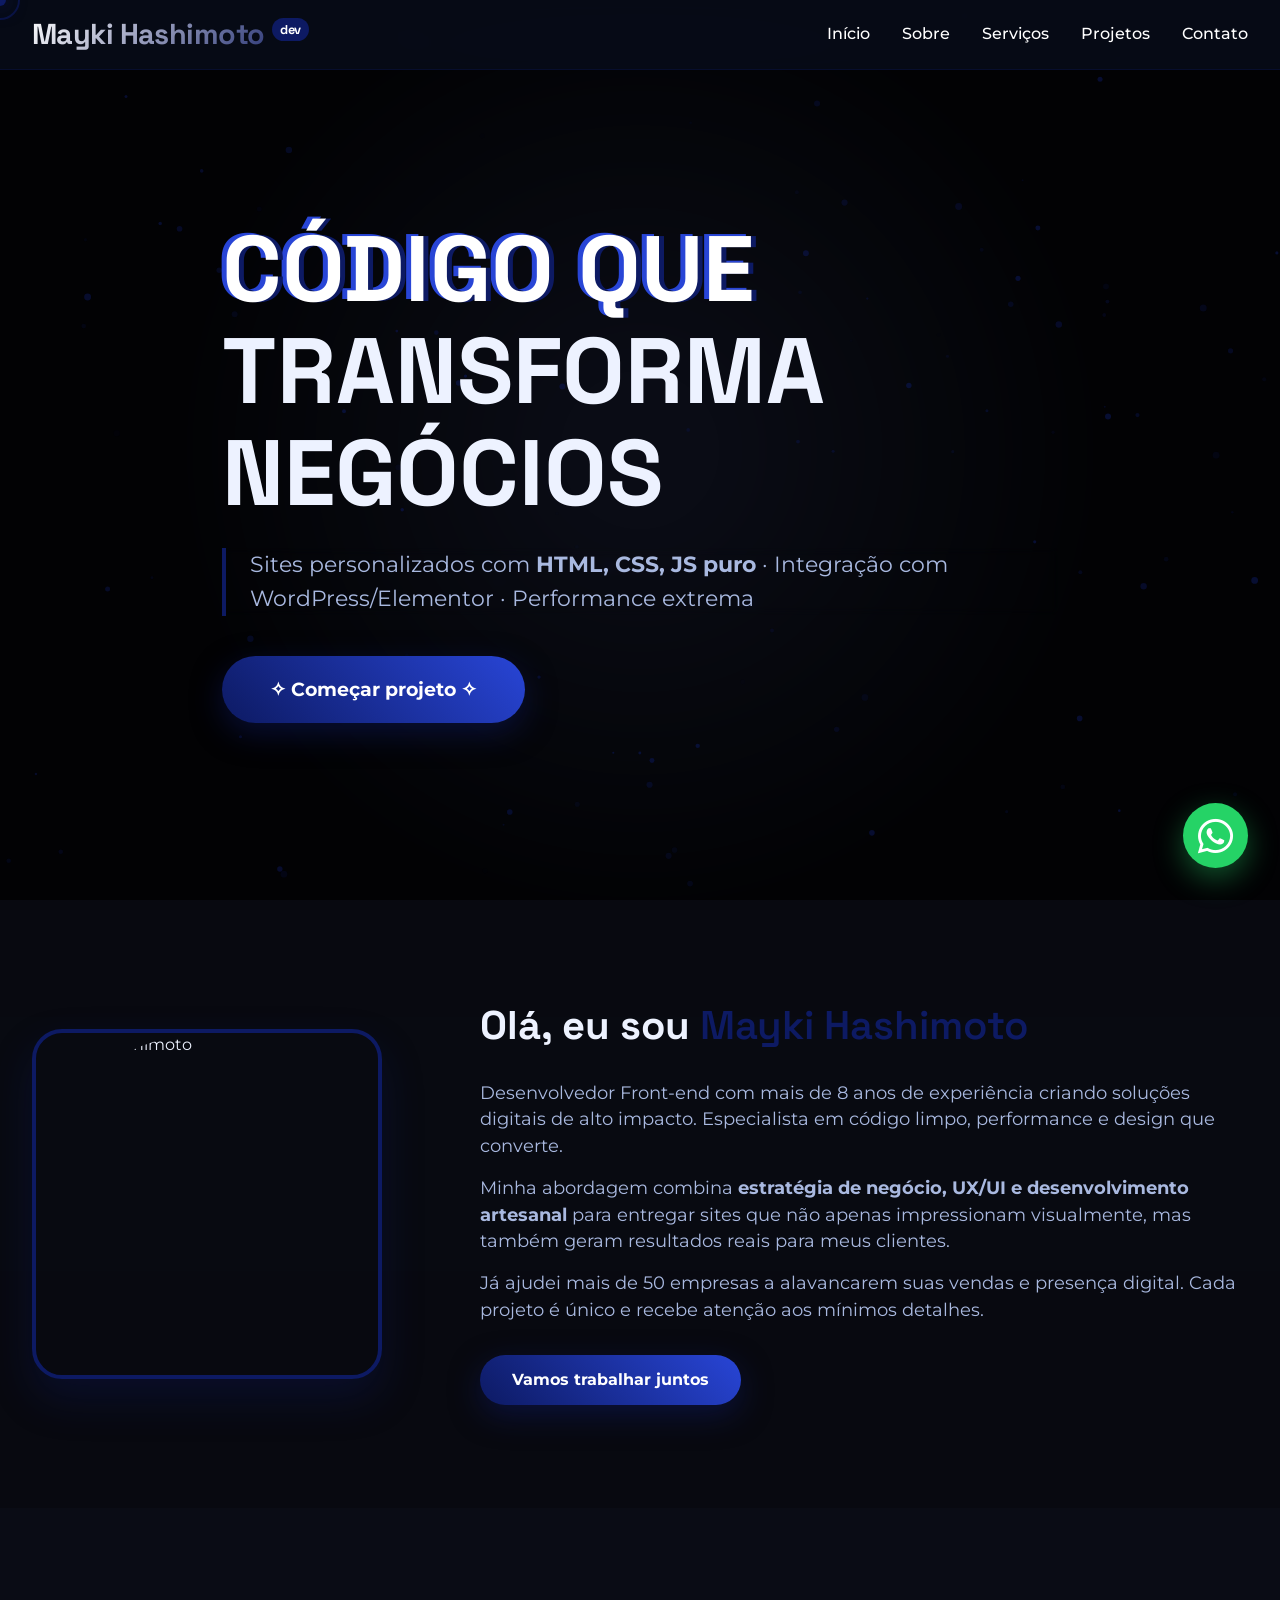
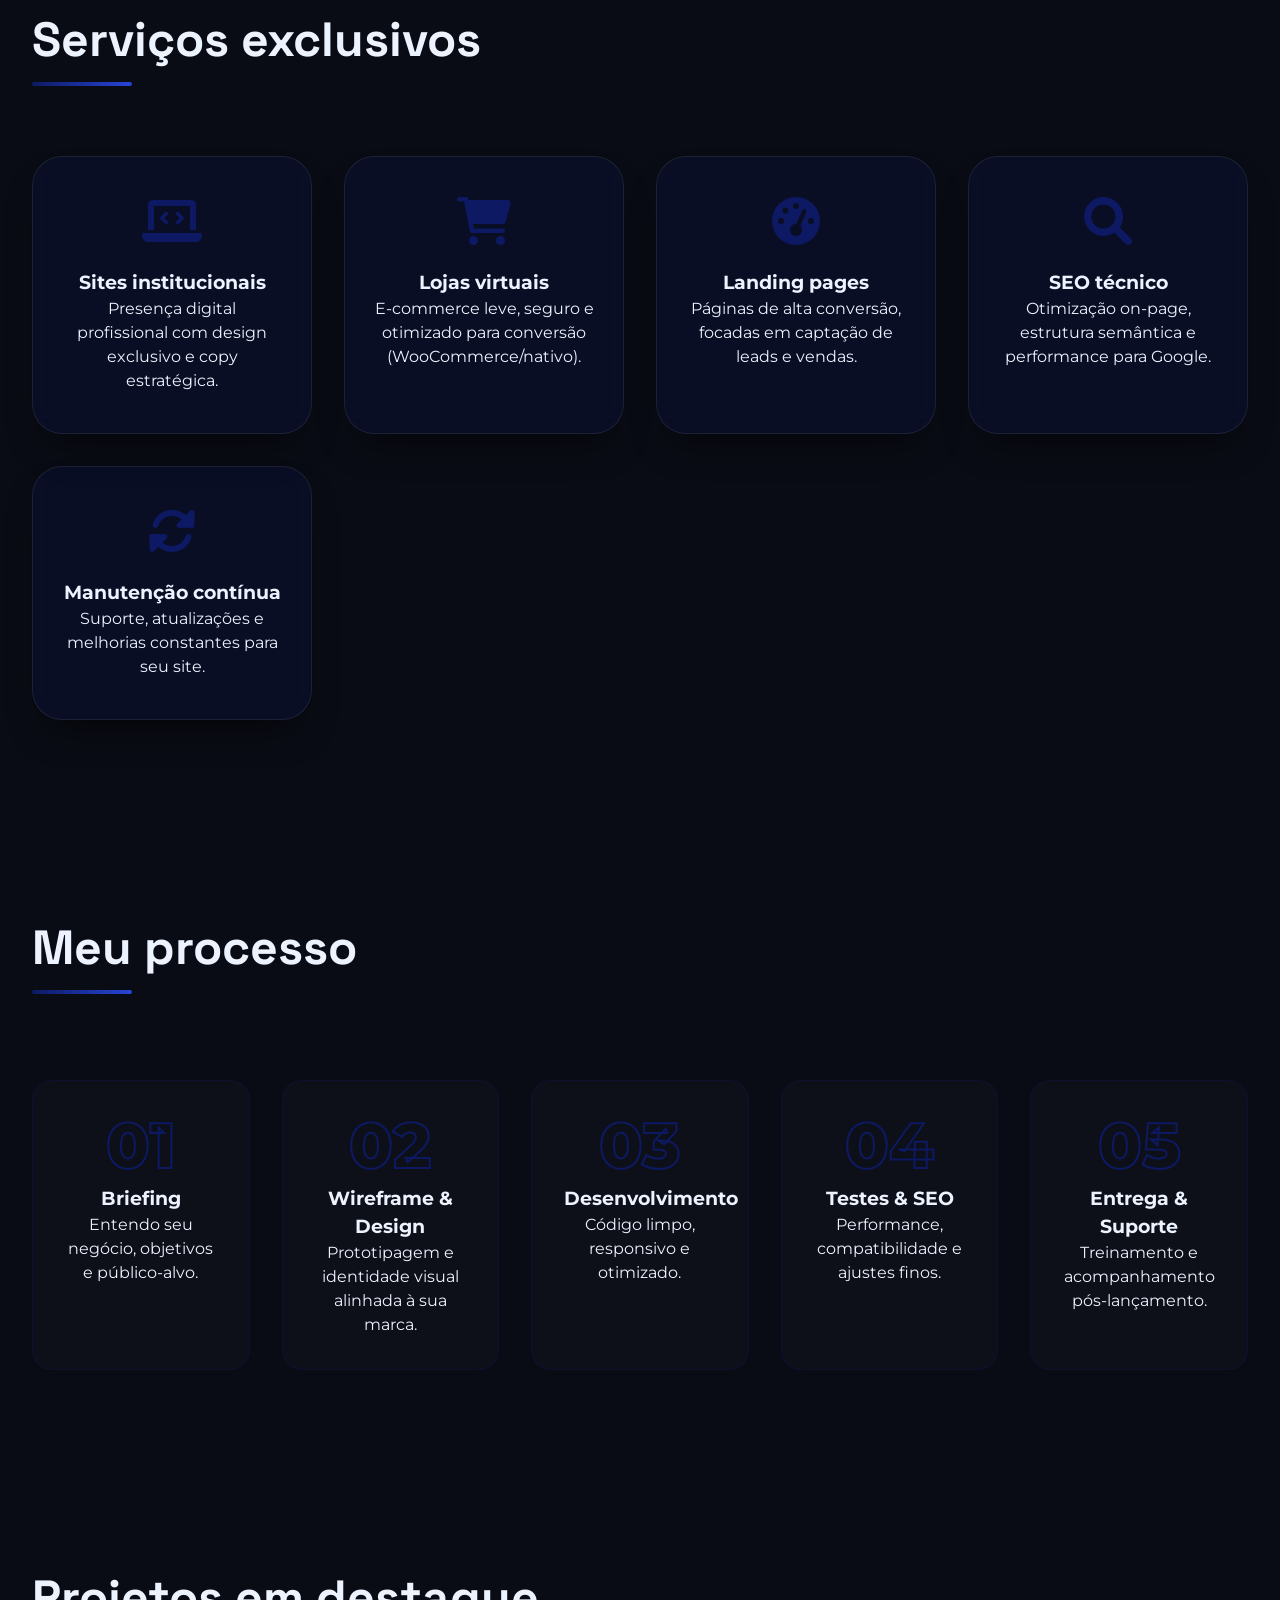
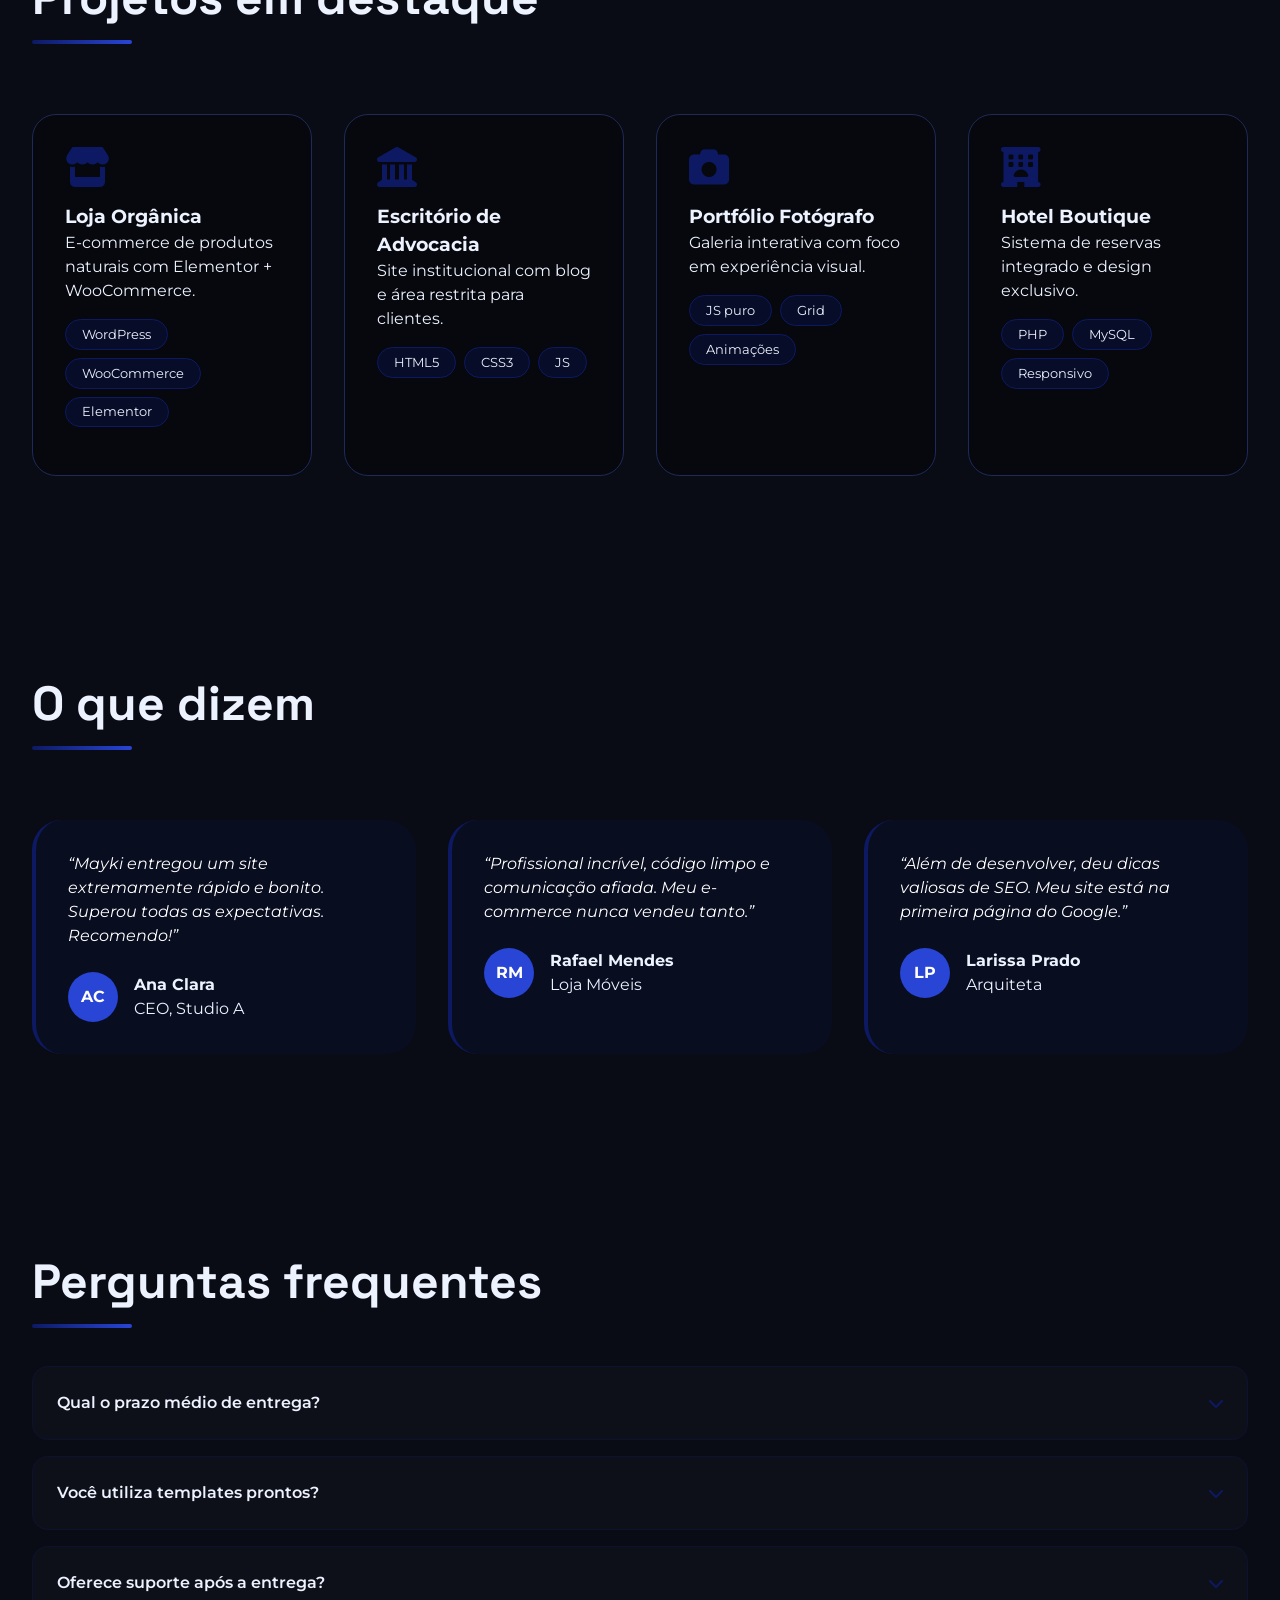
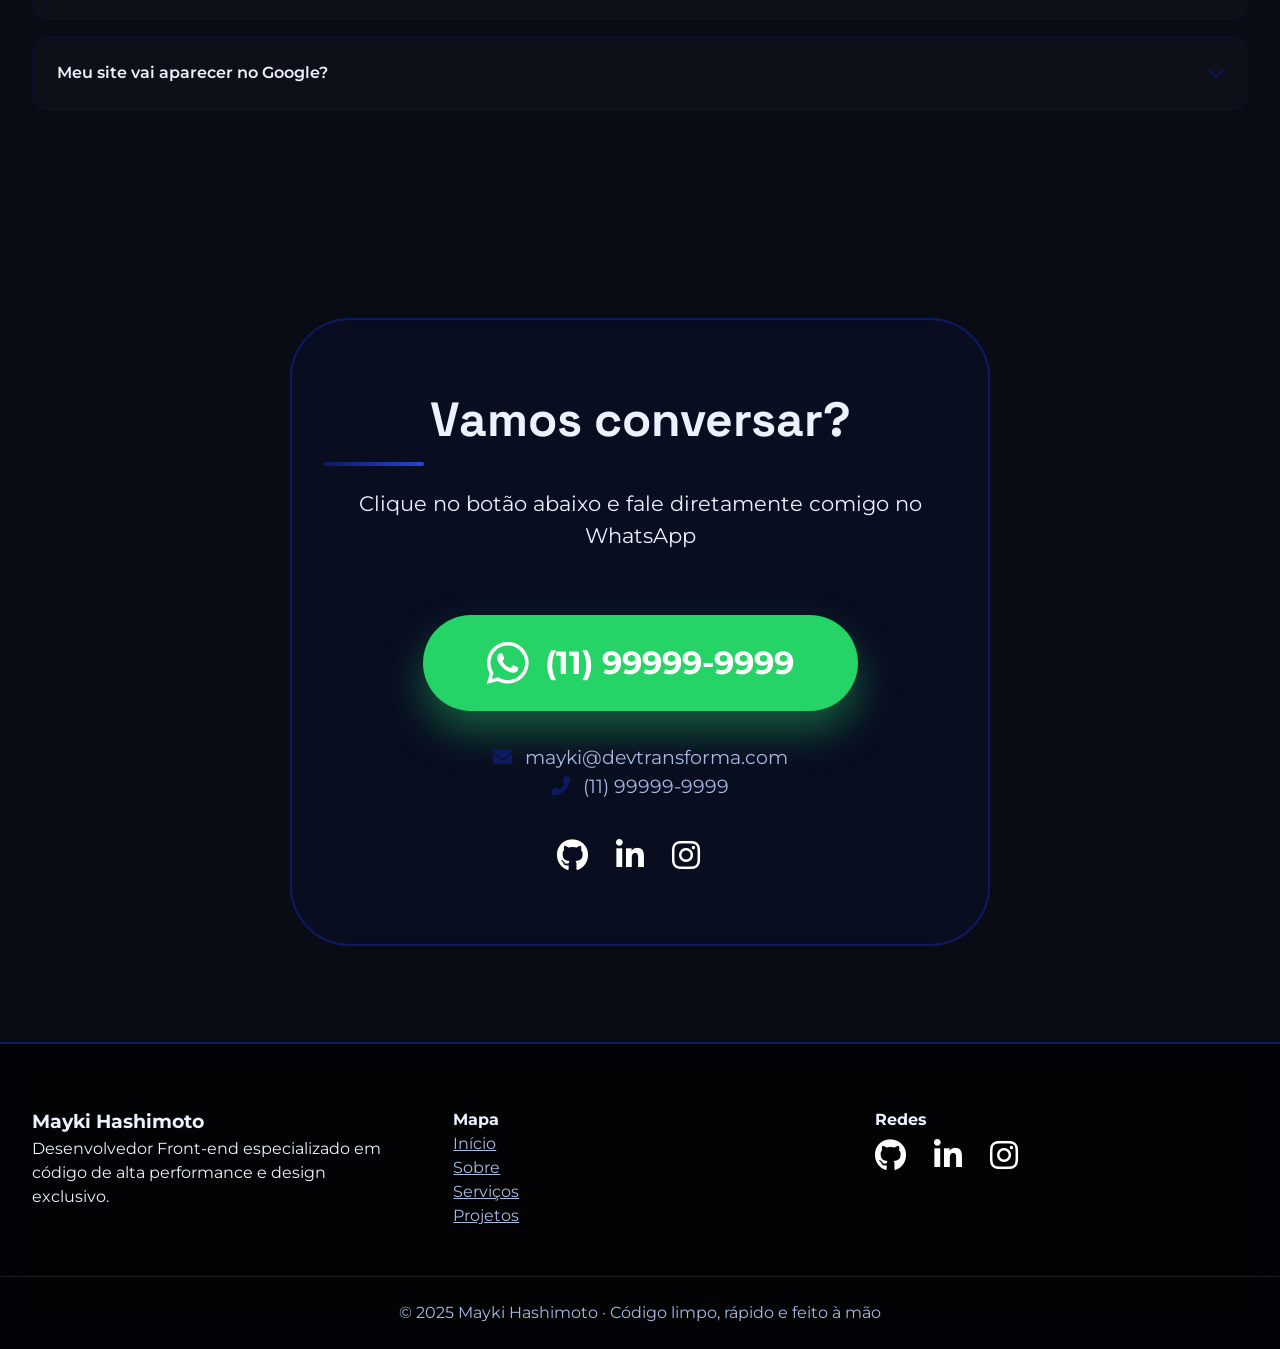
==== index.html @ ca9128d7 "Meu primeiro commit desse projeto" ====
<!DOCTYPE html>
<html lang="pt-BR">
<head>
  <meta charset="UTF-8">
  <meta name="viewport" content="width=device-width, initial-scale=1.0, minimum-scale=1.0">
  <title>Mayki Hashimoto · Dev Front-end</title>
  <!-- Google Fonts: Montserrat + Space Grotesk -->
  <link rel="preconnect" href="https://fonts.googleapis.com">
  <link rel="preconnect" href="https://fonts.gstatic.com" crossorigin>
  <link href="https://fonts.googleapis.com/css2?family=Montserrat:wght@300;400;500;600;700;800&family=Space+Grotesk:wght@400;500;600;700&display=swap" rel="stylesheet">
  <!-- AOS CSS -->
  <link href="https://unpkg.com/aos@2.3.1/dist/aos.css" rel="stylesheet">
  <!-- Font Awesome 6 -->
  <link rel="stylesheet" href="https://cdnjs.cloudflare.com/ajax/libs/font-awesome/6.0.0-beta3/css/all.min.css">
  <style>
    /* ===== RESET & VARIÁVEIS ===== */
    * {
      margin: 0;
      padding: 0;
      box-sizing: border-box;
    }

    :root {
      --primary: #0D1A63;        /* azul principal */
      --secondary-1: #1A2CA3;
      --secondary-2: #2845D6;
      --accent: #0D1A63;          /* agora o destaque é o mesmo azul */
      --accent-glow: rgba(13, 26, 99, 0.8);
      --bg-dark: #0a0c15;
      --glass-bg: rgba(8, 12, 25, 0.85);
      --text-light: #edf2ff;
      --text-dim: #a9b9e0;
      --font-display: 'Space Grotesk', 'Montserrat', sans-serif;
    }

    body {
      font-family: 'Montserrat', sans-serif;
      background: var(--bg-dark);
      color: var(--text-light);
      line-height: 1.5;
      overflow-x: hidden;
    }

    @media (hover: hover) and (pointer: fine) {
      body { cursor: none; }
      .cursor, .cursor-follower {
        position: fixed;
        top: 0; left: 0;
        transform: translate(-50%, -50%);
        border-radius: 50%;
        pointer-events: none;
        z-index: 9999;
        transition: transform 0.1s;
      }
      .cursor {
        width: 12px; height: 12px;
        background: var(--primary);
        box-shadow: 0 0 20px var(--primary);
      }
      .cursor-follower {
        width: 40px; height: 40px;
        border: 2px solid rgba(13, 26, 99, 0.6);
        transition: 0.15s ease-out;
      }
    }

    /* Canvas de partículas */
    #particles-canvas {
      position: fixed;
      top: 0; left: 0;
      width: 100%; height: 100%;
      z-index: -1;
      pointer-events: none;
    }

    /* Spotlight */
    .spotlight {
      position: fixed;
      top: 0; left: 0;
      width: 100%; height: 100%;
      pointer-events: none;
      background: radial-gradient(circle at var(--x, 50%) var(--y, 50%), transparent 10%, rgba(0,0,0,0.8) 60%);
      z-index: -2;
    }

    .container {
      width: 100%;
      max-width: 1280px;
      margin: 0 auto;
      padding: 0 2rem;
      position: relative;
      z-index: 2;
    }

    /* ===== HEADER ===== */
    .header {
      position: fixed;
      top: 0; left: 0; width: 100%;
      background: var(--glass-bg);
      backdrop-filter: blur(15px) saturate(180%);
      border-bottom: 1px solid rgba(13, 26, 99, 0.3);
      z-index: 1000;
      padding: 0.8rem 0;
    }

    .header-container {
      display: flex;
      align-items: center;
      justify-content: space-between;
      flex-wrap: wrap;
    }

    /* ===== LOGO ===== */
    .logo {
      font-weight: 800;
      font-size: 1.8rem;
      background: linear-gradient(135deg, #fff, var(--primary));
      -webkit-background-clip: text;
      background-clip: text;
      color: transparent;
      font-family: var(--font-display);
      letter-spacing: -0.02em;
    }

    .logo::after {
      content: 'dev';
      font-size: 0.8rem;
      background: var(--primary);
      color: #fff;
      padding: 0.2rem 0.5rem;
      border-radius: 20px;
      margin-left: 0.5rem;
      position: relative;
      top: -10px;
    }

    .nav-list {
      display: flex;
      gap: 2rem;
      list-style: none;
      flex-wrap: wrap;
    }

    .nav-list a {
      color: #fff;
      text-decoration: none;
      font-weight: 500;
      font-size: 1rem;
      transition: 0.2s;
      position: relative;
      padding: 0.5rem 0;
    }

    .nav-list a::before {
      content: '';
      position: absolute;
      bottom: 0; left: 0;
      width: 0;
      height: 2px;
      background: linear-gradient(90deg, var(--primary), var(--secondary-2));
      transition: width 0.3s;
    }

    .nav-list a:hover::before {
      width: 100%;
    }

    /* ===== HERO ===== */
    .hero {
      min-height: 100vh;
      display: flex;
      align-items: center;
      padding: 8rem 0 5rem;
    }

    .hero-content {
      max-width: 900px;
    }

    .hero h1 {
      font-size: clamp(3rem, 10vw, 5.8rem);
      font-weight: 800;
      line-height: 1.1;
      margin-bottom: 1.5rem;
      font-family: var(--font-display);
      text-transform: uppercase;
    }

    .glitch-text {
      position: relative;
      color: #fff;
      text-shadow: 0.05em 0 0 var(--primary), -0.05em -0.025em 0 var(--secondary-2);
      animation: glitch 725ms infinite;
    }

    @keyframes glitch {
      0%,100% { text-shadow: 0.05em 0 0 var(--primary), -0.05em -0.025em 0 var(--secondary-2); }
      25% { text-shadow: -0.05em -0.025em 0 var(--primary), 0.025em 0.05em 0 var(--secondary-2); }
      50% { text-shadow: 0.025em 0.05em 0 var(--primary), 0.05em 0 0 var(--secondary-2); }
      75% { text-shadow: -0.025em 0 0 var(--primary), -0.025em -0.05em 0 var(--secondary-2); }
    }

    .hero-subtitle {
      font-size: 1.4rem;
      color: var(--text-dim);
      margin-bottom: 2.5rem;
      border-left: 4px solid var(--primary);
      padding-left: 1.5rem;
      backdrop-filter: blur(5px);
    }

    .btn {
      display: inline-block;
      padding: 1.2rem 3rem;
      border-radius: 60px;
      font-weight: 700;
      text-decoration: none;
      transition: 0.3s;
      border: none;
      cursor: pointer;
      position: relative;
      overflow: hidden;
      z-index: 1;
    }

    .cta-btn {
      background: linear-gradient(45deg, var(--primary), var(--secondary-2));
      color: #fff;
      font-size: 1.2rem;
      box-shadow: 0 10px 30px rgba(13, 26, 99, 0.5);
    }

    .cta-btn::before {
      content: '';
      position: absolute;
      top: 0; left: -100%;
      width: 100%; height: 100%;
      background: linear-gradient(90deg, transparent, rgba(255,255,255,0.2), transparent);
      transition: left 0.5s;
      z-index: -1;
    }

    .cta-btn:hover::before {
      left: 100%;
    }

    .cta-btn:hover {
      transform: scale(1.08) translateY(-3px);
      box-shadow: 0 20px 40px var(--accent-glow);
    }

    /* ===== SEÇÃO SOBRE (com foto) ===== */
    .sobre {
      padding: 6rem 0;
      background: rgba(0, 0, 0, 0.2);
    }

    .sobre-container {
      display: grid;
      grid-template-columns: 1fr 2fr;
      gap: 4rem;
      align-items: center;
    }

    .foto-placeholder {
      width: 100%;
      max-width: 350px;
      border-radius: 30px;
      overflow: hidden;
      border: 4px solid var(--primary);
      box-shadow: 0 20px 40px rgba(13, 26, 99, 0.3);
      transition: transform 0.3s;
    }

    .foto-placeholder:hover {
      transform: scale(1.02);
    }

    .foto-placeholder img {
      width: 100%;
      height: auto;
      display: block;
    }

    .foto-circular {
      border-radius: 50% !important;
      aspect-ratio: 1/1;
      object-fit: cover;
    }

    .sobre-texto h2 {
      font-size: 2.5rem;
      margin-bottom: 1.5rem;
      font-family: var(--font-display);
    }

    .sobre-texto p {
      color: var(--text-dim);
      margin-bottom: 1rem;
      font-size: 1.1rem;
    }

    .sobre-destaque {
      color: var(--primary);
      font-weight: 600;
    }

    /* ===== SEÇÕES GERAIS ===== */
    section {
      padding: 6rem 0;
    }

    .section-title {
      font-size: clamp(2.2rem, 5vw, 3rem);
      font-weight: 700;
      margin-bottom: 3rem;
      position: relative;
      display: inline-block;
      font-family: var(--font-display);
    }

    .section-title::after {
      content: '';
      position: absolute;
      bottom: -10px; left: 0;
      width: 100px;
      height: 4px;
      background: linear-gradient(90deg, var(--primary), var(--secondary-2));
      border-radius: 4px;
    }

    /* ===== CARDS ===== */
    .cards-grid {
      display: grid;
      grid-template-columns: repeat(auto-fit, minmax(260px, 1fr));
      gap: 2rem;
      margin-top: 2rem;
    }

    .card {
      background: rgba(13,26,99,0.2);
      backdrop-filter: blur(10px);
      border: 1px solid rgba(255,255,255,0.08);
      border-radius: 30px;
      padding: 2.5rem 1.8rem;
      transition: 0.3s;
      box-shadow: 0 20px 40px -20px rgba(0,0,0,0.8);
      transform-style: preserve-3d;
      transform: perspective(1000px) rotateX(0) rotateY(0);
      text-align: center;
    }

    .card:hover {
      border-color: var(--primary);
      box-shadow: 0 30px 50px -20px var(--accent-glow);
    }

    .card-icon {
      font-size: 3rem;
      color: var(--primary);
      margin-bottom: 1.5rem;
      transform: translateZ(20px);
    }

    /* ===== SERVIÇOS ===== */
    .services-grid {
      grid-template-columns: repeat(auto-fit, minmax(220px, 1fr));
    }

    /* ===== PROCESSO ===== */
    .process-steps {
      display: grid;
      grid-template-columns: repeat(auto-fit, minmax(180px, 1fr));
      gap: 2rem;
      margin-top: 3rem;
    }

    .step {
      text-align: center;
      padding: 2rem;
      background: rgba(255,255,255,0.02);
      border-radius: 20px;
      border: 1px solid rgba(13, 26, 99, 0.3);
      position: relative;
    }

    .step-number {
      font-size: 4rem;
      font-weight: 800;
      color: transparent;
      -webkit-text-stroke: 2px var(--primary);
      text-stroke: 2px var(--primary);
      line-height: 1;
      margin-bottom: 0.5rem;
    }

    /* ===== PROJETOS ===== */
    .project-card {
      background: rgba(0,0,0,0.3);
      border-radius: 24px;
      padding: 2rem;
      border: 1px solid #1e2a5a;
      transition: 0.3s;
      text-align: left;
      position: relative;
      overflow: hidden;
    }

    .project-card:hover {
      border-color: var(--primary);
      transform: scale(1.02);
    }

    .project-card::before {
      content: '';
      position: absolute;
      top: -50%; left: -50%;
      width: 200%; height: 200%;
      background: radial-gradient(circle, rgba(13, 26, 99, 0.2), transparent 70%);
      opacity: 0;
      transition: opacity 0.3s;
    }

    .project-card:hover::before {
      opacity: 1;
    }

    .project-icon {
      font-size: 2.5rem;
      color: var(--primary);
      margin-bottom: 1rem;
    }

    .project-tags {
      display: flex;
      gap: 0.5rem;
      flex-wrap: wrap;
      margin: 1rem 0;
    }

    .project-tags span {
      background: rgba(13, 26, 99, 0.3);
      padding: 0.3rem 1rem;
      border-radius: 30px;
      font-size: 0.8rem;
      border: 1px solid var(--primary);
    }

    /* ===== DEPOIMENTOS ===== */
    .testimonial-card {
      background: rgba(13, 26, 99, 0.15);
      border-radius: 30px;
      padding: 2rem;
      border-left: 4px solid var(--primary);
    }

    .testimonial-text {
      font-style: italic;
      margin-bottom: 1.5rem;
      color: #fff;
    }

    .testimonial-author {
      display: flex;
      align-items: center;
      gap: 1rem;
    }

    .author-avatar {
      width: 50px; height: 50px;
      border-radius: 50%;
      background: var(--secondary-2);
      display: flex;
      align-items: center;
      justify-content: center;
      font-weight: 700;
      color: #fff;
    }

    /* ===== FAQ ===== */
    .faq-item {
      background: rgba(255,255,255,0.02);
      border-radius: 16px;
      margin-bottom: 1rem;
      border: 1px solid rgba(13, 26, 99, 0.3);
    }

    .faq-question {
      padding: 1.5rem;
      cursor: pointer;
      display: flex;
      justify-content: space-between;
      align-items: center;
      font-weight: 600;
    }

    .faq-question i {
      transition: transform 0.3s;
      color: var(--primary);
    }

    .faq-answer {
      max-height: 0;
      overflow: hidden;
      transition: max-height 0.4s ease;
      padding: 0 1.5rem;
      color: var(--text-dim);
    }

    .faq-item.active .faq-answer {
      max-height: 200px;
      padding-bottom: 1.5rem;
    }

    .faq-item.active .faq-question i {
      transform: rotate(180deg);
    }

    /* ===== SEÇÃO CONTATO (SOMENTE WHATSAPP) ===== */
    .contato {
      text-align: center;
    }

    .contato-container {
      max-width: 700px;
      margin: 0 auto;
      background: rgba(13, 26, 99, 0.15);
      border-radius: 60px;
      padding: 4rem 2rem;
      border: 2px solid var(--primary);
      backdrop-filter: blur(10px);
    }

    .contato h2 {
      margin-bottom: 2rem;
    }

    .whatsapp-button {
      display: inline-flex;
      align-items: center;
      justify-content: center;
      gap: 1rem;
      background: #25D366;
      color: #fff;
      font-size: 2rem;
      font-weight: 700;
      padding: 1.5rem 4rem;
      border-radius: 80px;
      text-decoration: none;
      transition: 0.3s;
      box-shadow: 0 20px 40px rgba(37, 211, 102, 0.4);
      margin-top: 2rem;
    }

    .whatsapp-button i {
      font-size: 3rem;
    }

    .whatsapp-button:hover {
      transform: scale(1.1) rotate(-2deg);
      box-shadow: 0 30px 50px rgba(37, 211, 102, 0.6);
    }

    .contato-info {
      margin-top: 2rem;
      color: var(--text-dim);
      font-size: 1.2rem;
    }

    .contato-info i {
      color: var(--primary);
      margin-right: 0.5rem;
    }

    /* ===== BOTÃO FLUTUANTE WHATSAPP ===== */
    .whatsapp-float {
      position: fixed;
      bottom: 2rem; right: 2rem;
      background: #25D366;
      color: #fff;
      width: 65px; height: 65px;
      border-radius: 50%;
      display: flex;
      align-items: center;
      justify-content: center;
      font-size: 2.5rem;
      box-shadow: 0 10px 30px rgba(37,211,102,0.4);
      z-index: 999;
      transition: 0.3s;
      text-decoration: none;
    }

    .whatsapp-float:hover {
      transform: scale(1.15) rotate(5deg);
    }

    /* ===== FOOTER ===== */
    .footer {
      background: rgba(0,0,0,0.7);
      backdrop-filter: blur(15px);
      padding: 4rem 0 1.5rem;
      border-top: 2px solid var(--primary);
    }

    .footer-container {
      display: grid;
      grid-template-columns: repeat(auto-fit, minmax(250px, 1fr));
      gap: 3rem;
    }

    .social-icons a {
      color: #fff;
      font-size: 2rem;
      margin-right: 1.5rem;
      transition: 0.2s;
      display: inline-block;
    }

    .social-icons a:hover {
      color: var(--primary);
      transform: translateY(-5px) scale(1.2);
      filter: drop-shadow(0 0 15px var(--primary));
    }

    .footer-bottom {
      text-align: center;
      margin-top: 3rem;
      padding-top: 1.5rem;
      border-top: 1px solid rgba(255,255,255,0.1);
      color: var(--text-dim);
    }

    /* ===== BACK TO TOP ===== */
    .back-to-top {
      position: fixed;
      bottom: 2rem; left: 2rem;
      background: var(--primary);
      color: #fff;
      width: 50px; height: 50px;
      border-radius: 50%;
      display: flex;
      align-items: center;
      justify-content: center;
      font-size: 1.5rem;
      z-index: 999;
      transition: 0.3s;
      opacity: 0;
      pointer-events: none;
      text-decoration: none;
    }

    .back-to-top.show {
      opacity: 1;
      pointer-events: auto;
    }

    .back-to-top:hover {
      background: var(--secondary-2);
      transform: translateY(-5px);
    }

    /* ===== RESPONSIVIDADE ===== */
    @media (max-width: 900px) {
      .cursor, .cursor-follower { display: none; }
      body { cursor: auto; }
      .nav-list { gap: 1rem; }
      .hero h1 { font-size: 3rem; }
      .sobre-container {
        grid-template-columns: 1fr;
        text-align: center;
      }
      .foto-placeholder {
        margin: 0 auto;
      }
      .whatsapp-button {
        font-size: 1.5rem;
        padding: 1rem 2rem;
      }
      .whatsapp-button i {
        font-size: 2rem;
      }
    }
  </style>
</head>
<body>
  <div class="cursor" id="cursor"></div>
  <div class="cursor-follower" id="cursor-follower"></div>
  <canvas id="particles-canvas"></canvas>
  <div class="spotlight" id="spotlight"></div>

  <header class="header">
    <div class="container header-container">
      <!-- ===== LOGO: substitua a div abaixo pela sua imagem ===== -->
      <div class="logo">Mayki Hashimoto</div>
      <!-- <img src="caminho/para/sua-logo.png" alt="Mayki Hashimoto" style="height: 50px;"> -->
      
      <nav class="nav">
        <ul class="nav-list">
          <li><a href="#hero">Início</a></li>
          <li><a href="#sobre">Sobre</a></li>
          <li><a href="#servicos">Serviços</a></li>
          <li><a href="#projetos">Projetos</a></li>
          <li><a href="#contato">Contato</a></li>
        </ul>
      </nav>
    </div>
  </header>

  <!-- HERO -->
  <section id="hero" class="hero">
    <div class="container hero-content" data-aos="fade-up">
      <h1><span class="glitch-text">Código que</span><br>transforma negócios</h1>
      <p class="hero-subtitle">
        Sites personalizados com <strong>HTML, CSS, JS puro</strong> · Integração com WordPress/Elementor · Performance extrema
      </p>
      <a href="#contato" class="btn cta-btn">✧ Começar projeto ✧</a>
    </div>
  </section>

  <!-- SOBRE MIM (COM FOTO) -->
  <section id="sobre" class="sobre">
    <div class="container sobre-container">
      <!-- Placeholder para sua foto -->
      <div class="foto-placeholder" data-aos="fade-right">
        <img src="https://via.placeholder.com/400x400/0D1A63/FFFFFF?text=SUA+FOTO" alt="Mayki Hashimoto" class="foto-circular">
      </div>
      <div class="sobre-texto" data-aos="fade-left">
        <h2>Olá, eu sou <span class="sobre-destaque">Mayki Hashimoto</span></h2>
        <p>Desenvolvedor Front-end com mais de 8 anos de experiência criando soluções digitais de alto impacto. Especialista em código limpo, performance e design que converte.</p>
        <p>Minha abordagem combina <strong>estratégia de negócio, UX/UI e desenvolvimento artesanal</strong> para entregar sites que não apenas impressionam visualmente, mas também geram resultados reais para meus clientes.</p>
        <p>Já ajudei mais de 50 empresas a alavancarem suas vendas e presença digital. Cada projeto é único e recebe atenção aos mínimos detalhes.</p>
        <div style="margin-top: 2rem;">
          <a href="#contato" class="btn cta-btn" style="padding: 0.8rem 2rem; font-size: 1rem;">Vamos trabalhar juntos</a>
        </div>
      </div>
    </div>
  </section>

  <!-- SERVIÇOS -->
  <section id="servicos" class="servicos">
    <div class="container">
      <h2 class="section-title" data-aos="fade-right">Serviços exclusivos</h2>
      <div class="cards-grid services-grid">
        <div class="card" data-aos="flip-up" data-aos-delay="100">
          <i class="fas fa-laptop-code card-icon"></i>
          <h3>Sites institucionais</h3>
          <p>Presença digital profissional com design exclusivo e copy estratégica.</p>
        </div>
        <div class="card" data-aos="flip-up" data-aos-delay="150">
          <i class="fas fa-shopping-cart card-icon"></i>
          <h3>Lojas virtuais</h3>
          <p>E-commerce leve, seguro e otimizado para conversão (WooCommerce/nativo).</p>
        </div>
        <div class="card" data-aos="flip-up" data-aos-delay="200">
          <i class="fas fa-tachometer-alt card-icon"></i>
          <h3>Landing pages</h3>
          <p>Páginas de alta conversão, focadas em captação de leads e vendas.</p>
        </div>
        <div class="card" data-aos="flip-up" data-aos-delay="250">
          <i class="fas fa-search card-icon"></i>
          <h3>SEO técnico</h3>
          <p>Otimização on-page, estrutura semântica e performance para Google.</p>
        </div>
        <div class="card" data-aos="flip-up" data-aos-delay="300">
          <i class="fas fa-sync-alt card-icon"></i>
          <h3>Manutenção contínua</h3>
          <p>Suporte, atualizações e melhorias constantes para seu site.</p>
        </div>
      </div>
    </div>
  </section>

  <!-- PROCESSO -->
  <section id="processo" class="processo">
    <div class="container">
      <h2 class="section-title" data-aos="fade-right">Meu processo</h2>
      <div class="process-steps">
        <div class="step" data-aos="fade-up" data-aos-delay="50">
          <div class="step-number">01</div>
          <h3>Briefing</h3>
          <p>Entendo seu negócio, objetivos e público-alvo.</p>
        </div>
        <div class="step" data-aos="fade-up" data-aos-delay="100">
          <div class="step-number">02</div>
          <h3>Wireframe & Design</h3>
          <p>Prototipagem e identidade visual alinhada à sua marca.</p>
        </div>
        <div class="step" data-aos="fade-up" data-aos-delay="150">
          <div class="step-number">03</div>
          <h3>Desenvolvimento</h3>
          <p>Código limpo, responsivo e otimizado.</p>
        </div>
        <div class="step" data-aos="fade-up" data-aos-delay="200">
          <div class="step-number">04</div>
          <h3>Testes & SEO</h3>
          <p>Performance, compatibilidade e ajustes finos.</p>
        </div>
        <div class="step" data-aos="fade-up" data-aos-delay="250">
          <div class="step-number">05</div>
          <h3>Entrega & Suporte</h3>
          <p>Treinamento e acompanhamento pós-lançamento.</p>
        </div>
      </div>
    </div>
  </section>

  <!-- PROJETOS RECENTES -->
  <section id="projetos" class="projetos">
    <div class="container">
      <h2 class="section-title" data-aos="fade-right">Projetos em destaque</h2>
      <div class="cards-grid">
        <div class="project-card" data-aos="zoom-in" data-aos-delay="100">
          <i class="fas fa-store project-icon"></i>
          <h3>Loja Orgânica</h3>
          <p>E-commerce de produtos naturais com Elementor + WooCommerce.</p>
          <div class="project-tags"><span>WordPress</span><span>WooCommerce</span><span>Elementor</span></div>
        </div>
        <div class="project-card" data-aos="zoom-in" data-aos-delay="200">
          <i class="fas fa-landmark project-icon"></i>
          <h3>Escritório de Advocacia</h3>
          <p>Site institucional com blog e área restrita para clientes.</p>
          <div class="project-tags"><span>HTML5</span><span>CSS3</span><span>JS</span></div>
        </div>
        <div class="project-card" data-aos="zoom-in" data-aos-delay="300">
          <i class="fas fa-camera project-icon"></i>
          <h3>Portfólio Fotógrafo</h3>
          <p>Galeria interativa com foco em experiência visual.</p>
          <div class="project-tags"><span>JS puro</span><span>Grid</span><span>Animações</span></div>
        </div>
        <div class="project-card" data-aos="zoom-in" data-aos-delay="400">
          <i class="fas fa-hotel project-icon"></i>
          <h3>Hotel Boutique</h3>
          <p>Sistema de reservas integrado e design exclusivo.</p>
          <div class="project-tags"><span>PHP</span><span>MySQL</span><span>Responsivo</span></div>
        </div>
      </div>
    </div>
  </section>

  <!-- DEPOIMENTOS -->
  <section id="depoimentos" class="depoimentos">
    <div class="container">
      <h2 class="section-title" data-aos="fade-right">O que dizem</h2>
      <div class="cards-grid">
        <div class="testimonial-card" data-aos="fade-up" data-aos-delay="100">
          <p class="testimonial-text">“Mayki entregou um site extremamente rápido e bonito. Superou todas as expectativas. Recomendo!”</p>
          <div class="testimonial-author">
            <div class="author-avatar">AC</div>
            <div><strong>Ana Clara</strong><br>CEO, Studio A</div>
          </div>
        </div>
        <div class="testimonial-card" data-aos="fade-up" data-aos-delay="200">
          <p class="testimonial-text">“Profissional incrível, código limpo e comunicação afiada. Meu e-commerce nunca vendeu tanto.”</p>
          <div class="testimonial-author">
            <div class="author-avatar">RM</div>
            <div><strong>Rafael Mendes</strong><br>Loja Móveis</div>
          </div>
        </div>
        <div class="testimonial-card" data-aos="fade-up" data-aos-delay="300">
          <p class="testimonial-text">“Além de desenvolver, deu dicas valiosas de SEO. Meu site está na primeira página do Google.”</p>
          <div class="testimonial-author">
            <div class="author-avatar">LP</div>
            <div><strong>Larissa Prado</strong><br>Arquiteta</div>
          </div>
        </div>
      </div>
    </div>
  </section>

  <!-- FAQ -->
  <section id="faq" class="faq">
    <div class="container">
      <h2 class="section-title" data-aos="fade-right">Perguntas frequentes</h2>
      <div class="faq-list">
        <div class="faq-item" data-aos="fade-up">
          <div class="faq-question">
            <span>Qual o prazo médio de entrega?</span>
            <i class="fas fa-chevron-down"></i>
          </div>
          <div class="faq-answer">Depende da complexidade, mas sites institucionais levam de 2 a 4 semanas. Lojas virtuais, de 4 a 8 semanas.</div>
        </div>
        <div class="faq-item" data-aos="fade-up" data-aos-delay="100">
          <div class="faq-question">
            <span>Você utiliza templates prontos?</span>
            <i class="fas fa-chevron-down"></i>
          </div>
          <div class="faq-answer">Não. Todos os sites são desenvolvidos do zero, com design exclusivo e código personalizado.</div>
        </div>
        <div class="faq-item" data-aos="fade-up" data-aos-delay="200">
          <div class="faq-question">
            <span>Oferece suporte após a entrega?</span>
            <i class="fas fa-chevron-down"></i>
          </div>
          <div class="faq-answer">Sim, ofereço planos de manutenção mensal e suporte por 30 dias após o lançamento.</div>
        </div>
        <div class="faq-item" data-aos="fade-up" data-aos-delay="300">
          <div class="faq-question">
            <span>Meu site vai aparecer no Google?</span>
            <i class="fas fa-chevron-down"></i>
          </div>
          <div class="faq-answer">Sim, todo site é desenvolvido com boas práticas de SEO e estrutura semântica para ranqueamento.</div>
        </div>
      </div>
    </div>
  </section>

  <!-- CONTATO (SOMENTE WHATSAPP) -->
  <section id="contato" class="contato">
    <div class="container contato-container" data-aos="zoom-in">
      <h2 class="section-title" style="display: block; text-align: center;">Vamos conversar?</h2>
      <p style="font-size: 1.3rem; margin-bottom: 2rem;">Clique no botão abaixo e fale diretamente comigo no WhatsApp</p>
      
      <a href="https://wa.me/5511999999999" class="whatsapp-button" target="_blank">
        <i class="fab fa-whatsapp"></i> (11) 99999-9999
      </a>

      <div class="contato-info">
        <p><i class="fas fa-envelope"></i> mayki@devtransforma.com</p>
        <p><i class="fas fa-phone-alt"></i> (11) 99999-9999</p>
      </div>

      <div class="social-icons" style="margin-top: 2rem;">
        <a href="#"><i class="fab fa-github"></i></a>
        <a href="#"><i class="fab fa-linkedin-in"></i></a>
        <a href="#"><i class="fab fa-instagram"></i></a>
      </div>
    </div>
  </section>

  <footer class="footer">
    <div class="container footer-container">
      <div>
        <h3 class="footer-logo">Mayki Hashimoto</h3>
        <p>Desenvolvedor Front-end especializado em código de alta performance e design exclusivo.</p>
      </div>
      <div>
        <h4>Mapa</h4>
        <ul style="list-style: none;">
          <li><a href="#hero" style="color: var(--text-dim);">Início</a></li>
          <li><a href="#sobre" style="color: var(--text-dim);">Sobre</a></li>
          <li><a href="#servicos" style="color: var(--text-dim);">Serviços</a></li>
          <li><a href="#projetos" style="color: var(--text-dim);">Projetos</a></li>
        </ul>
      </div>
      <div>
        <h4>Redes</h4>
        <div class="social-icons">
          <a href="#"><i class="fab fa-github"></i></a>
          <a href="#"><i class="fab fa-linkedin-in"></i></a>
          <a href="#"><i class="fab fa-instagram"></i></a>
        </div>
      </div>
    </div>
    <div class="footer-bottom">
      <p>© 2025 Mayki Hashimoto · Código limpo, rápido e feito à mão</p>
    </div>
  </footer>

  <!-- Botões flutuantes -->
  <a href="https://wa.me/5511999999999" class="whatsapp-float" target="_blank" aria-label="WhatsApp">
    <i class="fab fa-whatsapp"></i>
  </a>
  <a href="#" class="back-to-top" id="backToTop" aria-label="Voltar ao topo">
    <i class="fas fa-arrow-up"></i>
  </a>

  <script src="https://unpkg.com/aos@2.3.1/dist/aos.js"></script>
  <script>
    AOS.init({ duration: 1000, once: true });

    if (window.matchMedia('(hover: hover)').matches) {
      const cursor = document.getElementById('cursor');
      const follower = document.getElementById('cursor-follower');
      document.addEventListener('mousemove', (e) => {
        cursor.style.transform = `translate(${e.clientX}px, ${e.clientY}px)`;
        follower.style.transform = `translate(${e.clientX}px, ${e.clientY}px)`;
      });
    }

    const spotlight = document.getElementById('spotlight');
    document.addEventListener('mousemove', (e) => {
      const x = (e.clientX / window.innerWidth) * 100;
      const y = (e.clientY / window.innerHeight) * 100;
      spotlight.style.setProperty('--x', x + '%');
      spotlight.style.setProperty('--y', y + '%');
    });

    const canvas = document.getElementById('particles-canvas');
    const ctx = canvas.getContext('2d');
    let width, height, particles = [];

    function initParticles() {
      width = window.innerWidth;
      height = window.innerHeight;
      canvas.width = width;
      canvas.height = height;
      const count = Math.min(120, Math.floor(width * height / 8000));
      particles = [];
      for (let i = 0; i < count; i++) {
        particles.push({
          x: Math.random() * width,
          y: Math.random() * height,
          size: Math.random() * 2.5 + 1,
          speedX: (Math.random() - 0.5) * 0.4,
          speedY: (Math.random() - 0.5) * 0.4,
          color: `rgba(13, 26, 99, ${Math.random() * 0.5})`
        });
      }
    }

    function drawParticles() {
      ctx.clearRect(0, 0, width, height);
      particles.forEach(p => {
        ctx.beginPath();
        ctx.arc(p.x, p.y, p.size, 0, Math.PI * 2);
        ctx.fillStyle = p.color;
        ctx.fill();
        p.x += p.speedX;
        p.y += p.speedY;
        if (p.x < 0 || p.x > width) p.speedX *= -1;
        if (p.y < 0 || p.y > height) p.speedY *= -1;
      });
      requestAnimationFrame(drawParticles);
    }

    window.addEventListener('resize', initParticles);
    initParticles();
    drawParticles();

    document.querySelectorAll('.card').forEach(card => {
      card.addEventListener('mousemove', (e) => {
        const rect = card.getBoundingClientRect();
        const x = e.clientX - rect.left;
        const y = e.clientY - rect.top;
        const centerX = rect.width / 2;
        const centerY = rect.height / 2;
        const rotateX = ((y - centerY) / centerY) * -8;
        const rotateY = ((x - centerX) / centerX) * 8;
        card.style.transform = `perspective(1000px) rotateX(${rotateX}deg) rotateY(${rotateY}deg)`;
      });
      card.addEventListener('mouseleave', () => {
        card.style.transform = 'perspective(1000px) rotateX(0deg) rotateY(0deg)';
      });
    });

    document.querySelectorAll('.faq-question').forEach(question => {
      question.addEventListener('click', () => {
        const item = question.parentElement;
        item.classList.toggle('active');
      });
    });

    const backBtn = document.getElementById('backToTop');
    window.addEventListener('scroll', () => {
      if (window.scrollY > 500) backBtn.classList.add('show');
      else backBtn.classList.remove('show');
    });

    document.querySelectorAll('a[href^="#"]').forEach(anchor => {
      anchor.addEventListener('click', function(e) {
        e.preventDefault();
        const target = document.querySelector(this.getAttribute('href'));
        if (target) target.scrollIntoView({ behavior: 'smooth' });
      });
    });
  </script>
</body>
</html>
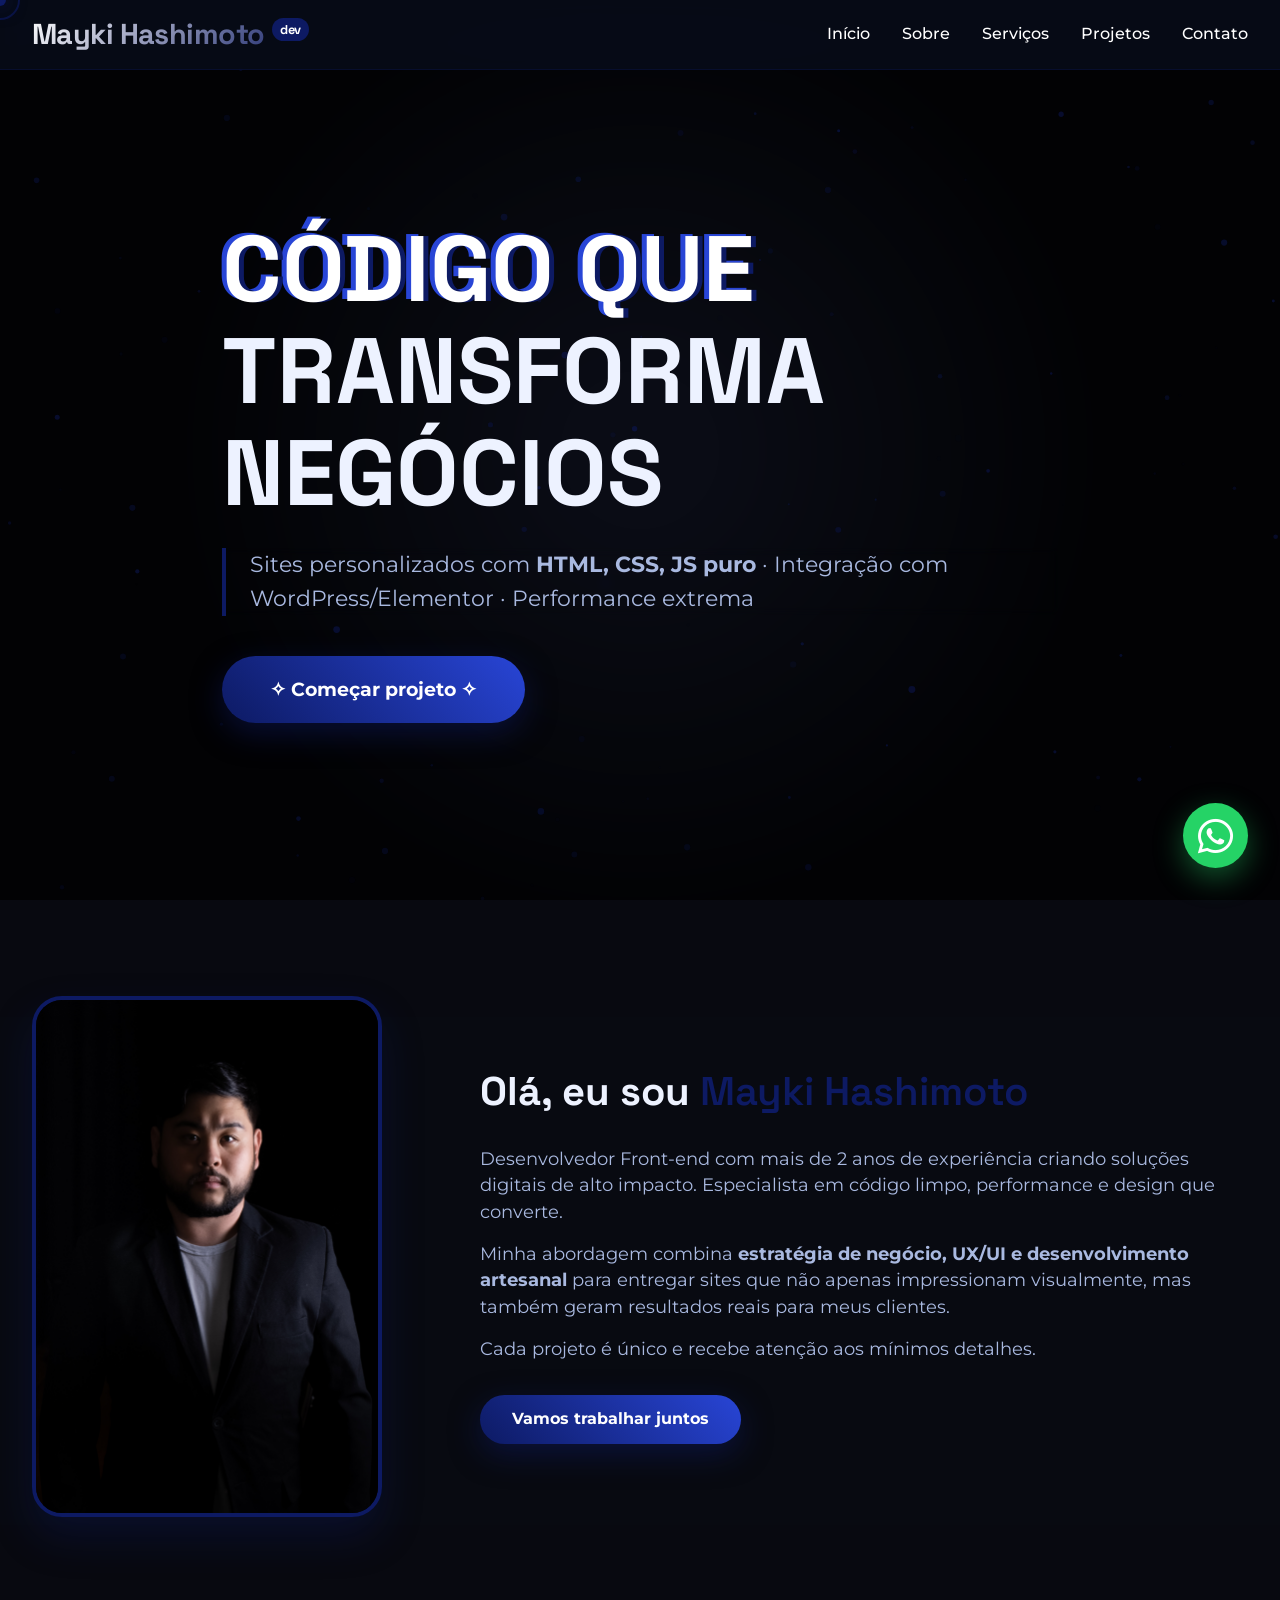
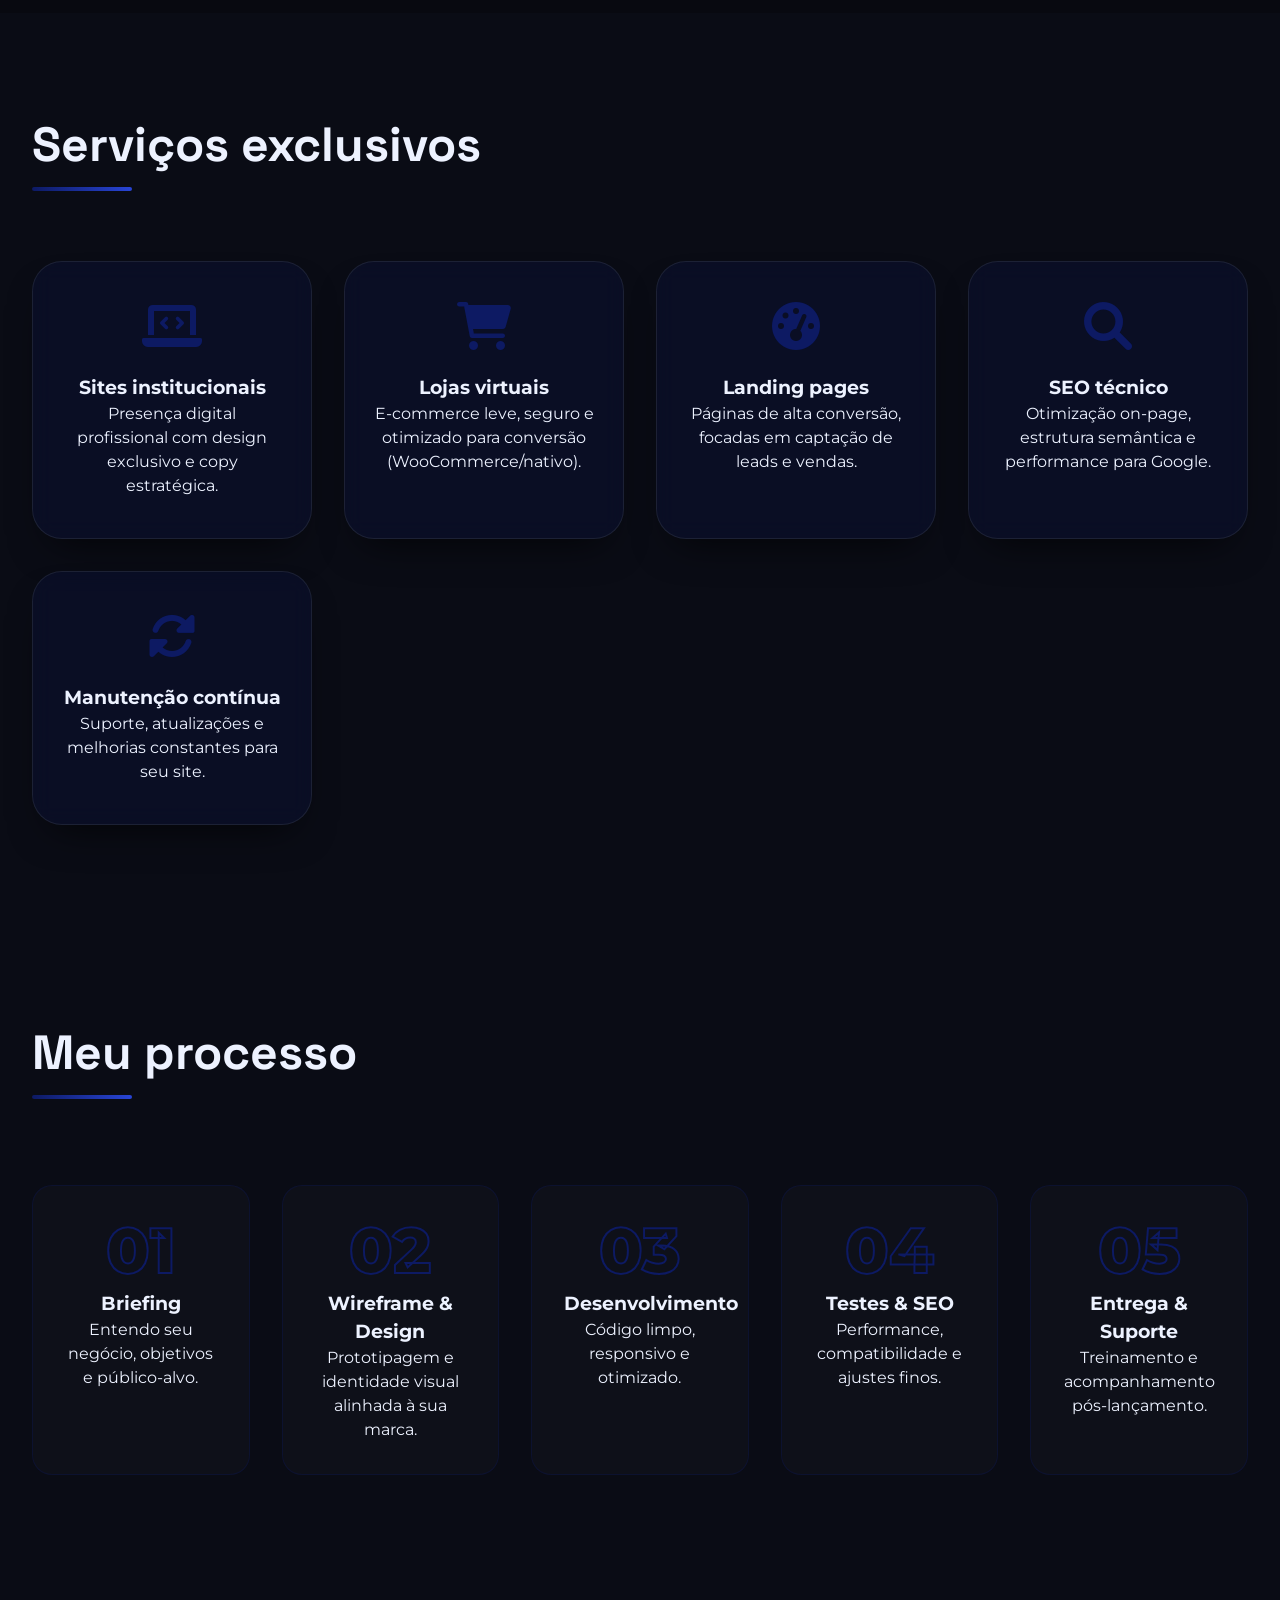
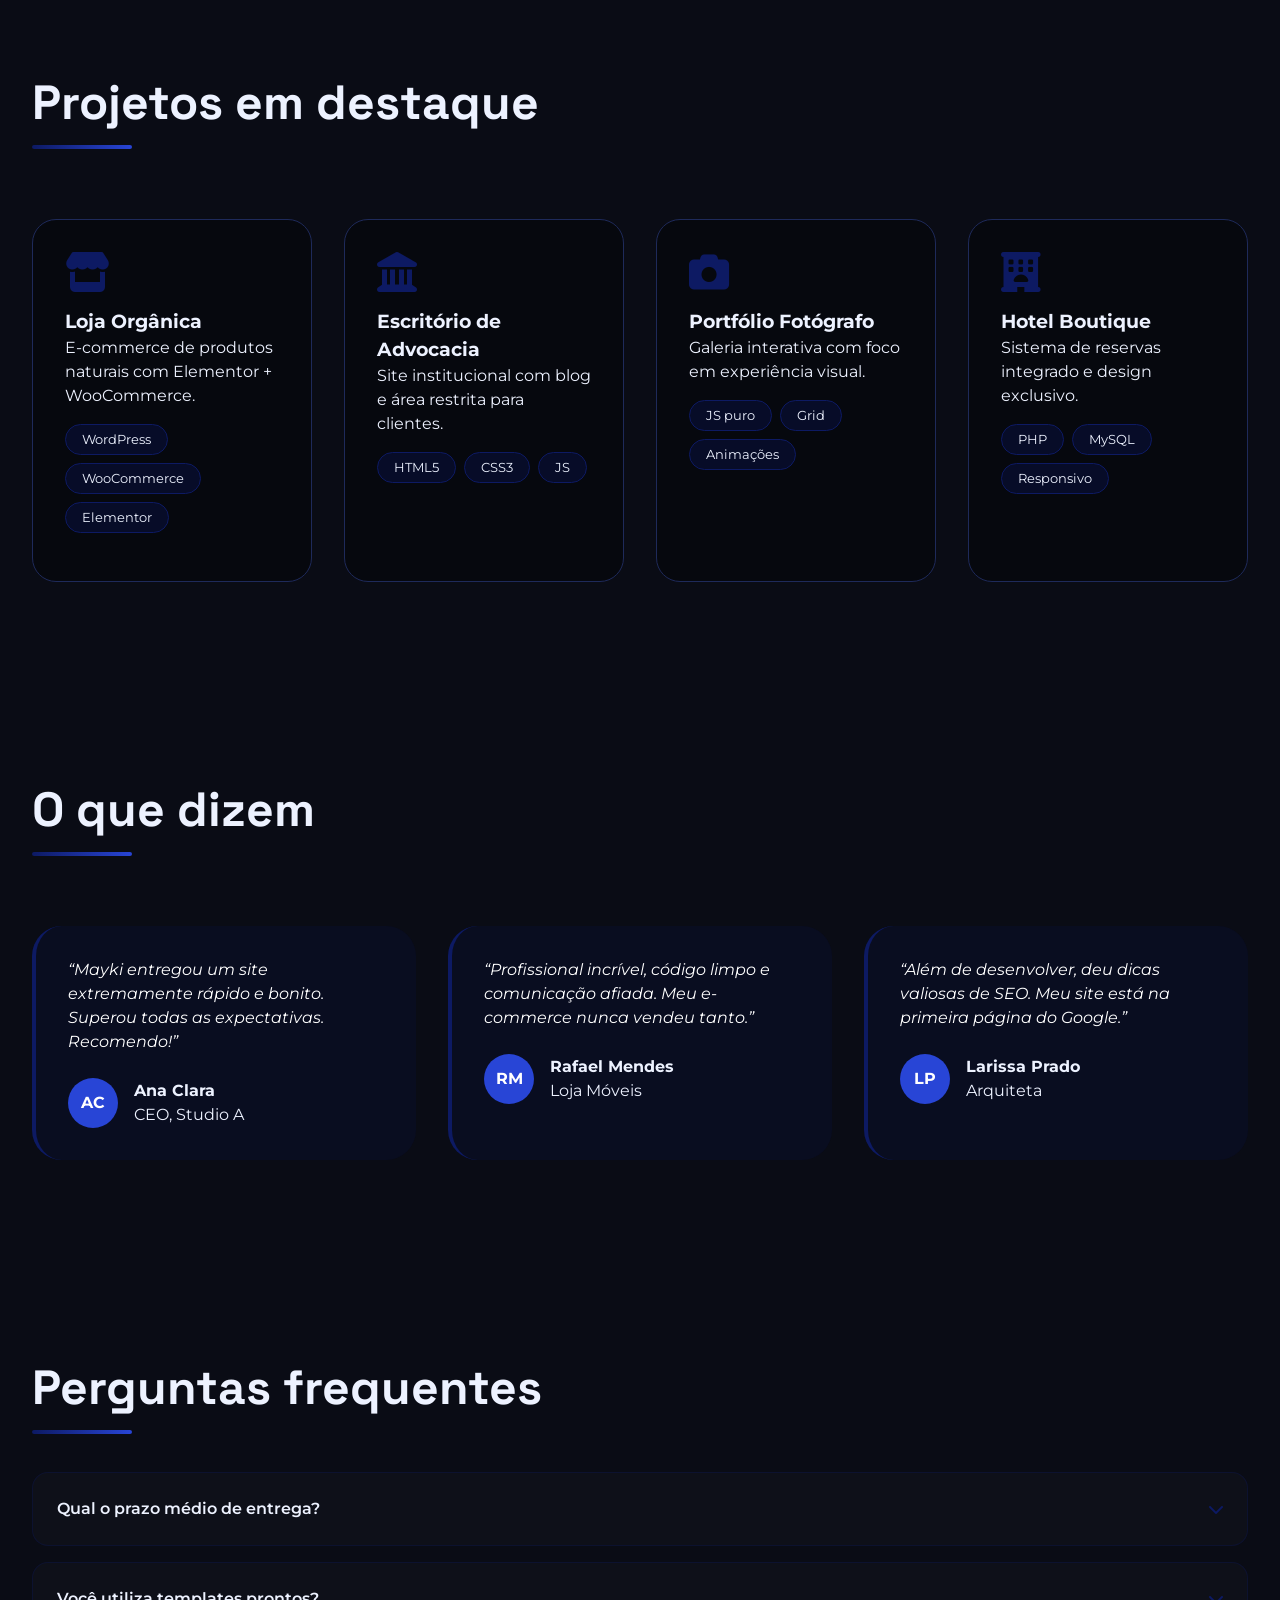
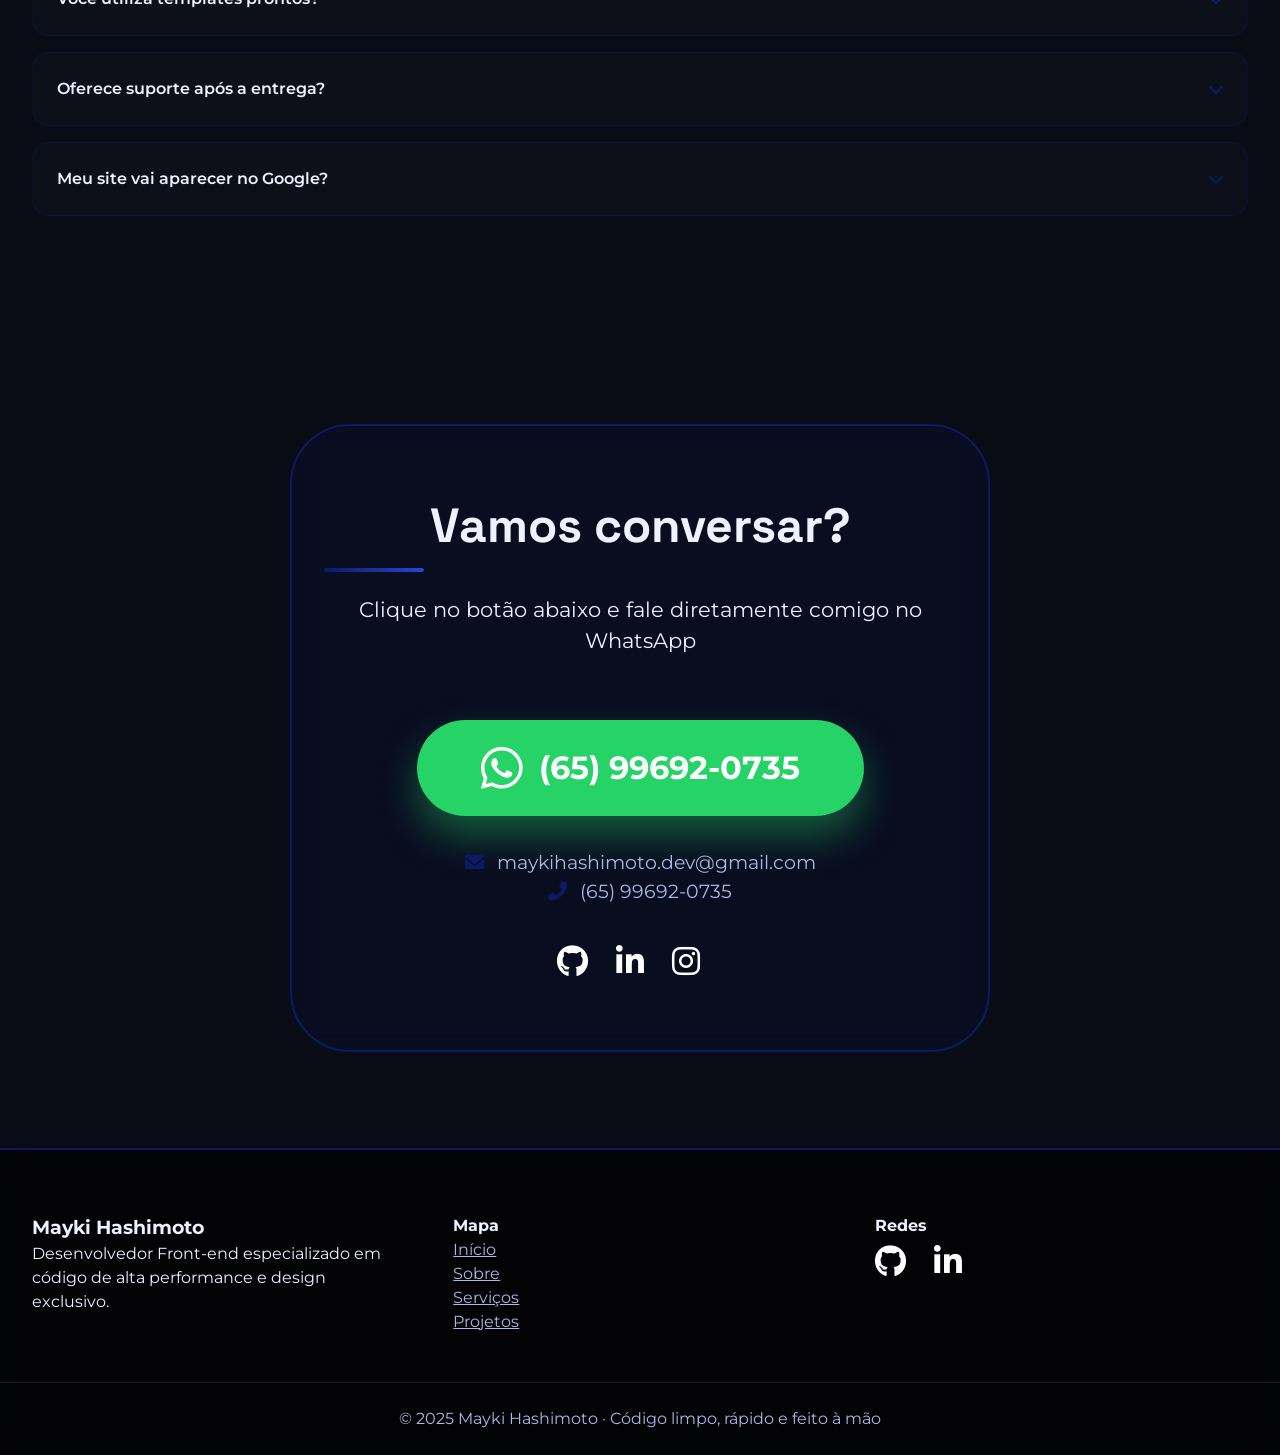
==== commit 866d3090: "Atualização" ====
--- a/index.html
+++ b/index.html
@@ -283,8 +283,6 @@
     }
 
     .foto-circular {
-      border-radius: 50% !important;
-      aspect-ratio: 1/1;
       object-fit: cover;
     }
 
@@ -722,13 +720,13 @@
     <div class="container sobre-container">
       <!-- Placeholder para sua foto -->
       <div class="foto-placeholder" data-aos="fade-right">
-        <img src="https://via.placeholder.com/400x400/0D1A63/FFFFFF?text=SUA+FOTO" alt="Mayki Hashimoto" class="foto-circular">
+        <img src="assent/DSC06612.jpg" alt="Mayki Hashimoto" class="foto-circular">
       </div>
       <div class="sobre-texto" data-aos="fade-left">
         <h2>Olá, eu sou <span class="sobre-destaque">Mayki Hashimoto</span></h2>
-        <p>Desenvolvedor Front-end com mais de 8 anos de experiência criando soluções digitais de alto impacto. Especialista em código limpo, performance e design que converte.</p>
+        <p>Desenvolvedor Front-end com mais de 2 anos de experiência criando soluções digitais de alto impacto. Especialista em código limpo, performance e design que converte.</p>
         <p>Minha abordagem combina <strong>estratégia de negócio, UX/UI e desenvolvimento artesanal</strong> para entregar sites que não apenas impressionam visualmente, mas também geram resultados reais para meus clientes.</p>
-        <p>Já ajudei mais de 50 empresas a alavancarem suas vendas e presença digital. Cada projeto é único e recebe atenção aos mínimos detalhes.</p>
+        <p>Cada projeto é único e recebe atenção aos mínimos detalhes.</p>
         <div style="margin-top: 2rem;">
           <a href="#contato" class="btn cta-btn" style="padding: 0.8rem 2rem; font-size: 1rem;">Vamos trabalhar juntos</a>
         </div>
@@ -884,7 +882,7 @@
             <span>Você utiliza templates prontos?</span>
             <i class="fas fa-chevron-down"></i>
           </div>
-          <div class="faq-answer">Não. Todos os sites são desenvolvidos do zero, com design exclusivo e código personalizado.</div>
+          <div class="faq-answer">Não utilizamos templates. Buscamos referências de design de alto nível para criar uma identidade visual exclusiva para o seu projeto. O desenvolvimento é personalizado, unindo o que há de melhor no mercado com a autenticidade que o seu negócio precisa.</div>
         </div>
         <div class="faq-item" data-aos="fade-up" data-aos-delay="200">
           <div class="faq-question">
@@ -910,13 +908,13 @@
       <h2 class="section-title" style="display: block; text-align: center;">Vamos conversar?</h2>
       <p style="font-size: 1.3rem; margin-bottom: 2rem;">Clique no botão abaixo e fale diretamente comigo no WhatsApp</p>
       
-      <a href="https://wa.me/5511999999999" class="whatsapp-button" target="_blank">
-        <i class="fab fa-whatsapp"></i> (11) 99999-9999
+      <a href="https://wa.me/5565996920735?text=Olá.%20Vim%20do%20seu%20site." class="whatsapp-button" target="_blank">
+        <i class="fab fa-whatsapp"></i> (65) 99692-0735
       </a>
 
       <div class="contato-info">
-        <p><i class="fas fa-envelope"></i> mayki@devtransforma.com</p>
-        <p><i class="fas fa-phone-alt"></i> (11) 99999-9999</p>
+        <p><i class="fas fa-envelope"></i> maykihashimoto.dev@gmail.com</p>
+        <p><i class="fas fa-phone-alt"></i> (65) 99692-0735</p>
       </div>
 
       <div class="social-icons" style="margin-top: 2rem;">
@@ -945,9 +943,9 @@
       <div>
         <h4>Redes</h4>
         <div class="social-icons">
-          <a href="#"><i class="fab fa-github"></i></a>
-          <a href="#"><i class="fab fa-linkedin-in"></i></a>
-          <a href="#"><i class="fab fa-instagram"></i></a>
+          <a href="https://github.com/MaykiDev"><i class="fab fa-github"></i></a>
+          <a href="https://www.linkedin.com/in/mayki-yudi-hashimoto-18982b117/"><i class="fab fa-linkedin-in"></i></a>
+          <!-- <a href="#"><i class="fab fa-instagram"></i></a> -->
         </div>
       </div>
     </div>
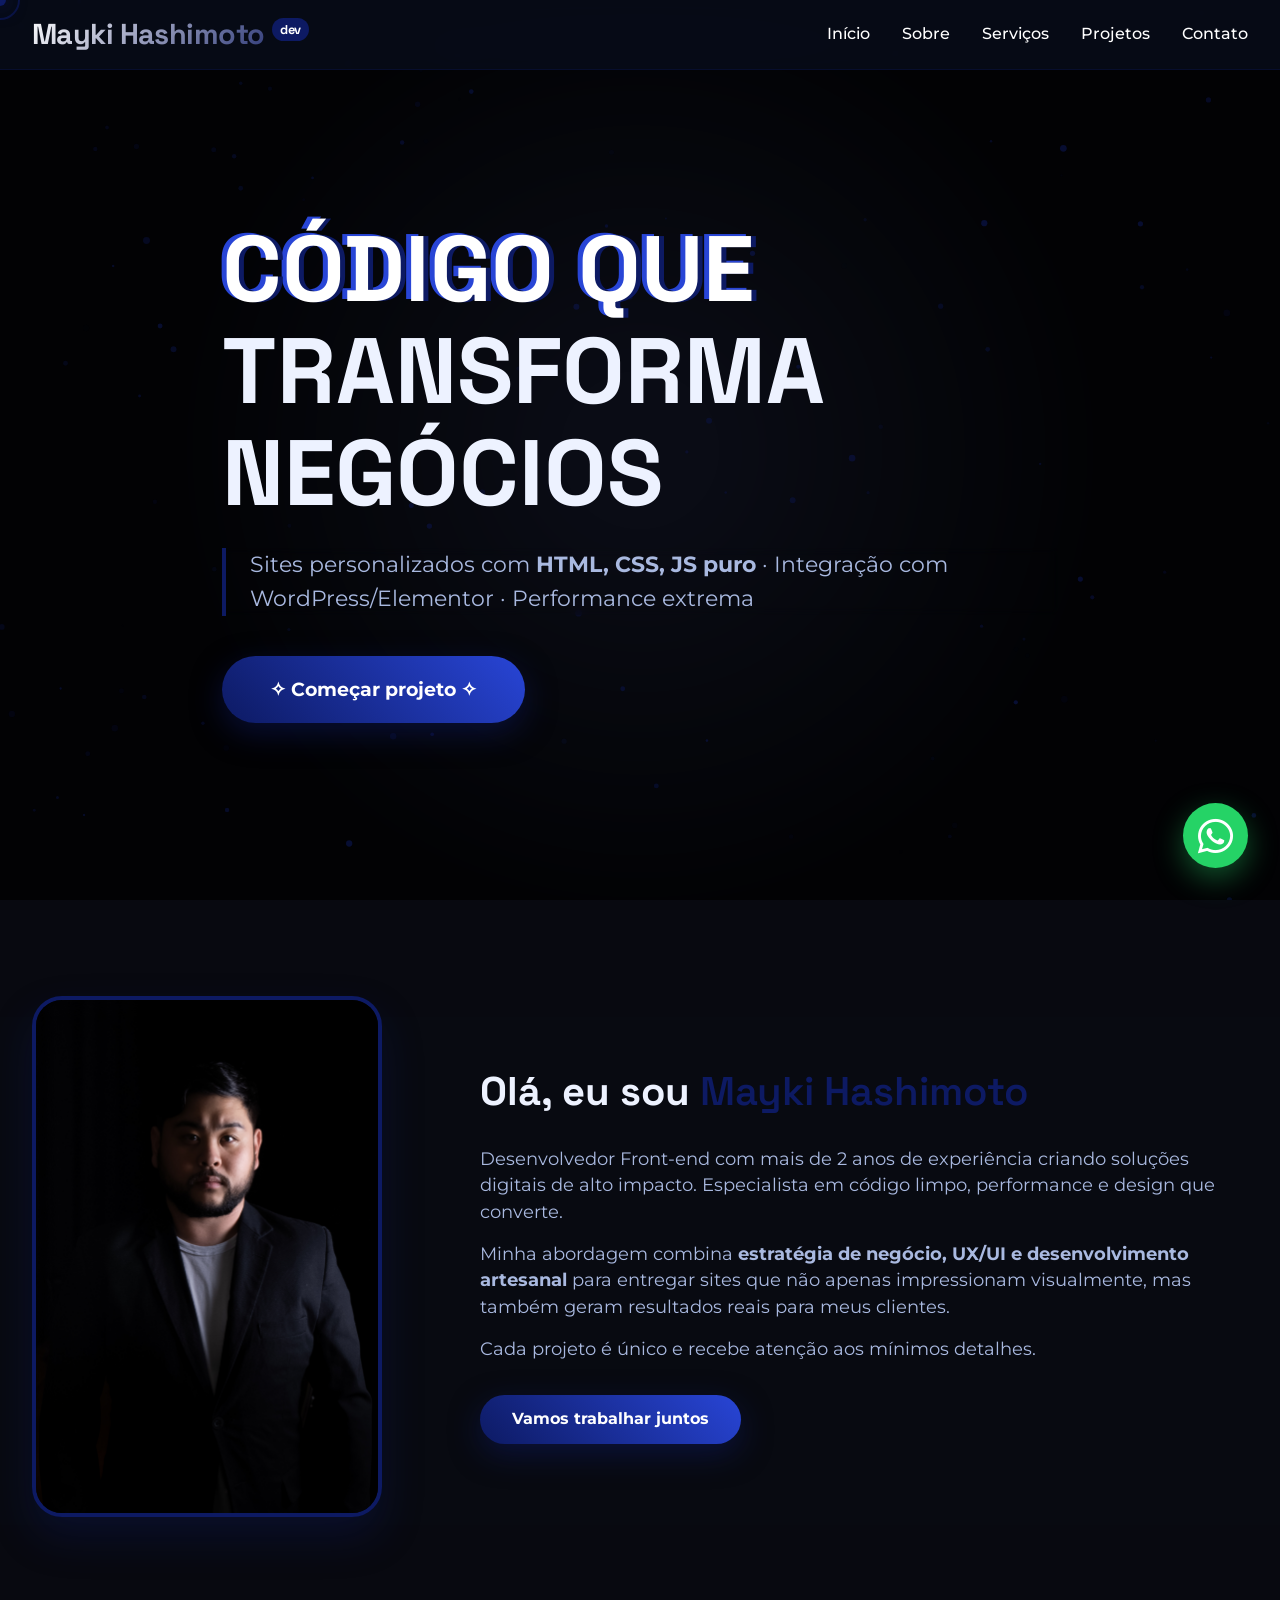
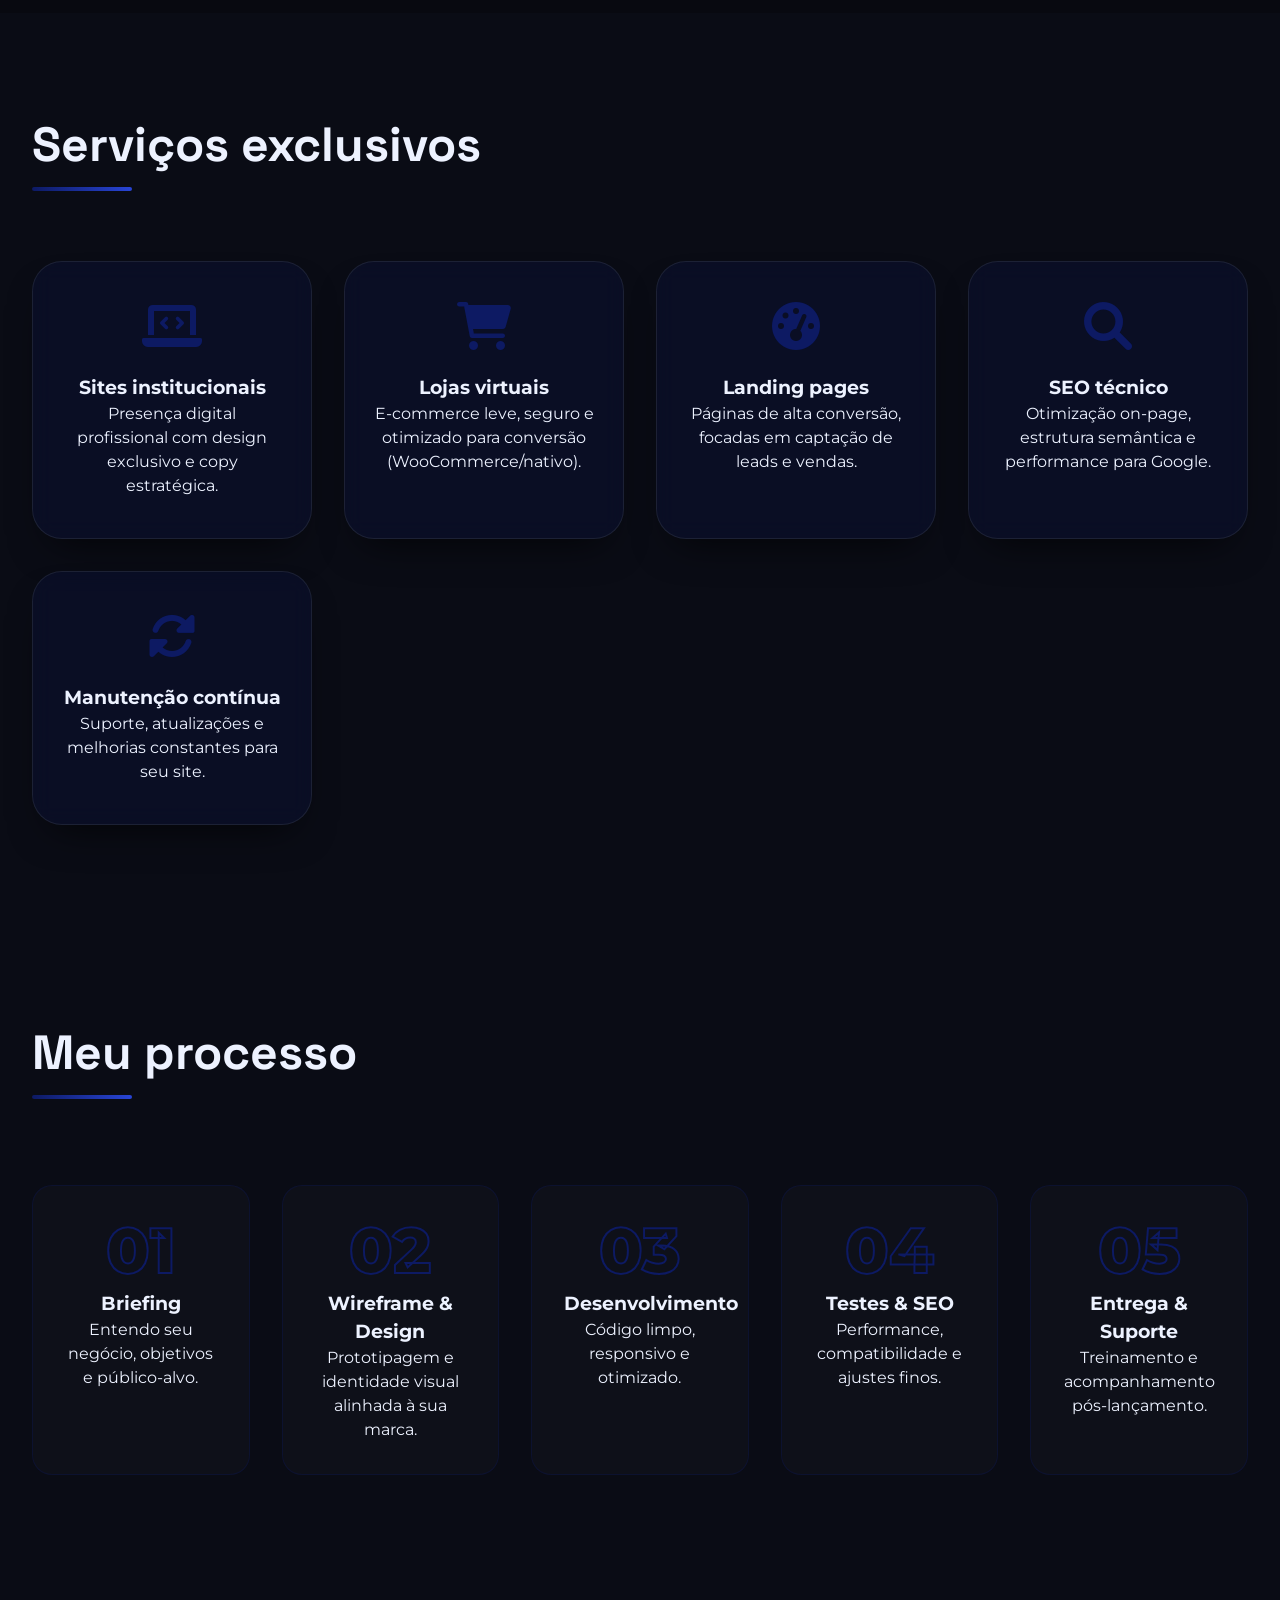
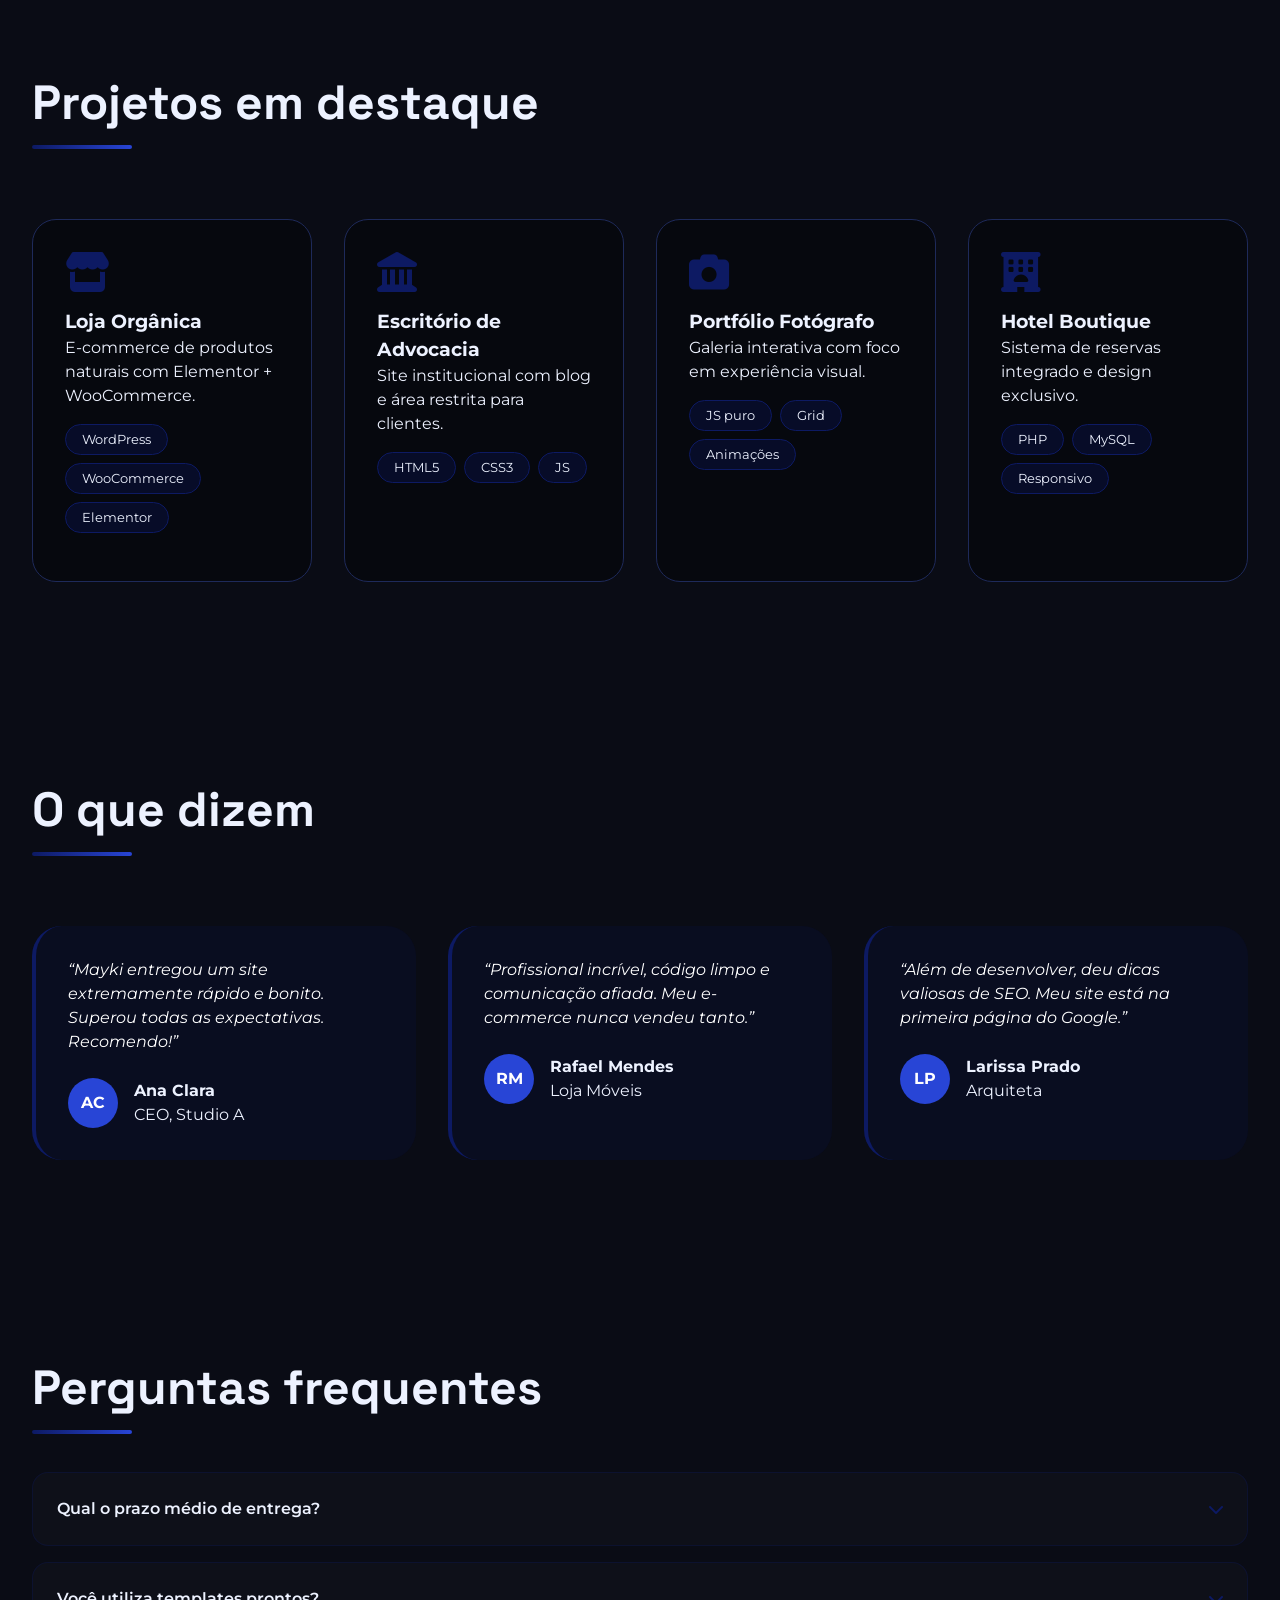
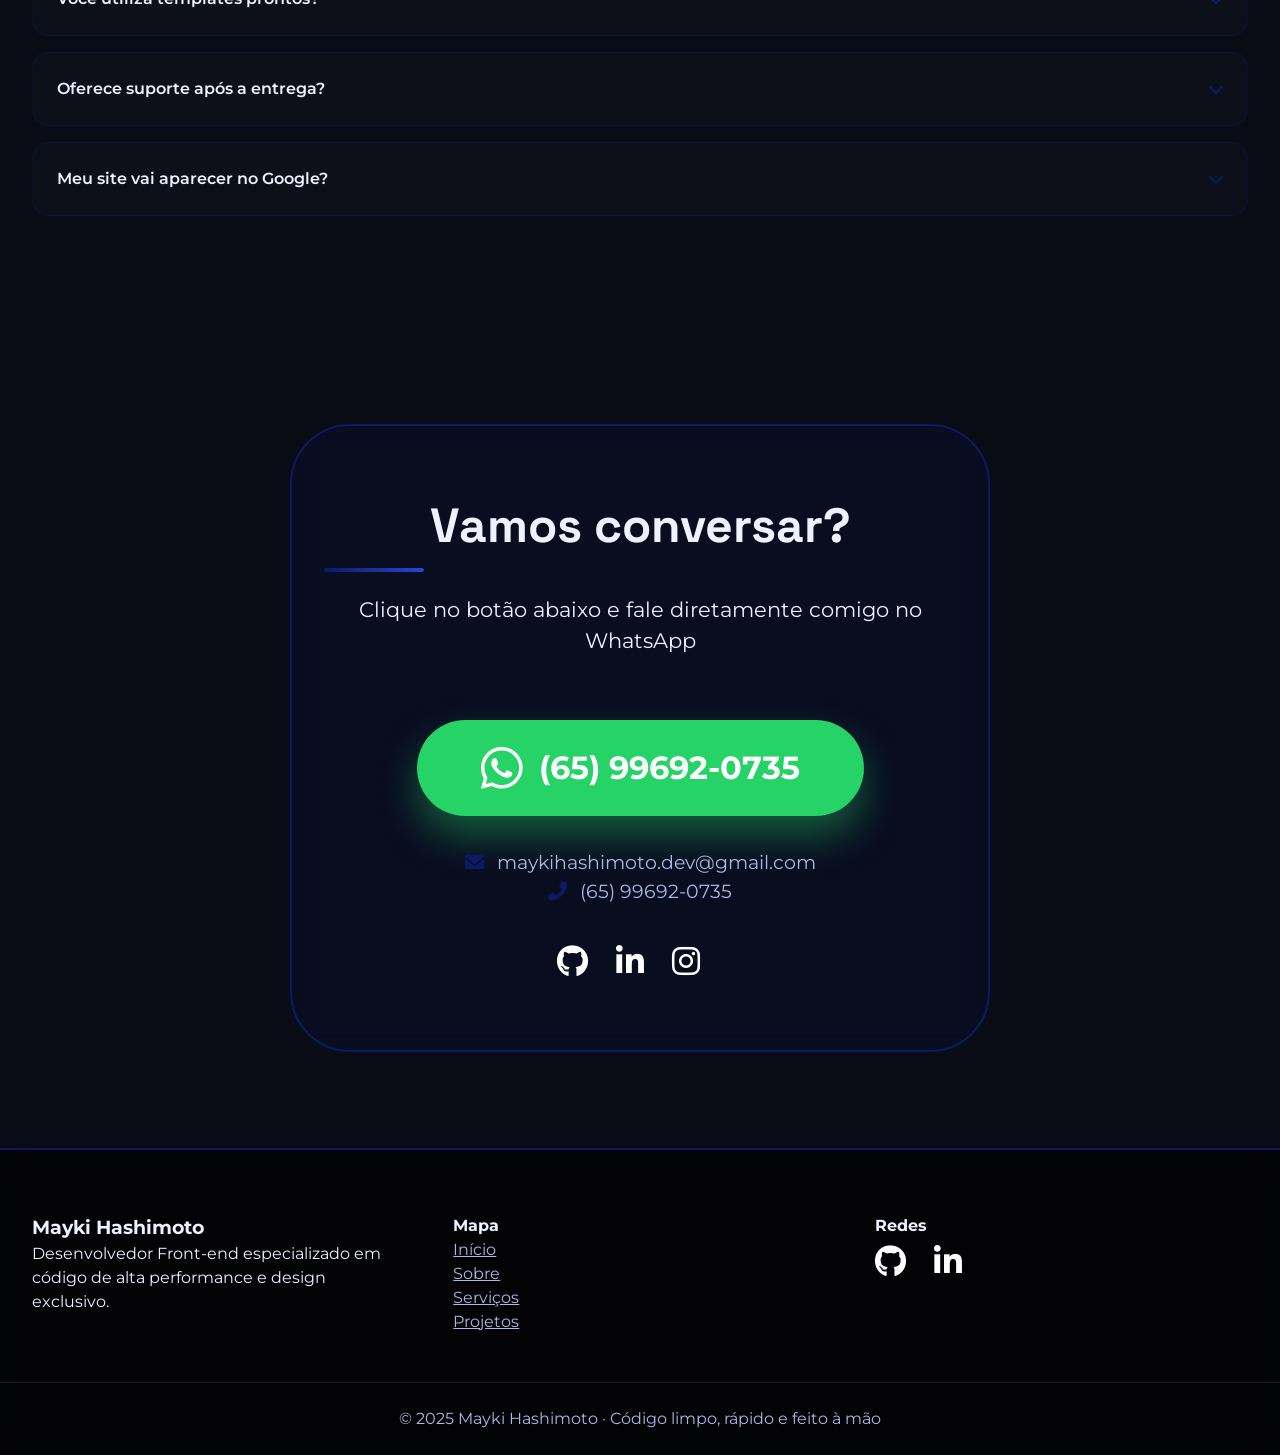
==== commit 9a81ce62: "Atualização" ====
--- a/index.html
+++ b/index.html
@@ -108,6 +108,7 @@
       align-items: center;
       justify-content: space-between;
       flex-wrap: wrap;
+      position: relative; /* added for absolute menu */
     }
 
     /* ===== LOGO ===== */
@@ -163,6 +164,17 @@
 
     .nav-list a:hover::before {
       width: 100%;
+    }
+
+    /* ===== HAMBURGER MENU ===== */
+    .hamburger {
+      display: none;
+      background: transparent;
+      border: none;
+      font-size: 2rem;
+      color: #fff;
+      cursor: pointer;
+      z-index: 1001;
     }
 
     /* ===== HERO ===== */
@@ -678,6 +690,104 @@
         font-size: 2rem;
       }
     }
+
+    /* ===== NOVOS MEDIA QUERIES PARA MOBILE (até 350px) ===== */
+    @media (max-width: 768px) {
+      .hamburger {
+        display: block;
+      }
+
+      .nav-list {
+        display: none;
+        flex-direction: column;
+        position: absolute;
+        top: 100%;
+        left: 0;
+        width: 100%;
+        background: var(--glass-bg);
+        backdrop-filter: blur(15px);
+        padding: 2rem;
+        gap: 1.5rem;
+        border-bottom: 1px solid var(--primary);
+        z-index: 1000;
+      }
+
+      .nav-list.active {
+        display: flex;
+      }
+
+      .header-container {
+        flex-wrap: nowrap;
+      }
+
+      .logo {
+        font-size: 1.4rem;
+      }
+    }
+
+    @media (max-width: 480px) {
+      .container {
+        padding: 0 1rem;
+      }
+
+      .hero h1 {
+        font-size: 2.5rem;
+      }
+
+      .hero-subtitle {
+        font-size: 1.2rem;
+        padding-left: 1rem;
+      }
+
+      .btn {
+        padding: 1rem 2rem;
+        font-size: 1rem;
+      }
+
+      .foto-placeholder {
+        max-width: 250px;
+      }
+
+      .section-title {
+        font-size: 2rem;
+      }
+
+      .whatsapp-button {
+        font-size: 1.2rem;
+        padding: 1rem 1.5rem;
+      }
+    }
+
+    @media (max-width: 350px) {
+      .hero h1 {
+        font-size: 2rem;
+      }
+      .hero-subtitle {
+        font-size: 1rem;
+      }
+      .logo {
+        font-size: 1.2rem;
+      }
+      .logo::after {
+        font-size: 0.6rem;
+        padding: 0.1rem 0.3rem;
+        top: -5px;
+      }
+      .whatsapp-float {
+        width: 50px;
+        height: 50px;
+        font-size: 2rem;
+        bottom: 1rem;
+        right: 1rem;
+      }
+      .back-to-top {
+        width: 40px;
+        height: 40px;
+        font-size: 1.2rem;
+        bottom: 1rem;
+        left: 1rem;
+      }
+    }
   </style>
 </head>
 <body>
@@ -691,6 +801,11 @@
       <!-- ===== LOGO: substitua a div abaixo pela sua imagem ===== -->
       <div class="logo">Mayki Hashimoto</div>
       <!-- <img src="caminho/para/sua-logo.png" alt="Mayki Hashimoto" style="height: 50px;"> -->
+
+      <!-- Botão hambúrguer para mobile -->
+      <button class="hamburger" aria-label="Menu">
+        <i class="fas fa-bars"></i>
+      </button>
       
       <nav class="nav">
         <ul class="nav-list">
@@ -955,7 +1070,7 @@
   </footer>
 
   <!-- Botões flutuantes -->
-  <a href="https://wa.me/5511999999999" class="whatsapp-float" target="_blank" aria-label="WhatsApp">
+  <a href="https://wa.me/5565996920735" class="whatsapp-float" target="_blank" aria-label="WhatsApp">
     <i class="fab fa-whatsapp"></i>
   </a>
   <a href="#" class="back-to-top" id="backToTop" aria-label="Voltar ao topo">
@@ -1061,6 +1176,30 @@
         if (target) target.scrollIntoView({ behavior: 'smooth' });
       });
     });
+
+    // Hamburger menu toggle
+    const hamburger = document.querySelector('.hamburger');
+    const navList = document.querySelector('.nav-list');
+
+    if (hamburger) {
+      hamburger.addEventListener('click', () => {
+        navList.classList.toggle('active');
+      });
+
+      // Close menu when a nav link is clicked
+      document.querySelectorAll('.nav-list a').forEach(link => {
+        link.addEventListener('click', () => {
+          navList.classList.remove('active');
+        });
+      });
+
+      // Close menu on resize if screen becomes larger than 768px
+      window.addEventListener('resize', () => {
+        if (window.innerWidth > 768 && navList.classList.contains('active')) {
+          navList.classList.remove('active');
+        }
+      });
+    }
   </script>
 </body>
 </html>
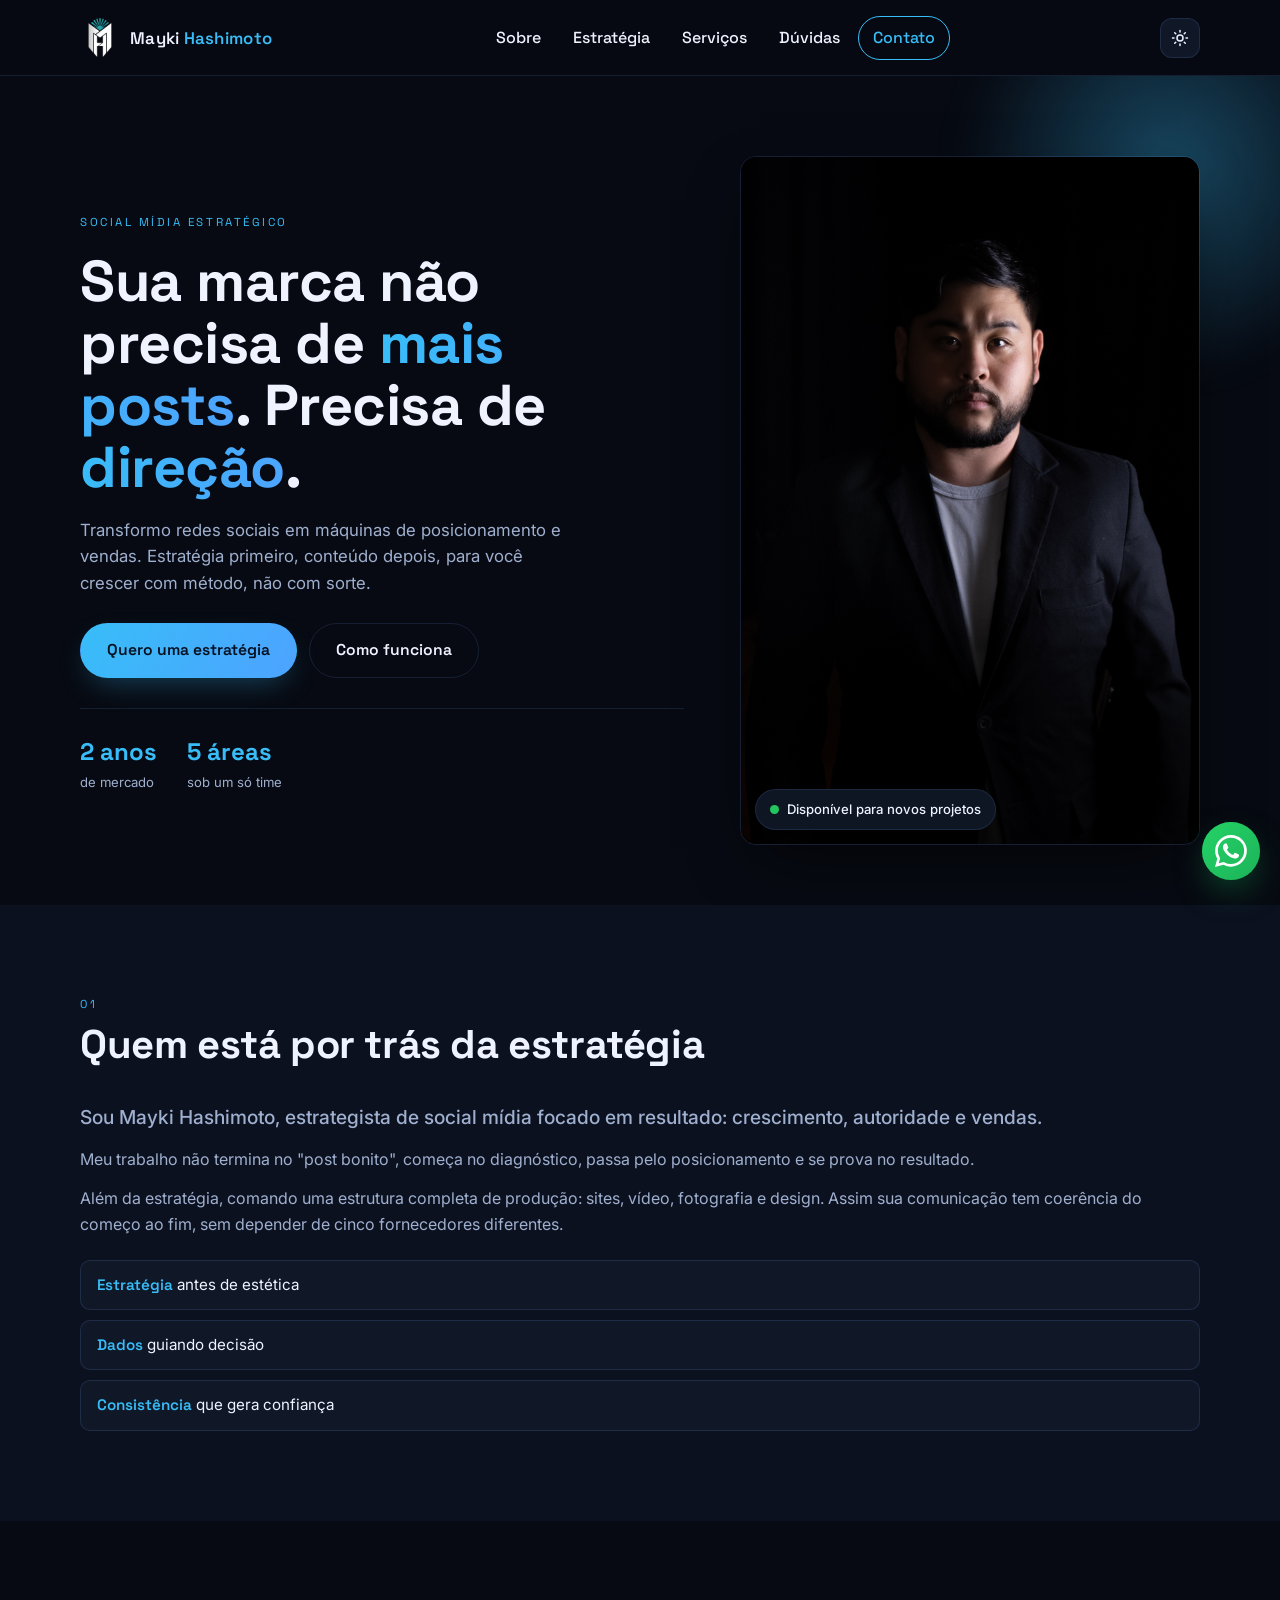
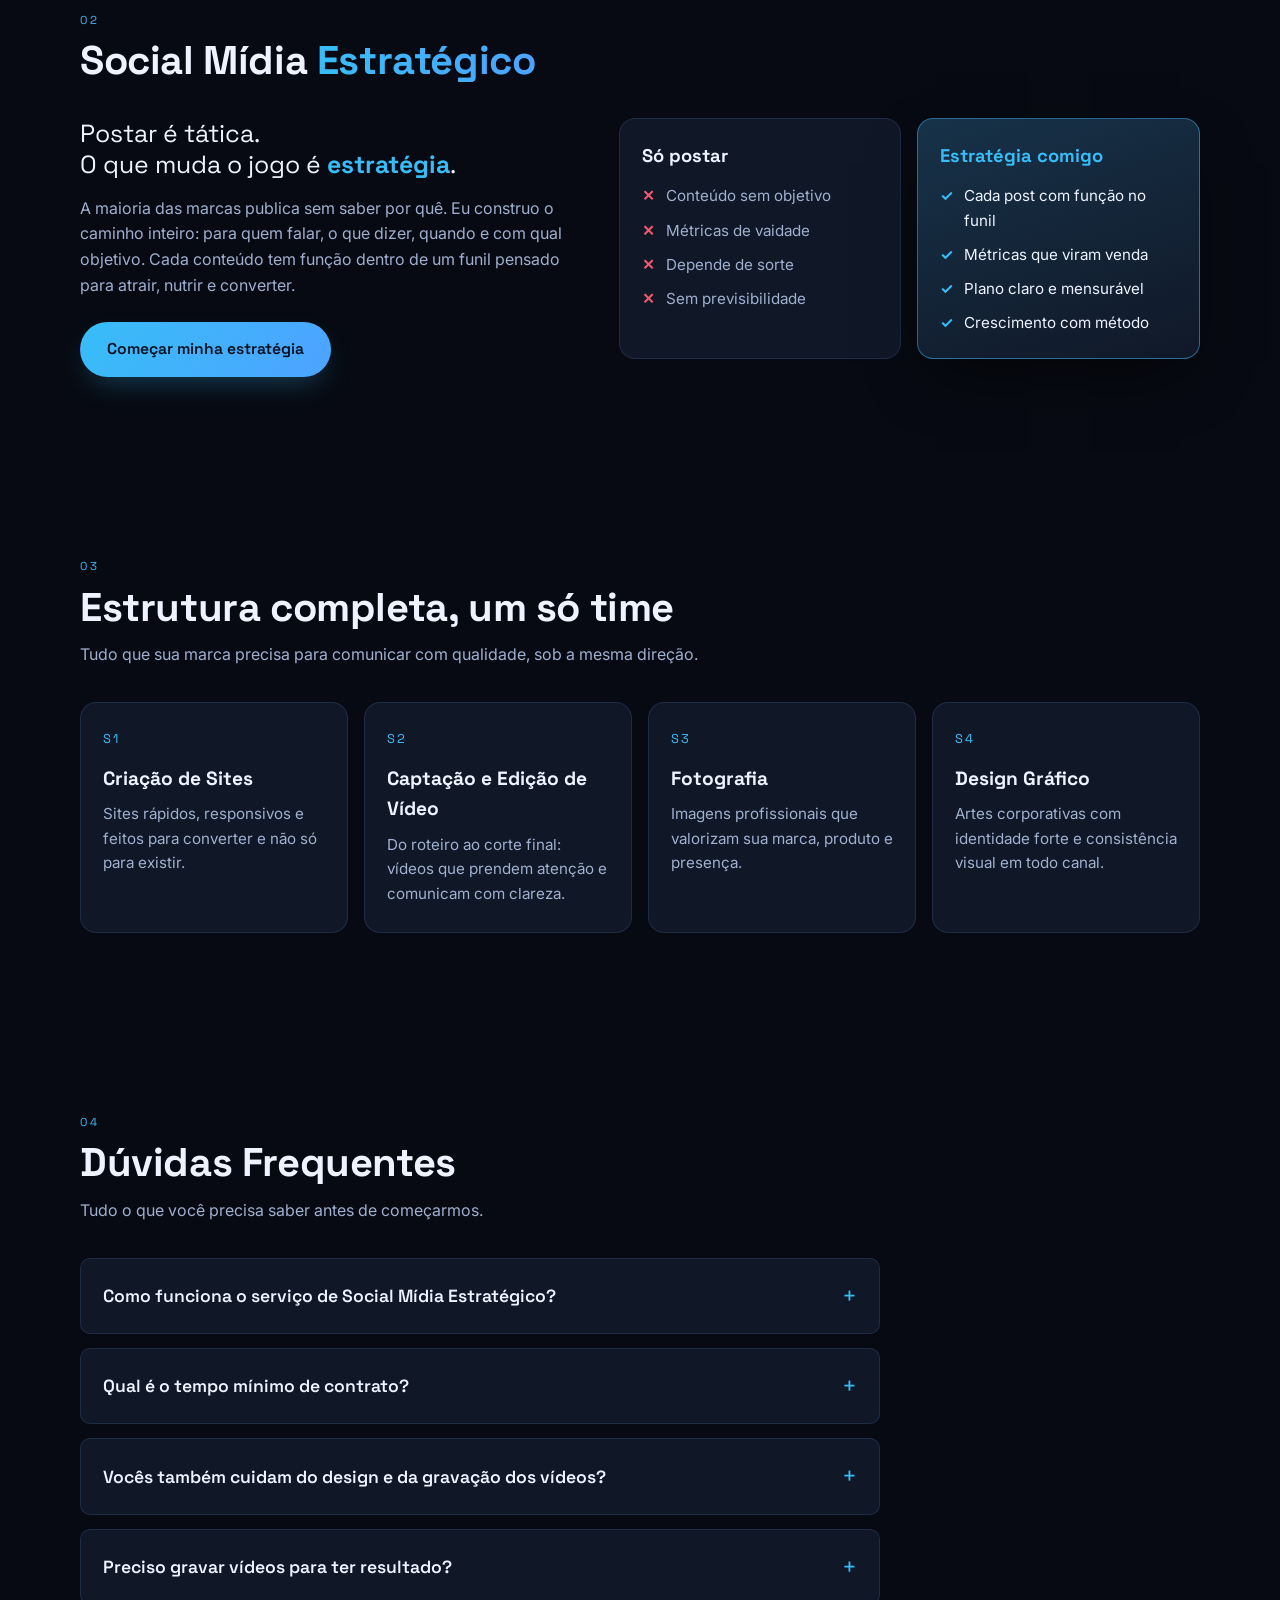
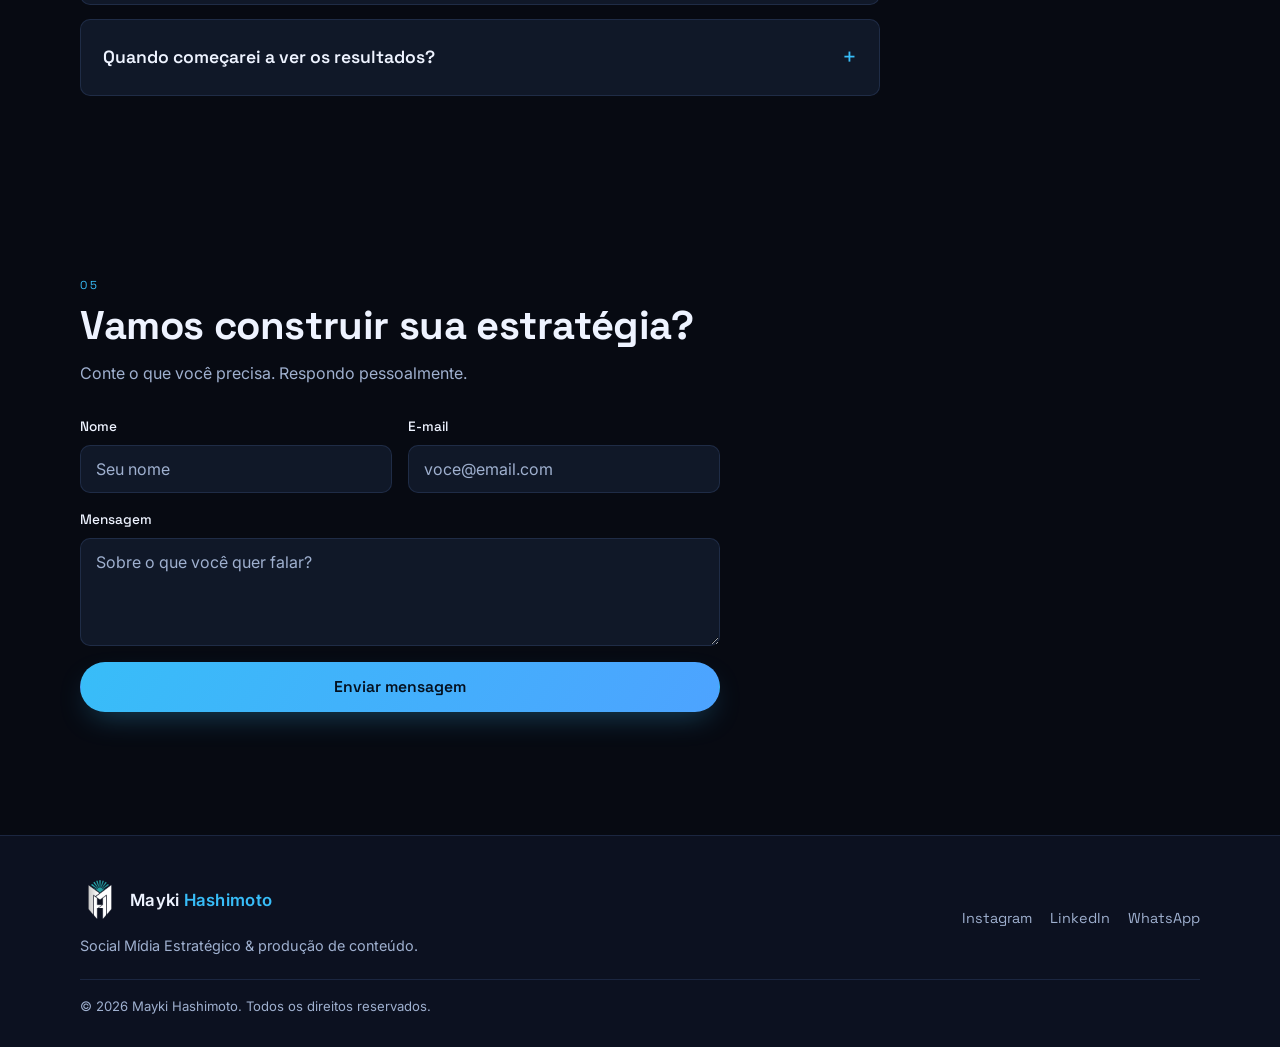
==== commit 51e78372: "Atualização do novo site" ====
--- a/index.html
+++ b/index.html
@@ -1,1205 +1,351 @@
-<!DOCTYPE html>
-<html lang="pt-BR">
-<head>
-  <meta charset="UTF-8">
-  <meta name="viewport" content="width=device-width, initial-scale=1.0, minimum-scale=1.0">
-  <title>Mayki Hashimoto · Dev Front-end</title>
-  <!-- Google Fonts: Montserrat + Space Grotesk -->
-  <link rel="preconnect" href="https://fonts.googleapis.com">
-  <link rel="preconnect" href="https://fonts.gstatic.com" crossorigin>
-  <link href="https://fonts.googleapis.com/css2?family=Montserrat:wght@300;400;500;600;700;800&family=Space+Grotesk:wght@400;500;600;700&display=swap" rel="stylesheet">
-  <!-- AOS CSS -->
-  <link href="https://unpkg.com/aos@2.3.1/dist/aos.css" rel="stylesheet">
-  <!-- Font Awesome 6 -->
-  <link rel="stylesheet" href="https://cdnjs.cloudflare.com/ajax/libs/font-awesome/6.0.0-beta3/css/all.min.css">
-  <style>
-    /* ===== RESET & VARIÁVEIS ===== */
-    * {
-      margin: 0;
-      padding: 0;
-      box-sizing: border-box;
-    }
-
-    :root {
-      --primary: #0D1A63;        /* azul principal */
-      --secondary-1: #1A2CA3;
-      --secondary-2: #2845D6;
-      --accent: #0D1A63;          /* agora o destaque é o mesmo azul */
-      --accent-glow: rgba(13, 26, 99, 0.8);
-      --bg-dark: #0a0c15;
-      --glass-bg: rgba(8, 12, 25, 0.85);
-      --text-light: #edf2ff;
-      --text-dim: #a9b9e0;
-      --font-display: 'Space Grotesk', 'Montserrat', sans-serif;
-    }
-
-    body {
-      font-family: 'Montserrat', sans-serif;
-      background: var(--bg-dark);
-      color: var(--text-light);
-      line-height: 1.5;
-      overflow-x: hidden;
-    }
-
-    @media (hover: hover) and (pointer: fine) {
-      body { cursor: none; }
-      .cursor, .cursor-follower {
-        position: fixed;
-        top: 0; left: 0;
-        transform: translate(-50%, -50%);
-        border-radius: 50%;
-        pointer-events: none;
-        z-index: 9999;
-        transition: transform 0.1s;
-      }
-      .cursor {
-        width: 12px; height: 12px;
-        background: var(--primary);
-        box-shadow: 0 0 20px var(--primary);
-      }
-      .cursor-follower {
-        width: 40px; height: 40px;
-        border: 2px solid rgba(13, 26, 99, 0.6);
-        transition: 0.15s ease-out;
-      }
-    }
-
-    /* Canvas de partículas */
-    #particles-canvas {
-      position: fixed;
-      top: 0; left: 0;
-      width: 100%; height: 100%;
-      z-index: -1;
-      pointer-events: none;
-    }
-
-    /* Spotlight */
-    .spotlight {
-      position: fixed;
-      top: 0; left: 0;
-      width: 100%; height: 100%;
-      pointer-events: none;
-      background: radial-gradient(circle at var(--x, 50%) var(--y, 50%), transparent 10%, rgba(0,0,0,0.8) 60%);
-      z-index: -2;
-    }
-
-    .container {
-      width: 100%;
-      max-width: 1280px;
-      margin: 0 auto;
-      padding: 0 2rem;
-      position: relative;
-      z-index: 2;
-    }
-
-    /* ===== HEADER ===== */
-    .header {
-      position: fixed;
-      top: 0; left: 0; width: 100%;
-      background: var(--glass-bg);
-      backdrop-filter: blur(15px) saturate(180%);
-      border-bottom: 1px solid rgba(13, 26, 99, 0.3);
-      z-index: 1000;
-      padding: 0.8rem 0;
-    }
-
-    .header-container {
-      display: flex;
-      align-items: center;
-      justify-content: space-between;
-      flex-wrap: wrap;
-      position: relative; /* added for absolute menu */
-    }
-
-    /* ===== LOGO ===== */
-    .logo {
-      font-weight: 800;
-      font-size: 1.8rem;
-      background: linear-gradient(135deg, #fff, var(--primary));
-      -webkit-background-clip: text;
-      background-clip: text;
-      color: transparent;
-      font-family: var(--font-display);
-      letter-spacing: -0.02em;
-    }
-
-    .logo::after {
-      content: 'dev';
-      font-size: 0.8rem;
-      background: var(--primary);
-      color: #fff;
-      padding: 0.2rem 0.5rem;
-      border-radius: 20px;
-      margin-left: 0.5rem;
-      position: relative;
-      top: -10px;
-    }
-
-    .nav-list {
-      display: flex;
-      gap: 2rem;
-      list-style: none;
-      flex-wrap: wrap;
-    }
-
-    .nav-list a {
-      color: #fff;
-      text-decoration: none;
-      font-weight: 500;
-      font-size: 1rem;
-      transition: 0.2s;
-      position: relative;
-      padding: 0.5rem 0;
-    }
-
-    .nav-list a::before {
-      content: '';
-      position: absolute;
-      bottom: 0; left: 0;
-      width: 0;
-      height: 2px;
-      background: linear-gradient(90deg, var(--primary), var(--secondary-2));
-      transition: width 0.3s;
-    }
-
-    .nav-list a:hover::before {
-      width: 100%;
-    }
-
-    /* ===== HAMBURGER MENU ===== */
-    .hamburger {
-      display: none;
-      background: transparent;
-      border: none;
-      font-size: 2rem;
-      color: #fff;
-      cursor: pointer;
-      z-index: 1001;
-    }
-
-    /* ===== HERO ===== */
-    .hero {
-      min-height: 100vh;
-      display: flex;
-      align-items: center;
-      padding: 8rem 0 5rem;
-    }
-
-    .hero-content {
-      max-width: 900px;
-    }
-
-    .hero h1 {
-      font-size: clamp(3rem, 10vw, 5.8rem);
-      font-weight: 800;
-      line-height: 1.1;
-      margin-bottom: 1.5rem;
-      font-family: var(--font-display);
-      text-transform: uppercase;
-    }
-
-    .glitch-text {
-      position: relative;
-      color: #fff;
-      text-shadow: 0.05em 0 0 var(--primary), -0.05em -0.025em 0 var(--secondary-2);
-      animation: glitch 725ms infinite;
-    }
-
-    @keyframes glitch {
-      0%,100% { text-shadow: 0.05em 0 0 var(--primary), -0.05em -0.025em 0 var(--secondary-2); }
-      25% { text-shadow: -0.05em -0.025em 0 var(--primary), 0.025em 0.05em 0 var(--secondary-2); }
-      50% { text-shadow: 0.025em 0.05em 0 var(--primary), 0.05em 0 0 var(--secondary-2); }
-      75% { text-shadow: -0.025em 0 0 var(--primary), -0.025em -0.05em 0 var(--secondary-2); }
-    }
-
-    .hero-subtitle {
-      font-size: 1.4rem;
-      color: var(--text-dim);
-      margin-bottom: 2.5rem;
-      border-left: 4px solid var(--primary);
-      padding-left: 1.5rem;
-      backdrop-filter: blur(5px);
-    }
-
-    .btn {
-      display: inline-block;
-      padding: 1.2rem 3rem;
-      border-radius: 60px;
-      font-weight: 700;
-      text-decoration: none;
-      transition: 0.3s;
-      border: none;
-      cursor: pointer;
-      position: relative;
-      overflow: hidden;
-      z-index: 1;
-    }
-
-    .cta-btn {
-      background: linear-gradient(45deg, var(--primary), var(--secondary-2));
-      color: #fff;
-      font-size: 1.2rem;
-      box-shadow: 0 10px 30px rgba(13, 26, 99, 0.5);
-    }
-
-    .cta-btn::before {
-      content: '';
-      position: absolute;
-      top: 0; left: -100%;
-      width: 100%; height: 100%;
-      background: linear-gradient(90deg, transparent, rgba(255,255,255,0.2), transparent);
-      transition: left 0.5s;
-      z-index: -1;
-    }
-
-    .cta-btn:hover::before {
-      left: 100%;
-    }
-
-    .cta-btn:hover {
-      transform: scale(1.08) translateY(-3px);
-      box-shadow: 0 20px 40px var(--accent-glow);
-    }
-
-    /* ===== SEÇÃO SOBRE (com foto) ===== */
-    .sobre {
-      padding: 6rem 0;
-      background: rgba(0, 0, 0, 0.2);
-    }
-
-    .sobre-container {
-      display: grid;
-      grid-template-columns: 1fr 2fr;
-      gap: 4rem;
-      align-items: center;
-    }
-
-    .foto-placeholder {
-      width: 100%;
-      max-width: 350px;
-      border-radius: 30px;
-      overflow: hidden;
-      border: 4px solid var(--primary);
-      box-shadow: 0 20px 40px rgba(13, 26, 99, 0.3);
-      transition: transform 0.3s;
-    }
-
-    .foto-placeholder:hover {
-      transform: scale(1.02);
-    }
-
-    .foto-placeholder img {
-      width: 100%;
-      height: auto;
-      display: block;
-    }
-
-    .foto-circular {
-      object-fit: cover;
-    }
-
-    .sobre-texto h2 {
-      font-size: 2.5rem;
-      margin-bottom: 1.5rem;
-      font-family: var(--font-display);
-    }
-
-    .sobre-texto p {
-      color: var(--text-dim);
-      margin-bottom: 1rem;
-      font-size: 1.1rem;
-    }
-
-    .sobre-destaque {
-      color: var(--primary);
-      font-weight: 600;
-    }
-
-    /* ===== SEÇÕES GERAIS ===== */
-    section {
-      padding: 6rem 0;
-    }
-
-    .section-title {
-      font-size: clamp(2.2rem, 5vw, 3rem);
-      font-weight: 700;
-      margin-bottom: 3rem;
-      position: relative;
-      display: inline-block;
-      font-family: var(--font-display);
-    }
-
-    .section-title::after {
-      content: '';
-      position: absolute;
-      bottom: -10px; left: 0;
-      width: 100px;
-      height: 4px;
-      background: linear-gradient(90deg, var(--primary), var(--secondary-2));
-      border-radius: 4px;
-    }
-
-    /* ===== CARDS ===== */
-    .cards-grid {
-      display: grid;
-      grid-template-columns: repeat(auto-fit, minmax(260px, 1fr));
-      gap: 2rem;
-      margin-top: 2rem;
-    }
-
-    .card {
-      background: rgba(13,26,99,0.2);
-      backdrop-filter: blur(10px);
-      border: 1px solid rgba(255,255,255,0.08);
-      border-radius: 30px;
-      padding: 2.5rem 1.8rem;
-      transition: 0.3s;
-      box-shadow: 0 20px 40px -20px rgba(0,0,0,0.8);
-      transform-style: preserve-3d;
-      transform: perspective(1000px) rotateX(0) rotateY(0);
-      text-align: center;
-    }
-
-    .card:hover {
-      border-color: var(--primary);
-      box-shadow: 0 30px 50px -20px var(--accent-glow);
-    }
-
-    .card-icon {
-      font-size: 3rem;
-      color: var(--primary);
-      margin-bottom: 1.5rem;
-      transform: translateZ(20px);
-    }
-
-    /* ===== SERVIÇOS ===== */
-    .services-grid {
-      grid-template-columns: repeat(auto-fit, minmax(220px, 1fr));
-    }
-
-    /* ===== PROCESSO ===== */
-    .process-steps {
-      display: grid;
-      grid-template-columns: repeat(auto-fit, minmax(180px, 1fr));
-      gap: 2rem;
-      margin-top: 3rem;
-    }
-
-    .step {
-      text-align: center;
-      padding: 2rem;
-      background: rgba(255,255,255,0.02);
-      border-radius: 20px;
-      border: 1px solid rgba(13, 26, 99, 0.3);
-      position: relative;
-    }
-
-    .step-number {
-      font-size: 4rem;
-      font-weight: 800;
-      color: transparent;
-      -webkit-text-stroke: 2px var(--primary);
-      text-stroke: 2px var(--primary);
-      line-height: 1;
-      margin-bottom: 0.5rem;
-    }
-
-    /* ===== PROJETOS ===== */
-    .project-card {
-      background: rgba(0,0,0,0.3);
-      border-radius: 24px;
-      padding: 2rem;
-      border: 1px solid #1e2a5a;
-      transition: 0.3s;
-      text-align: left;
-      position: relative;
-      overflow: hidden;
-    }
-
-    .project-card:hover {
-      border-color: var(--primary);
-      transform: scale(1.02);
-    }
-
-    .project-card::before {
-      content: '';
-      position: absolute;
-      top: -50%; left: -50%;
-      width: 200%; height: 200%;
-      background: radial-gradient(circle, rgba(13, 26, 99, 0.2), transparent 70%);
-      opacity: 0;
-      transition: opacity 0.3s;
-    }
-
-    .project-card:hover::before {
-      opacity: 1;
-    }
-
-    .project-icon {
-      font-size: 2.5rem;
-      color: var(--primary);
-      margin-bottom: 1rem;
-    }
-
-    .project-tags {
-      display: flex;
-      gap: 0.5rem;
-      flex-wrap: wrap;
-      margin: 1rem 0;
-    }
-
-    .project-tags span {
-      background: rgba(13, 26, 99, 0.3);
-      padding: 0.3rem 1rem;
-      border-radius: 30px;
-      font-size: 0.8rem;
-      border: 1px solid var(--primary);
-    }
-
-    /* ===== DEPOIMENTOS ===== */
-    .testimonial-card {
-      background: rgba(13, 26, 99, 0.15);
-      border-radius: 30px;
-      padding: 2rem;
-      border-left: 4px solid var(--primary);
-    }
-
-    .testimonial-text {
-      font-style: italic;
-      margin-bottom: 1.5rem;
-      color: #fff;
-    }
-
-    .testimonial-author {
-      display: flex;
-      align-items: center;
-      gap: 1rem;
-    }
-
-    .author-avatar {
-      width: 50px; height: 50px;
-      border-radius: 50%;
-      background: var(--secondary-2);
-      display: flex;
-      align-items: center;
-      justify-content: center;
-      font-weight: 700;
-      color: #fff;
-    }
-
-    /* ===== FAQ ===== */
-    .faq-item {
-      background: rgba(255,255,255,0.02);
-      border-radius: 16px;
-      margin-bottom: 1rem;
-      border: 1px solid rgba(13, 26, 99, 0.3);
-    }
-
-    .faq-question {
-      padding: 1.5rem;
-      cursor: pointer;
-      display: flex;
-      justify-content: space-between;
-      align-items: center;
-      font-weight: 600;
-    }
-
-    .faq-question i {
-      transition: transform 0.3s;
-      color: var(--primary);
-    }
-
-    .faq-answer {
-      max-height: 0;
-      overflow: hidden;
-      transition: max-height 0.4s ease;
-      padding: 0 1.5rem;
-      color: var(--text-dim);
-    }
-
-    .faq-item.active .faq-answer {
-      max-height: 200px;
-      padding-bottom: 1.5rem;
-    }
-
-    .faq-item.active .faq-question i {
-      transform: rotate(180deg);
-    }
-
-    /* ===== SEÇÃO CONTATO (SOMENTE WHATSAPP) ===== */
-    .contato {
-      text-align: center;
-    }
-
-    .contato-container {
-      max-width: 700px;
-      margin: 0 auto;
-      background: rgba(13, 26, 99, 0.15);
-      border-radius: 60px;
-      padding: 4rem 2rem;
-      border: 2px solid var(--primary);
-      backdrop-filter: blur(10px);
-    }
-
-    .contato h2 {
-      margin-bottom: 2rem;
-    }
-
-    .whatsapp-button {
-      display: inline-flex;
-      align-items: center;
-      justify-content: center;
-      gap: 1rem;
-      background: #25D366;
-      color: #fff;
-      font-size: 2rem;
-      font-weight: 700;
-      padding: 1.5rem 4rem;
-      border-radius: 80px;
-      text-decoration: none;
-      transition: 0.3s;
-      box-shadow: 0 20px 40px rgba(37, 211, 102, 0.4);
-      margin-top: 2rem;
-    }
-
-    .whatsapp-button i {
-      font-size: 3rem;
-    }
-
-    .whatsapp-button:hover {
-      transform: scale(1.1) rotate(-2deg);
-      box-shadow: 0 30px 50px rgba(37, 211, 102, 0.6);
-    }
-
-    .contato-info {
-      margin-top: 2rem;
-      color: var(--text-dim);
-      font-size: 1.2rem;
-    }
-
-    .contato-info i {
-      color: var(--primary);
-      margin-right: 0.5rem;
-    }
-
-    /* ===== BOTÃO FLUTUANTE WHATSAPP ===== */
-    .whatsapp-float {
-      position: fixed;
-      bottom: 2rem; right: 2rem;
-      background: #25D366;
-      color: #fff;
-      width: 65px; height: 65px;
-      border-radius: 50%;
-      display: flex;
-      align-items: center;
-      justify-content: center;
-      font-size: 2.5rem;
-      box-shadow: 0 10px 30px rgba(37,211,102,0.4);
-      z-index: 999;
-      transition: 0.3s;
-      text-decoration: none;
-    }
-
-    .whatsapp-float:hover {
-      transform: scale(1.15) rotate(5deg);
-    }
-
-    /* ===== FOOTER ===== */
-    .footer {
-      background: rgba(0,0,0,0.7);
-      backdrop-filter: blur(15px);
-      padding: 4rem 0 1.5rem;
-      border-top: 2px solid var(--primary);
-    }
-
-    .footer-container {
-      display: grid;
-      grid-template-columns: repeat(auto-fit, minmax(250px, 1fr));
-      gap: 3rem;
-    }
-
-    .social-icons a {
-      color: #fff;
-      font-size: 2rem;
-      margin-right: 1.5rem;
-      transition: 0.2s;
-      display: inline-block;
-    }
-
-    .social-icons a:hover {
-      color: var(--primary);
-      transform: translateY(-5px) scale(1.2);
-      filter: drop-shadow(0 0 15px var(--primary));
-    }
-
-    .footer-bottom {
-      text-align: center;
-      margin-top: 3rem;
-      padding-top: 1.5rem;
-      border-top: 1px solid rgba(255,255,255,0.1);
-      color: var(--text-dim);
-    }
-
-    /* ===== BACK TO TOP ===== */
-    .back-to-top {
-      position: fixed;
-      bottom: 2rem; left: 2rem;
-      background: var(--primary);
-      color: #fff;
-      width: 50px; height: 50px;
-      border-radius: 50%;
-      display: flex;
-      align-items: center;
-      justify-content: center;
-      font-size: 1.5rem;
-      z-index: 999;
-      transition: 0.3s;
-      opacity: 0;
-      pointer-events: none;
-      text-decoration: none;
-    }
-
-    .back-to-top.show {
-      opacity: 1;
-      pointer-events: auto;
-    }
-
-    .back-to-top:hover {
-      background: var(--secondary-2);
-      transform: translateY(-5px);
-    }
-
-    /* ===== RESPONSIVIDADE ===== */
-    @media (max-width: 900px) {
-      .cursor, .cursor-follower { display: none; }
-      body { cursor: auto; }
-      .nav-list { gap: 1rem; }
-      .hero h1 { font-size: 3rem; }
-      .sobre-container {
-        grid-template-columns: 1fr;
-        text-align: center;
-      }
-      .foto-placeholder {
-        margin: 0 auto;
-      }
-      .whatsapp-button {
-        font-size: 1.5rem;
-        padding: 1rem 2rem;
-      }
-      .whatsapp-button i {
-        font-size: 2rem;
-      }
-    }
-
-    /* ===== NOVOS MEDIA QUERIES PARA MOBILE (até 350px) ===== */
-    @media (max-width: 768px) {
-      .hamburger {
-        display: block;
-      }
-
-      .nav-list {
-        display: none;
-        flex-direction: column;
-        position: absolute;
-        top: 100%;
-        left: 0;
-        width: 100%;
-        background: var(--glass-bg);
-        backdrop-filter: blur(15px);
-        padding: 2rem;
-        gap: 1.5rem;
-        border-bottom: 1px solid var(--primary);
-        z-index: 1000;
-      }
-
-      .nav-list.active {
-        display: flex;
-      }
-
-      .header-container {
-        flex-wrap: nowrap;
-      }
-
-      .logo {
-        font-size: 1.4rem;
-      }
-    }
-
-    @media (max-width: 480px) {
-      .container {
-        padding: 0 1rem;
-      }
-
-      .hero h1 {
-        font-size: 2.5rem;
-      }
-
-      .hero-subtitle {
-        font-size: 1.2rem;
-        padding-left: 1rem;
-      }
-
-      .btn {
-        padding: 1rem 2rem;
-        font-size: 1rem;
-      }
-
-      .foto-placeholder {
-        max-width: 250px;
-      }
-
-      .section-title {
-        font-size: 2rem;
-      }
-
-      .whatsapp-button {
-        font-size: 1.2rem;
-        padding: 1rem 1.5rem;
-      }
-    }
-
-    @media (max-width: 350px) {
-      .hero h1 {
-        font-size: 2rem;
-      }
-      .hero-subtitle {
-        font-size: 1rem;
-      }
-      .logo {
-        font-size: 1.2rem;
-      }
-      .logo::after {
-        font-size: 0.6rem;
-        padding: 0.1rem 0.3rem;
-        top: -5px;
-      }
-      .whatsapp-float {
-        width: 50px;
-        height: 50px;
-        font-size: 2rem;
-        bottom: 1rem;
-        right: 1rem;
-      }
-      .back-to-top {
-        width: 40px;
-        height: 40px;
-        font-size: 1.2rem;
-        bottom: 1rem;
-        left: 1rem;
-      }
-    }
-  </style>
-</head>
-<body>
-  <div class="cursor" id="cursor"></div>
-  <div class="cursor-follower" id="cursor-follower"></div>
-  <canvas id="particles-canvas"></canvas>
-  <div class="spotlight" id="spotlight"></div>
-
-  <header class="header">
-    <div class="container header-container">
-      <!-- ===== LOGO: substitua a div abaixo pela sua imagem ===== -->
-      <div class="logo">Mayki Hashimoto</div>
-      <!-- <img src="caminho/para/sua-logo.png" alt="Mayki Hashimoto" style="height: 50px;"> -->
-
-      <!-- Botão hambúrguer para mobile -->
-      <button class="hamburger" aria-label="Menu">
-        <i class="fas fa-bars"></i>
-      </button>
-      
-      <nav class="nav">
-        <ul class="nav-list">
-          <li><a href="#hero">Início</a></li>
-          <li><a href="#sobre">Sobre</a></li>
-          <li><a href="#servicos">Serviços</a></li>
-          <li><a href="#projetos">Projetos</a></li>
-          <li><a href="#contato">Contato</a></li>
-        </ul>
-      </nav>
-    </div>
-  </header>
-
-  <!-- HERO -->
-  <section id="hero" class="hero">
-    <div class="container hero-content" data-aos="fade-up">
-      <h1><span class="glitch-text">Código que</span><br>transforma negócios</h1>
-      <p class="hero-subtitle">
-        Sites personalizados com <strong>HTML, CSS, JS puro</strong> · Integração com WordPress/Elementor · Performance extrema
-      </p>
-      <a href="#contato" class="btn cta-btn">✧ Começar projeto ✧</a>
-    </div>
-  </section>
-
-  <!-- SOBRE MIM (COM FOTO) -->
-  <section id="sobre" class="sobre">
-    <div class="container sobre-container">
-      <!-- Placeholder para sua foto -->
-      <div class="foto-placeholder" data-aos="fade-right">
-        <img src="assent/DSC06612.jpg" alt="Mayki Hashimoto" class="foto-circular">
-      </div>
-      <div class="sobre-texto" data-aos="fade-left">
-        <h2>Olá, eu sou <span class="sobre-destaque">Mayki Hashimoto</span></h2>
-        <p>Desenvolvedor Front-end com mais de 2 anos de experiência criando soluções digitais de alto impacto. Especialista em código limpo, performance e design que converte.</p>
-        <p>Minha abordagem combina <strong>estratégia de negócio, UX/UI e desenvolvimento artesanal</strong> para entregar sites que não apenas impressionam visualmente, mas também geram resultados reais para meus clientes.</p>
-        <p>Cada projeto é único e recebe atenção aos mínimos detalhes.</p>
-        <div style="margin-top: 2rem;">
-          <a href="#contato" class="btn cta-btn" style="padding: 0.8rem 2rem; font-size: 1rem;">Vamos trabalhar juntos</a>
-        </div>
-      </div>
-    </div>
-  </section>
-
-  <!-- SERVIÇOS -->
-  <section id="servicos" class="servicos">
-    <div class="container">
-      <h2 class="section-title" data-aos="fade-right">Serviços exclusivos</h2>
-      <div class="cards-grid services-grid">
-        <div class="card" data-aos="flip-up" data-aos-delay="100">
-          <i class="fas fa-laptop-code card-icon"></i>
-          <h3>Sites institucionais</h3>
-          <p>Presença digital profissional com design exclusivo e copy estratégica.</p>
-        </div>
-        <div class="card" data-aos="flip-up" data-aos-delay="150">
-          <i class="fas fa-shopping-cart card-icon"></i>
-          <h3>Lojas virtuais</h3>
-          <p>E-commerce leve, seguro e otimizado para conversão (WooCommerce/nativo).</p>
-        </div>
-        <div class="card" data-aos="flip-up" data-aos-delay="200">
-          <i class="fas fa-tachometer-alt card-icon"></i>
-          <h3>Landing pages</h3>
-          <p>Páginas de alta conversão, focadas em captação de leads e vendas.</p>
-        </div>
-        <div class="card" data-aos="flip-up" data-aos-delay="250">
-          <i class="fas fa-search card-icon"></i>
-          <h3>SEO técnico</h3>
-          <p>Otimização on-page, estrutura semântica e performance para Google.</p>
-        </div>
-        <div class="card" data-aos="flip-up" data-aos-delay="300">
-          <i class="fas fa-sync-alt card-icon"></i>
-          <h3>Manutenção contínua</h3>
-          <p>Suporte, atualizações e melhorias constantes para seu site.</p>
-        </div>
-      </div>
-    </div>
-  </section>
-
-  <!-- PROCESSO -->
-  <section id="processo" class="processo">
-    <div class="container">
-      <h2 class="section-title" data-aos="fade-right">Meu processo</h2>
-      <div class="process-steps">
-        <div class="step" data-aos="fade-up" data-aos-delay="50">
-          <div class="step-number">01</div>
-          <h3>Briefing</h3>
-          <p>Entendo seu negócio, objetivos e público-alvo.</p>
-        </div>
-        <div class="step" data-aos="fade-up" data-aos-delay="100">
-          <div class="step-number">02</div>
-          <h3>Wireframe & Design</h3>
-          <p>Prototipagem e identidade visual alinhada à sua marca.</p>
-        </div>
-        <div class="step" data-aos="fade-up" data-aos-delay="150">
-          <div class="step-number">03</div>
-          <h3>Desenvolvimento</h3>
-          <p>Código limpo, responsivo e otimizado.</p>
-        </div>
-        <div class="step" data-aos="fade-up" data-aos-delay="200">
-          <div class="step-number">04</div>
-          <h3>Testes & SEO</h3>
-          <p>Performance, compatibilidade e ajustes finos.</p>
-        </div>
-        <div class="step" data-aos="fade-up" data-aos-delay="250">
-          <div class="step-number">05</div>
-          <h3>Entrega & Suporte</h3>
-          <p>Treinamento e acompanhamento pós-lançamento.</p>
-        </div>
-      </div>
-    </div>
-  </section>
-
-  <!-- PROJETOS RECENTES -->
-  <section id="projetos" class="projetos">
-    <div class="container">
-      <h2 class="section-title" data-aos="fade-right">Projetos em destaque</h2>
-      <div class="cards-grid">
-        <div class="project-card" data-aos="zoom-in" data-aos-delay="100">
-          <i class="fas fa-store project-icon"></i>
-          <h3>Loja Orgânica</h3>
-          <p>E-commerce de produtos naturais com Elementor + WooCommerce.</p>
-          <div class="project-tags"><span>WordPress</span><span>WooCommerce</span><span>Elementor</span></div>
-        </div>
-        <div class="project-card" data-aos="zoom-in" data-aos-delay="200">
-          <i class="fas fa-landmark project-icon"></i>
-          <h3>Escritório de Advocacia</h3>
-          <p>Site institucional com blog e área restrita para clientes.</p>
-          <div class="project-tags"><span>HTML5</span><span>CSS3</span><span>JS</span></div>
-        </div>
-        <div class="project-card" data-aos="zoom-in" data-aos-delay="300">
-          <i class="fas fa-camera project-icon"></i>
-          <h3>Portfólio Fotógrafo</h3>
-          <p>Galeria interativa com foco em experiência visual.</p>
-          <div class="project-tags"><span>JS puro</span><span>Grid</span><span>Animações</span></div>
-        </div>
-        <div class="project-card" data-aos="zoom-in" data-aos-delay="400">
-          <i class="fas fa-hotel project-icon"></i>
-          <h3>Hotel Boutique</h3>
-          <p>Sistema de reservas integrado e design exclusivo.</p>
-          <div class="project-tags"><span>PHP</span><span>MySQL</span><span>Responsivo</span></div>
-        </div>
-      </div>
-    </div>
-  </section>
-
-  <!-- DEPOIMENTOS -->
-  <section id="depoimentos" class="depoimentos">
-    <div class="container">
-      <h2 class="section-title" data-aos="fade-right">O que dizem</h2>
-      <div class="cards-grid">
-        <div class="testimonial-card" data-aos="fade-up" data-aos-delay="100">
-          <p class="testimonial-text">“Mayki entregou um site extremamente rápido e bonito. Superou todas as expectativas. Recomendo!”</p>
-          <div class="testimonial-author">
-            <div class="author-avatar">AC</div>
-            <div><strong>Ana Clara</strong><br>CEO, Studio A</div>
-          </div>
-        </div>
-        <div class="testimonial-card" data-aos="fade-up" data-aos-delay="200">
-          <p class="testimonial-text">“Profissional incrível, código limpo e comunicação afiada. Meu e-commerce nunca vendeu tanto.”</p>
-          <div class="testimonial-author">
-            <div class="author-avatar">RM</div>
-            <div><strong>Rafael Mendes</strong><br>Loja Móveis</div>
-          </div>
-        </div>
-        <div class="testimonial-card" data-aos="fade-up" data-aos-delay="300">
-          <p class="testimonial-text">“Além de desenvolver, deu dicas valiosas de SEO. Meu site está na primeira página do Google.”</p>
-          <div class="testimonial-author">
-            <div class="author-avatar">LP</div>
-            <div><strong>Larissa Prado</strong><br>Arquiteta</div>
-          </div>
-        </div>
-      </div>
-    </div>
-  </section>
-
-  <!-- FAQ -->
-  <section id="faq" class="faq">
-    <div class="container">
-      <h2 class="section-title" data-aos="fade-right">Perguntas frequentes</h2>
-      <div class="faq-list">
-        <div class="faq-item" data-aos="fade-up">
-          <div class="faq-question">
-            <span>Qual o prazo médio de entrega?</span>
-            <i class="fas fa-chevron-down"></i>
-          </div>
-          <div class="faq-answer">Depende da complexidade, mas sites institucionais levam de 2 a 4 semanas. Lojas virtuais, de 4 a 8 semanas.</div>
-        </div>
-        <div class="faq-item" data-aos="fade-up" data-aos-delay="100">
-          <div class="faq-question">
-            <span>Você utiliza templates prontos?</span>
-            <i class="fas fa-chevron-down"></i>
-          </div>
-          <div class="faq-answer">Não utilizamos templates. Buscamos referências de design de alto nível para criar uma identidade visual exclusiva para o seu projeto. O desenvolvimento é personalizado, unindo o que há de melhor no mercado com a autenticidade que o seu negócio precisa.</div>
-        </div>
-        <div class="faq-item" data-aos="fade-up" data-aos-delay="200">
-          <div class="faq-question">
-            <span>Oferece suporte após a entrega?</span>
-            <i class="fas fa-chevron-down"></i>
-          </div>
-          <div class="faq-answer">Sim, ofereço planos de manutenção mensal e suporte por 30 dias após o lançamento.</div>
-        </div>
-        <div class="faq-item" data-aos="fade-up" data-aos-delay="300">
-          <div class="faq-question">
-            <span>Meu site vai aparecer no Google?</span>
-            <i class="fas fa-chevron-down"></i>
-          </div>
-          <div class="faq-answer">Sim, todo site é desenvolvido com boas práticas de SEO e estrutura semântica para ranqueamento.</div>
-        </div>
-      </div>
-    </div>
-  </section>
-
-  <!-- CONTATO (SOMENTE WHATSAPP) -->
-  <section id="contato" class="contato">
-    <div class="container contato-container" data-aos="zoom-in">
-      <h2 class="section-title" style="display: block; text-align: center;">Vamos conversar?</h2>
-      <p style="font-size: 1.3rem; margin-bottom: 2rem;">Clique no botão abaixo e fale diretamente comigo no WhatsApp</p>
-      
-      <a href="https://wa.me/5565996920735?text=Olá.%20Vim%20do%20seu%20site." class="whatsapp-button" target="_blank">
-        <i class="fab fa-whatsapp"></i> (65) 99692-0735
-      </a>
-
-      <div class="contato-info">
-        <p><i class="fas fa-envelope"></i> maykihashimoto.dev@gmail.com</p>
-        <p><i class="fas fa-phone-alt"></i> (65) 99692-0735</p>
-      </div>
-
-      <div class="social-icons" style="margin-top: 2rem;">
-        <a href="#"><i class="fab fa-github"></i></a>
-        <a href="#"><i class="fab fa-linkedin-in"></i></a>
-        <a href="#"><i class="fab fa-instagram"></i></a>
-      </div>
-    </div>
-  </section>
-
-  <footer class="footer">
-    <div class="container footer-container">
-      <div>
-        <h3 class="footer-logo">Mayki Hashimoto</h3>
-        <p>Desenvolvedor Front-end especializado em código de alta performance e design exclusivo.</p>
-      </div>
-      <div>
-        <h4>Mapa</h4>
-        <ul style="list-style: none;">
-          <li><a href="#hero" style="color: var(--text-dim);">Início</a></li>
-          <li><a href="#sobre" style="color: var(--text-dim);">Sobre</a></li>
-          <li><a href="#servicos" style="color: var(--text-dim);">Serviços</a></li>
-          <li><a href="#projetos" style="color: var(--text-dim);">Projetos</a></li>
-        </ul>
-      </div>
-      <div>
-        <h4>Redes</h4>
-        <div class="social-icons">
-          <a href="https://github.com/MaykiDev"><i class="fab fa-github"></i></a>
-          <a href="https://www.linkedin.com/in/mayki-yudi-hashimoto-18982b117/"><i class="fab fa-linkedin-in"></i></a>
-          <!-- <a href="#"><i class="fab fa-instagram"></i></a> -->
-        </div>
-      </div>
-    </div>
-    <div class="footer-bottom">
-      <p>© 2025 Mayki Hashimoto · Código limpo, rápido e feito à mão</p>
-    </div>
-  </footer>
-
-  <!-- Botões flutuantes -->
-  <a href="https://wa.me/5565996920735" class="whatsapp-float" target="_blank" aria-label="WhatsApp">
-    <i class="fab fa-whatsapp"></i>
-  </a>
-  <a href="#" class="back-to-top" id="backToTop" aria-label="Voltar ao topo">
-    <i class="fas fa-arrow-up"></i>
-  </a>
-
-  <script src="https://unpkg.com/aos@2.3.1/dist/aos.js"></script>
-  <script>
-    AOS.init({ duration: 1000, once: true });
-
-    if (window.matchMedia('(hover: hover)').matches) {
-      const cursor = document.getElementById('cursor');
-      const follower = document.getElementById('cursor-follower');
-      document.addEventListener('mousemove', (e) => {
-        cursor.style.transform = `translate(${e.clientX}px, ${e.clientY}px)`;
-        follower.style.transform = `translate(${e.clientX}px, ${e.clientY}px)`;
-      });
-    }
-
-    const spotlight = document.getElementById('spotlight');
-    document.addEventListener('mousemove', (e) => {
-      const x = (e.clientX / window.innerWidth) * 100;
-      const y = (e.clientY / window.innerHeight) * 100;
-      spotlight.style.setProperty('--x', x + '%');
-      spotlight.style.setProperty('--y', y + '%');
-    });
-
-    const canvas = document.getElementById('particles-canvas');
-    const ctx = canvas.getContext('2d');
-    let width, height, particles = [];
-
-    function initParticles() {
-      width = window.innerWidth;
-      height = window.innerHeight;
-      canvas.width = width;
-      canvas.height = height;
-      const count = Math.min(120, Math.floor(width * height / 8000));
-      particles = [];
-      for (let i = 0; i < count; i++) {
-        particles.push({
-          x: Math.random() * width,
-          y: Math.random() * height,
-          size: Math.random() * 2.5 + 1,
-          speedX: (Math.random() - 0.5) * 0.4,
-          speedY: (Math.random() - 0.5) * 0.4,
-          color: `rgba(13, 26, 99, ${Math.random() * 0.5})`
-        });
-      }
-    }
-
-    function drawParticles() {
-      ctx.clearRect(0, 0, width, height);
-      particles.forEach(p => {
-        ctx.beginPath();
-        ctx.arc(p.x, p.y, p.size, 0, Math.PI * 2);
-        ctx.fillStyle = p.color;
-        ctx.fill();
-        p.x += p.speedX;
-        p.y += p.speedY;
-        if (p.x < 0 || p.x > width) p.speedX *= -1;
-        if (p.y < 0 || p.y > height) p.speedY *= -1;
-      });
-      requestAnimationFrame(drawParticles);
-    }
-
-    window.addEventListener('resize', initParticles);
-    initParticles();
-    drawParticles();
-
-    document.querySelectorAll('.card').forEach(card => {
-      card.addEventListener('mousemove', (e) => {
-        const rect = card.getBoundingClientRect();
-        const x = e.clientX - rect.left;
-        const y = e.clientY - rect.top;
-        const centerX = rect.width / 2;
-        const centerY = rect.height / 2;
-        const rotateX = ((y - centerY) / centerY) * -8;
-        const rotateY = ((x - centerX) / centerX) * 8;
-        card.style.transform = `perspective(1000px) rotateX(${rotateX}deg) rotateY(${rotateY}deg)`;
-      });
-      card.addEventListener('mouseleave', () => {
-        card.style.transform = 'perspective(1000px) rotateX(0deg) rotateY(0deg)';
-      });
-    });
-
-    document.querySelectorAll('.faq-question').forEach(question => {
-      question.addEventListener('click', () => {
-        const item = question.parentElement;
-        item.classList.toggle('active');
-      });
-    });
-
-    const backBtn = document.getElementById('backToTop');
-    window.addEventListener('scroll', () => {
-      if (window.scrollY > 500) backBtn.classList.add('show');
-      else backBtn.classList.remove('show');
-    });
-
-    document.querySelectorAll('a[href^="#"]').forEach(anchor => {
-      anchor.addEventListener('click', function(e) {
-        e.preventDefault();
-        const target = document.querySelector(this.getAttribute('href'));
-        if (target) target.scrollIntoView({ behavior: 'smooth' });
-      });
-    });
-
-    // Hamburger menu toggle
-    const hamburger = document.querySelector('.hamburger');
-    const navList = document.querySelector('.nav-list');
-
-    if (hamburger) {
-      hamburger.addEventListener('click', () => {
-        navList.classList.toggle('active');
-      });
-
-      // Close menu when a nav link is clicked
-      document.querySelectorAll('.nav-list a').forEach(link => {
-        link.addEventListener('click', () => {
-          navList.classList.remove('active');
-        });
-      });
-
-      // Close menu on resize if screen becomes larger than 768px
-      window.addEventListener('resize', () => {
-        if (window.innerWidth > 768 && navList.classList.contains('active')) {
-          navList.classList.remove('active');
-        }
-      });
-    }
-  </script>
-</body>
-</html>+<!DOCTYPE html>
+<html lang="pt-BR">
+<head>
+  <meta charset="UTF-8" />
+  <meta name="viewport" content="width=device-width, initial-scale=1.0" />
+  <title>Mayki Hashimoto — Social Mídia Estratégico</title>
+  <meta name="description" content="Social Mídia Estratégico para marcas que querem crescer com direção, não com sorte. Estratégia, conteúdo e resultado por Mayki Hashimoto." />
+  <link rel="preconnect" href="https://fonts.googleapis.com" />
+  <link rel="preconnect" href="https://fonts.gstatic.com" crossorigin />
+  <link href="https://fonts.googleapis.com/css2?family=Space+Grotesk:wght@400;500;600;700&family=Inter:wght@400;500;600&display=swap" rel="stylesheet" />
+  <link rel="stylesheet" href="style.css" />
+</head>
+<body class="theme-dark">
+
+  <!-- HEADER -->
+  <header class="site-header" id="top">
+    <div class="container header-inner">
+      <a href="#top" class="logo">
+        <!-- 
+          Para usar sua própria logo:
+          1. Descomente a tag <img> abaixo e coloque o link da imagem no 'src'
+          2. Apague ou comente as tags <span> com o texto "Mayki Hashimoto"
+        -->
+        <img src="../assent/2.png" alt="Logo" class="logo-img logo-for-dark">
+        <img src="../assent/1.png" alt="Logo" class="logo-img logo-for-light">
+        <!-- <span class="logo-mark">M</span> -->
+        <span class="logo-text">Mayki<span class="logo-accent">Hashimoto</span></span>
+      </a>
+
+      <nav class="nav" id="nav">
+        <ul class="nav-list">
+          <li><a href="#sobre" class="nav-link">Sobre</a></li>
+          <li><a href="#servico-principal" class="nav-link">Estratégia</a></li>
+          <li><a href="#servicos" class="nav-link">Serviços</a></li>
+          <!-- <li><a href="#portfolio" class="nav-link">Portfólio</a></li> -->
+          <li><a href="#duvidas" class="nav-link">Dúvidas</a></li>
+          <li><a href="#contato" class="nav-link nav-cta">Contato</a></li>
+        </ul>
+      </nav>
+
+      <div class="header-actions">
+        <button class="theme-toggle" id="themeToggle" aria-label="Alternar tema claro e escuro">
+          <span class="theme-icon theme-icon-moon" aria-hidden="true">
+            <svg viewBox="0 0 24 24" width="18" height="18" fill="none" stroke="currentColor" stroke-width="2" stroke-linecap="round" stroke-linejoin="round"><path d="M21 12.79A9 9 0 1 1 11.21 3 7 7 0 0 0 21 12.79z"/></svg>
+          </span>
+          <span class="theme-icon theme-icon-sun" aria-hidden="true">
+            <svg viewBox="0 0 24 24" width="18" height="18" fill="none" stroke="currentColor" stroke-width="2" stroke-linecap="round" stroke-linejoin="round"><circle cx="12" cy="12" r="4"/><path d="M12 2v2M12 20v2M4.93 4.93l1.41 1.41M17.66 17.66l1.41 1.41M2 12h2M20 12h2M6.34 17.66l-1.41 1.41M19.07 4.93l-1.41 1.41"/></svg>
+          </span>
+        </button>
+
+        <button class="hamburger" id="hamburger" aria-label="Abrir menu" aria-expanded="false" aria-controls="nav">
+          <span class="hamburger-line"></span>
+          <span class="hamburger-line"></span>
+          <span class="hamburger-line"></span>
+        </button>
+      </div>
+    </div>
+  </header>
+
+  <!-- HERO -->
+  <section class="hero" id="hero">
+    <div class="hero-glow" aria-hidden="true"></div>
+    <div class="container hero-inner">
+      <div class="hero-content">
+        <span class="eyebrow">Social Mídia Estratégico</span>
+        <h1 class="hero-title">
+          Sua marca não precisa de <span class="grad-text">mais posts</span>.
+          Precisa de <span class="grad-text">direção</span>.
+        </h1>
+        <p class="hero-sub">
+          Transformo redes sociais em máquinas de posicionamento e vendas.
+          Estratégia primeiro, conteúdo depois, para você crescer com método, não com sorte.
+        </p>
+        <div class="hero-actions">
+          <a href="https://wa.me/5565996920735?text=Ol%C3%A1%20Mayki%2C%20quero%20falar%20sobre%20social%20m%C3%ADdia%20estrat%C3%A9gico." class="btn btn-primary" target="_blank" rel="noopener">Quero uma estratégia</a>
+          <a href="#servico-principal" class="btn btn-ghost">Como funciona</a>
+        </div>
+        <ul class="hero-metrics">
+          <li><strong>2 anos</strong><span>de mercado</span></li>
+          <li><strong>5 áreas</strong><span>sob um só time</span></li>
+        </ul>
+      </div>
+
+      <div class="hero-media">
+        <div class="hero-photo">
+          <img src="../assent/DSC06612.jpg" alt="Foto profissional de Mayki Hashimoto" />
+          <div class="hero-badge">
+            <span class="pulse-dot" aria-hidden="true"></span>
+            Disponível para novos projetos
+          </div>
+        </div>
+      </div>
+    </div>
+  </section>
+
+  <!-- SOBRE -->
+  <section class="section about" id="sobre">
+    <div class="container about-inner">
+      <div class="section-head">
+        <span class="section-index">01</span>
+        <h2 class="section-title">Quem está por trás da estratégia</h2>
+      </div>
+      <div class="about-body">
+        <p class="about-lead">
+          Sou Mayki Hashimoto, estrategista de social mídia focado em resultado:
+          crescimento, autoridade e vendas.
+        </p>
+        <p>
+          Meu trabalho não termina no "post bonito", começa no diagnóstico, passa pelo posicionamento e se prova no resultado.
+        </p>
+        <p>
+          Além da estratégia, comando uma estrutura completa de produção: sites, vídeo, fotografia e design. Assim sua comunicação tem coerência do começo ao fim, sem depender de cinco fornecedores diferentes.
+        </p>
+        <ul class="about-pillars">
+          <li><span>Estratégia</span> antes de estética</li>
+          <li><span>Dados</span> guiando decisão</li>
+          <li><span>Consistência</span> que gera confiança</li>
+        </ul>
+      </div>
+    </div>
+  </section>
+
+  <!-- SERVIÇO PRINCIPAL -->
+  <section class="section main-service" id="servico-principal">
+    <div class="container">
+      <div class="section-head">
+        <span class="section-index">02</span>
+        <h2 class="section-title">Social Mídia <span class="grad-text">Estratégico</span></h2>
+      </div>
+
+      <div class="main-service-grid">
+        <div class="ms-lead">
+          <p class="ms-statement">
+            Postar é tática. <br />O que muda o jogo é <strong>estratégia</strong>.
+          </p>
+          <p class="ms-text">
+            A maioria das marcas publica sem saber por quê. Eu construo o caminho inteiro:
+            para quem falar, o que dizer, quando e com qual objetivo. Cada conteúdo tem função
+            dentro de um funil pensado para atrair, nutrir e converter.
+          </p>
+          <a href="https://wa.me/5565996920735?text=Quero%20o%20servi%C3%A7o%20de%20Social%20M%C3%ADdia%20Estrat%C3%A9gico." class="btn btn-primary" target="_blank" rel="noopener">Começar minha estratégia</a>
+        </div>
+
+        <div class="ms-compare">
+          <div class="compare-col compare-old">
+            <h3>Só postar</h3>
+            <ul>
+              <li>Conteúdo sem objetivo</li>
+              <li>Métricas de vaidade</li>
+              <li>Depende de sorte</li>
+              <li>Sem previsibilidade</li>
+            </ul>
+          </div>
+          <div class="compare-col compare-new">
+            <h3>Estratégia comigo</h3>
+            <ul>
+              <li>Cada post com função no funil</li>
+              <li>Métricas que viram venda</li>
+              <li>Plano claro e mensurável</li>
+              <li>Crescimento com método</li>
+            </ul>
+          </div>
+        </div>
+      </div>
+    </div>
+  </section>
+
+  <!-- DEMAIS SERVIÇOS -->
+  <section class="section services" id="servicos">
+    <div class="container">
+      <div class="section-head">
+        <span class="section-index">03</span>
+        <h2 class="section-title">Estrutura completa, um só time</h2>
+        <p class="section-desc">Tudo que sua marca precisa para comunicar com qualidade, sob a mesma direção.</p>
+      </div>
+
+      <div class="services-grid">
+        <article class="service-card">
+          <div class="service-num">S1</div>
+          <h3>Criação de Sites</h3>
+          <p>Sites rápidos, responsivos e feitos para converter e não só para existir.</p>
+        </article>
+        <article class="service-card">
+          <div class="service-num">S2</div>
+          <h3>Captação e Edição de Vídeo</h3>
+          <p>Do roteiro ao corte final: vídeos que prendem atenção e comunicam com clareza.</p>
+        </article>
+        <article class="service-card">
+          <div class="service-num">S3</div>
+          <h3>Fotografia</h3>
+          <p>Imagens profissionais que valorizam sua marca, produto e presença.</p>
+        </article>
+        <article class="service-card">
+          <div class="service-num">S4</div>
+          <h3>Design Gráfico</h3>
+          <p>Artes corporativas com identidade forte e consistência visual em todo canal.</p>
+        </article>
+      </div>
+    </div>
+  </section>
+
+  <!-- PORTFÓLIO -->
+  <!-- <section class="section portfolio" id="portfolio">
+    <div class="container">
+      <div class="section-head">
+        <span class="section-index">04</span>
+        <h2 class="section-title">Casos de sucesso</h2>
+        <p class="section-desc">Uma amostra de projetos entregues em diferentes segmentos.</p>
+      </div>
+
+      <div class="portfolio-grid">
+        <figure class="portfolio-item">
+          <img src="https://placehold.co/600x600/0a0e1a/2f8bff?text=Projeto+01" alt="Projeto de branding e social mídia" />
+          <figcaption><strong>Rebranding digital</strong><span>Social Mídia · Design</span></figcaption>
+        </figure>
+        <figure class="portfolio-item">
+          <img src="https://placehold.co/600x600/101828/3d9bff?text=Projeto+02" alt="Projeto de campanha em vídeo" />
+          <figcaption><strong>Campanha em vídeo</strong><span>Captação · Edição</span></figcaption>
+        </figure>
+        <figure class="portfolio-item">
+          <img src="https://placehold.co/600x600/0a0e1a/2f8bff?text=Projeto+03" alt="Projeto de site institucional" />
+          <figcaption><strong>Site institucional</strong><span>Web · UX</span></figcaption>
+        </figure>
+        <figure class="portfolio-item">
+          <img src="https://placehold.co/600x600/101828/3d9bff?text=Projeto+04" alt="Ensaio fotográfico corporativo" />
+          <figcaption><strong>Ensaio corporativo</strong><span>Fotografia</span></figcaption>
+        </figure>
+        <figure class="portfolio-item">
+          <img src="https://placehold.co/600x600/0a0e1a/2f8bff?text=Projeto+05" alt="Estratégia de conteúdo" />
+          <figcaption><strong>Plano de conteúdo</strong><span>Estratégia</span></figcaption>
+        </figure>
+        <figure class="portfolio-item">
+          <img src="https://placehold.co/600x600/101828/3d9bff?text=Projeto+06" alt="Identidade visual corporativa" />
+          <figcaption><strong>Identidade visual</strong><span>Design</span></figcaption>
+        </figure>
+      </div>
+    </div>
+  </section> -->
+
+  <!-- DÚVIDAS FREQUENTES -->
+  <section class="section faq" id="duvidas">
+    <div class="container">
+      <div class="section-head">
+        <span class="section-index">04</span>
+        <h2 class="section-title">Dúvidas Frequentes</h2>
+        <p class="section-desc">Tudo o que você precisa saber antes de começarmos.</p>
+      </div>
+
+      <div class="faq-list">
+        <details class="faq-item" name="faq-accordion">
+          <summary class="faq-question">Como funciona o serviço de Social Mídia Estratégico?</summary>
+          <div class="faq-answer">
+            <p>Nosso serviço começa com um diagnóstico aprofundado da sua marca. A partir disso, criamos um posicionamento e um plano de conteúdo focado em atrair, nutrir e converter seus seguidores em clientes.</p>
+          </div>
+        </details>
+
+        <details class="faq-item" name="faq-accordion">
+          <summary class="faq-question">Qual é o tempo mínimo de contrato?</summary>
+          <div class="faq-answer">
+            <p>Recomendamos um período mínimo de 3 a 6 meses. O trabalho estratégico exige consistência para gerar dados, otimizar campanhas e entregar resultados sólidos e escaláveis.</p>
+          </div>
+        </details>
+
+        <details class="faq-item" name="faq-accordion">
+          <summary class="faq-question">Vocês também cuidam do design e da gravação dos vídeos?</summary>
+          <div class="faq-answer">
+            <p>Sim! Temos uma estrutura completa com captação, edição de vídeo, fotografia e design gráfico para garantir que a execução seja tão boa quanto a estratégia.</p>
+          </div>
+        </details>
+
+        <details class="faq-item" name="faq-accordion">
+          <summary class="faq-question">Preciso gravar vídeos para ter resultado?</summary>
+          <div class="faq-answer">
+            <p>Os vídeos humanizam e conectam mais rápido, mas não são a única forma de crescer. Adaptamos a estratégia à sua realidade e formato ideal, sem forçar você a fazer dancinhas se isso não alinhar com sua marca.</p>
+          </div>
+        </details>
+
+        <details class="faq-item" name="faq-accordion">
+          <summary class="faq-question">Quando começarei a ver os resultados?</summary>
+          <div class="faq-answer">
+            <p>Mudanças na percepção de marca e engajamento podem ser vistas já no primeiro mês. Resultados em conversão de vendas costumam ser consistentes a partir do terceiro mês de aplicação da estratégia.</p>
+          </div>
+        </details>
+      </div>
+    </div>
+  </section>
+
+  <!-- CONTATO -->
+  <section class="section contact" id="contato">
+    <div class="container contact-inner">
+      <div class="contact-head">
+        <span class="section-index">05</span>
+        <h2 class="section-title">Vamos construir sua estratégia?</h2>
+        <p class="section-desc">Conte o que você precisa. Respondo pessoalmente.</p>
+      </div>
+
+      <form class="contact-form" id="contactForm" novalidate>
+        <div class="field">
+          <label for="nome">Nome</label>
+          <input type="text" id="nome" name="nome" placeholder="Seu nome" required />
+        </div>
+        <div class="field">
+          <label for="email">E-mail</label>
+          <input type="email" id="email" name="email" placeholder="voce@email.com" required />
+        </div>
+        <div class="field field-full">
+          <label for="mensagem">Mensagem</label>
+          <textarea id="mensagem" name="mensagem" rows="4" placeholder="Sobre o que você quer falar?" required></textarea>
+        </div>
+        <button type="submit" class="btn btn-primary field-full">Enviar mensagem</button>
+        <p class="form-feedback" id="formFeedback" role="status" aria-live="polite"></p>
+      </form>
+    </div>
+  </section>
+
+  <!-- RODAPÉ -->
+  <footer class="site-footer">
+    <div class="container footer-inner">
+      <div class="footer-brand">
+        <!-- 
+          Para usar sua própria logo no rodapé:
+          1. Descomente a tag <img> abaixo e coloque o link da imagem no 'src'
+          2. Apague ou comente as tags <span> com o texto "Mayki Hashimoto"
+        -->
+        <img src="../assent/2.png" alt="Logo" class="logo-img logo-for-dark">
+        <img src="../assent/1.png" alt="Logo" class="logo-img logo-for-light">
+        <!-- <span class="logo-mark">M</span> -->
+        <span class="logo-text">Mayki<span class="logo-accent">Hashimoto</span></span>
+        <p>Social Mídia Estratégico &amp; produção de conteúdo.</p>
+      </div>
+      <nav class="footer-social" aria-label="Redes sociais">
+        <a href="#" aria-label="Instagram">Instagram</a>
+        <a href="#" aria-label="LinkedIn">LinkedIn</a>
+        <!-- <a href="#" aria-label="YouTube">YouTube</a> -->
+        <a href="https://wa.me/65996920735" target="_blank" rel="noopener" aria-label="WhatsApp">WhatsApp</a>
+      </nav>
+      <p class="footer-copy">© <span id="year"></span> Mayki Hashimoto. Todos os direitos reservados.</p>
+    </div>
+  </footer>
+
+  <!-- WHATSAPP FLUTUANTE -->
+  <a href="https://wa.me/5565996920735?text=Ol%C3%A1%20Mayki!" class="whatsapp-float" target="_blank" rel="noopener" aria-label="Falar no WhatsApp">
+    <span class="whatsapp-pulse" aria-hidden="true"></span>
+    <svg xmlns="http://www.w3.org/2000/svg" width="32" height="32" fill="currentColor" class="bi bi-whatsapp" viewBox="0 0 16 16" aria-hidden="true">
+      <path d="M13.601 2.326A7.854 7.854 0 0 0 7.994 0C3.627 0 .068 3.558.064 7.926c0 1.399.366 2.76 1.057 3.965L0 16l4.204-1.102a7.933 7.933 0 0 0 3.79.965h.004c4.368 0 7.926-3.558 7.93-7.93A7.898 7.898 0 0 0 13.6 2.326zM7.994 14.521a6.573 6.573 0 0 1-3.356-.92l-.24-.144-2.494.654.666-2.433-.156-.251a6.56 6.56 0 0 1-1.007-3.505c0-3.626 2.957-6.584 6.591-6.584a6.56 6.56 0 0 1 4.66 1.931 6.557 6.557 0 0 1 1.928 4.66c-.004 3.639-2.961 6.592-6.592 6.592zm3.615-4.934c-.197-.099-1.17-.578-1.353-.646-.182-.065-.315-.099-.445.099-.133.197-.513.646-.627.775-.114.133-.232.148-.43.05-.197-.1-.836-.308-1.592-.985-.59-.525-.985-1.175-1.103-1.372-.114-.198-.011-.304.088-.403.087-.088.197-.232.296-.346.1-.114.133-.198.198-.33.065-.134.034-.248-.015-.347-.05-.099-.445-1.076-.612-1.47-.16-.389-.323-.335-.445-.34-.114-.007-.247-.007-.38-.007a.729.729 0 0 0-.529.247c-.182.198-.691.677-.691 1.654 0 .977.71 1.916.81 2.049.098.133 1.394 2.132 3.383 2.992.47.205.84.326 1.129.418.475.152.904.129 1.246.08.38-.058 1.171-.48 1.338-.943.164-.464.164-.86.114-.943-.049-.084-.182-.133-.38-.232z"/>
+    </svg>
+  </a>
+
+  <script src="script.js"></script>
+</body>
+</html>
--- a/style.css
+++ b/style.css
@@ -0,0 +1,466 @@
+/* =========================================================
+   Mayki Hashimoto — Social Mídia Estratégico
+   Mobile-first · Dark (padrão) + Light
+   ========================================================= */
+
+/* ---------- Tokens ---------- */
+:root {
+  --font-display: "Space Grotesk", sans-serif;
+  --font-body: "Inter", sans-serif;
+
+  --blue: #2f8bff;
+  --blue-bright: #4da3ff;
+  --blue-neon: #38bdf8;
+  --blue-deep: #0b3a8c;
+
+  --radius: 16px;
+  --radius-sm: 10px;
+  --maxw: 1160px;
+  --ease: cubic-bezier(.16,.84,.44,1);
+  --header-h: 68px;
+}
+
+/* Tema escuro (padrão) */
+.theme-dark {
+  --bg: #070a12;
+  --bg-2: #0c1120;
+  --surface: #101828;
+  --surface-2: #16203a;
+  --border: rgba(120, 160, 255, .14);
+  --text: #eef3ff;
+  --text-dim: #9fb0cf;
+  --accent: var(--blue-neon);
+  --accent-2: var(--blue-bright);
+  --glow: rgba(56, 189, 248, .35);
+  --shadow: 0 24px 60px -20px rgba(0,0,0,.7);
+}
+
+/* Tema claro */
+.theme-light {
+  --bg: #f4f7fc;
+  --bg-2: #ffffff;
+  --surface: #ffffff;
+  --surface-2: #eef3fb;
+  --border: rgba(11, 58, 140, .14);
+  --text: #0b1424;
+  --text-dim: #4a5b78;
+  --accent: #1560d8;
+  --accent-2: #0b3a8c;
+  --glow: rgba(47, 139, 255, .22);
+  --shadow: 0 20px 50px -22px rgba(20,50,110,.35);
+}
+
+/* ---------- Reset ---------- */
+* { margin: 0; padding: 0; box-sizing: border-box; }
+html { scroll-behavior: smooth; scroll-padding-top: var(--header-h); }
+body {
+  font-family: var(--font-body);
+  background: var(--bg);
+  color: var(--text);
+  line-height: 1.6;
+  -webkit-font-smoothing: antialiased;
+  transition: background .4s var(--ease), color .4s var(--ease);
+  overflow-x: hidden;
+}
+img { max-width: 100%; display: block; }
+a { color: inherit; text-decoration: none; }
+ul { list-style: none; }
+
+.container { width: 100%; max-width: var(--maxw); margin-inline: auto; padding-inline: 20px; }
+
+/* ---------- Botões ---------- */
+.btn {
+  display: inline-flex; align-items: center; justify-content: center;
+  gap: 8px;
+  font-family: var(--font-display);
+  font-weight: 600; font-size: .98rem;
+  padding: 14px 26px;
+  border-radius: 999px;
+  cursor: pointer; border: 1px solid transparent;
+  transition: transform .2s var(--ease), box-shadow .3s var(--ease), background .3s;
+  text-align: center;
+}
+.btn-primary {
+  background: linear-gradient(120deg, var(--accent), var(--accent-2));
+  color: #04101f;
+  box-shadow: 0 12px 30px -10px var(--glow);
+}
+.btn-primary:hover { transform: translateY(-2px); box-shadow: 0 18px 40px -12px var(--glow); }
+.btn-ghost {
+  border-color: var(--border);
+  color: var(--text);
+  background: transparent;
+}
+.btn-ghost:hover { border-color: var(--accent); color: var(--accent); transform: translateY(-2px); }
+
+/* ---------- Utilidades de texto ---------- */
+.grad-text {
+  background: linear-gradient(100deg, var(--accent), var(--accent-2));
+  -webkit-background-clip: text; background-clip: text;
+  -webkit-text-fill-color: transparent; color: transparent;
+}
+.eyebrow, .section-index {
+  font-family: var(--font-display);
+  letter-spacing: .22em; text-transform: uppercase;
+  font-size: .72rem; color: var(--accent);
+}
+
+/* =========================================================
+   HEADER
+   ========================================================= */
+.site-header {
+  position: sticky; top: 0; z-index: 100;
+  height: var(--header-h);
+  background: color-mix(in srgb, var(--bg) 82%, transparent);
+  backdrop-filter: blur(14px);
+  border-bottom: 1px solid var(--border);
+}
+.header-inner { display: flex; align-items: center; justify-content: space-between; height: var(--header-h); }
+
+.logo { display: flex; align-items: center; gap: 10px; font-family: var(--font-display); }
+.logo-img { max-height: 40px; width: auto; object-fit: contain; }
+.theme-dark .logo-for-light { display: none; }
+.theme-light .logo-for-dark { display: none; }
+.logo-mark {
+  width: 34px; height: 34px; border-radius: 10px;
+  display: grid; place-items: center;
+  font-weight: 700; color: #04101f;
+  background: linear-gradient(135deg, var(--accent), var(--accent-2));
+  box-shadow: 0 6px 18px -6px var(--glow);
+}
+.logo-text { font-weight: 600; font-size: 1.05rem; letter-spacing: .3px; }
+.logo-accent { color: var(--accent); margin-left: 4px; }
+
+/* Nav (mobile: drawer) */
+.nav {
+  position: fixed; inset: var(--header-h) 0 auto 0;
+  background: var(--bg-2);
+  border-bottom: 1px solid var(--border);
+  transform: translateY(-140%);
+  transition: transform .4s var(--ease);
+  z-index: 90;
+}
+.nav.open { transform: translateY(0); }
+.nav-list { display: flex; flex-direction: column; padding: 14px 20px 26px; gap: 4px; }
+.nav-link {
+  display: block; padding: 14px 6px;
+  font-family: var(--font-display); font-weight: 500;
+  border-bottom: 1px solid var(--border);
+  transition: color .2s, padding-left .2s;
+}
+.nav-link:hover { color: var(--accent); padding-left: 12px; }
+.nav-cta { color: var(--accent); }
+
+.header-actions { display: flex; align-items: center; gap: 10px; }
+
+/* Toggle de tema */
+.theme-toggle {
+  position: relative;
+  width: 40px; height: 40px; border-radius: 12px;
+  border: 1px solid var(--border); background: var(--surface);
+  color: var(--text); cursor: pointer;
+  display: grid; place-items: center;
+  transition: border-color .2s, transform .2s;
+}
+.theme-toggle:hover { border-color: var(--accent); transform: translateY(-1px); }
+.theme-icon { position: absolute; display: grid; place-items: center; transition: opacity .3s, transform .4s var(--ease); }
+.theme-dark .theme-icon-sun { opacity: 1; transform: rotate(0); }
+.theme-dark .theme-icon-moon { opacity: 0; transform: rotate(-90deg); }
+.theme-light .theme-icon-moon { opacity: 1; transform: rotate(0); }
+.theme-light .theme-icon-sun { opacity: 0; transform: rotate(90deg); }
+
+/* Hambúrguer */
+.hamburger {
+  width: 40px; height: 40px; border-radius: 12px;
+  border: 1px solid var(--border); background: var(--surface);
+  display: grid; place-content: center; gap: 5px; cursor: pointer;
+  transition: border-color .2s;
+}
+.hamburger:hover { border-color: var(--accent); }
+.hamburger-line {
+  width: 20px; height: 2px; background: var(--text); border-radius: 2px;
+  transition: transform .35s var(--ease), opacity .25s;
+}
+.hamburger.active .hamburger-line:nth-child(1) { transform: translateY(7px) rotate(45deg); }
+.hamburger.active .hamburger-line:nth-child(2) { opacity: 0; }
+.hamburger.active .hamburger-line:nth-child(3) { transform: translateY(-7px) rotate(-45deg); }
+
+/* =========================================================
+   HERO
+   ========================================================= */
+.hero { position: relative; padding: 54px 0 40px; overflow: hidden; }
+.hero-glow {
+  position: absolute; top: -140px; right: -120px;
+  width: 460px; height: 460px; border-radius: 50%;
+  background: radial-gradient(circle, var(--glow), transparent 65%);
+  filter: blur(20px); pointer-events: none;
+}
+.hero-inner { display: flex; flex-direction: column; gap: 40px; position: relative; z-index: 1; }
+
+.hero-title {
+  font-family: var(--font-display);
+  font-size: clamp(2.1rem, 8vw, 3.4rem);
+  line-height: 1.08; font-weight: 700;
+  margin: 16px 0 18px; letter-spacing: -.5px;
+}
+.hero-sub { color: var(--text-dim); font-size: 1.05rem; max-width: 46ch; }
+.hero-actions { display: flex; flex-wrap: wrap; gap: 12px; margin: 26px 0 30px; }
+
+.hero-metrics {
+  display: flex; flex-wrap: wrap; gap: 22px 30px;
+  padding-top: 24px; border-top: 1px solid var(--border);
+}
+.hero-metrics li { display: flex; flex-direction: column; }
+.hero-metrics strong { font-family: var(--font-display); font-size: 1.5rem; color: var(--accent); }
+.hero-metrics span { font-size: .82rem; color: var(--text-dim); }
+
+.hero-photo { position: relative; border-radius: var(--radius); overflow: hidden; box-shadow: var(--shadow); border: 1px solid var(--border); }
+.hero-photo img { width: 100%; }
+.hero-badge {
+  position: absolute; left: 14px; bottom: 14px;
+  display: flex; align-items: center; gap: 8px;
+  background: color-mix(in srgb, var(--surface) 88%, transparent);
+  backdrop-filter: blur(8px);
+  border: 1px solid var(--border);
+  padding: 9px 14px; border-radius: 999px;
+  font-size: .82rem; font-weight: 500;
+}
+.pulse-dot { width: 9px; height: 9px; border-radius: 50%; background: #22c55e; box-shadow: 0 0 0 0 rgba(34,197,94,.6); animation: pulse-dot 2s infinite; }
+@keyframes pulse-dot { 70% { box-shadow: 0 0 0 8px rgba(34,197,94,0); } 100% { box-shadow: 0 0 0 0 rgba(34,197,94,0); } }
+
+/* =========================================================
+   SEÇÕES genéricas
+   ========================================================= */
+.section { padding: 62px 0; }
+.section-head { max-width: 640px; margin-bottom: 34px; }
+.section-index { display: block; margin-bottom: 10px; }
+.section-title {
+  font-family: var(--font-display);
+  font-size: clamp(1.7rem, 6vw, 2.5rem);
+  font-weight: 700; line-height: 1.12; letter-spacing: -.4px;
+}
+.section-desc { color: var(--text-dim); margin-top: 12px; }
+
+/* ---------- Sobre ---------- */
+.about { background: var(--bg-2); }
+.about-inner, .contact-inner { display: block; }
+.about-lead { font-size: 1.2rem; font-weight: 500; margin-bottom: 16px; }
+.about-body p { color: var(--text-dim); margin-bottom: 14px; }
+.about-pillars { display: flex; flex-direction: column; gap: 10px; margin-top: 22px; }
+.about-pillars li {
+  padding: 12px 16px; border: 1px solid var(--border);
+  border-radius: var(--radius-sm); background: var(--surface);
+  font-size: .95rem;
+}
+.about-pillars span { color: var(--accent); font-weight: 600; font-family: var(--font-display); }
+
+/* ---------- Serviço principal ---------- */
+.main-service-grid { display: flex; flex-direction: column; gap: 30px; }
+.ms-statement { font-family: var(--font-display); font-size: 1.55rem; line-height: 1.25; margin-bottom: 16px; }
+.ms-statement strong { color: var(--accent); }
+.ms-text { color: var(--text-dim); margin-bottom: 24px; }
+
+.ms-compare { display: grid; gap: 16px; }
+.compare-col { padding: 22px; border-radius: var(--radius); border: 1px solid var(--border); }
+.compare-col h3 { font-family: var(--font-display); font-size: 1.15rem; margin-bottom: 14px; }
+.compare-col ul { display: flex; flex-direction: column; gap: 10px; }
+.compare-col li { position: relative; padding-left: 24px; font-size: .95rem; color: var(--text-dim); }
+.compare-col li::before { position: absolute; left: 0; top: 0; font-weight: 700; }
+.compare-old { background: var(--surface); }
+.compare-old li::before { content: "✕"; color: #ef5a6f; }
+.compare-new {
+  background: linear-gradient(160deg, color-mix(in srgb, var(--accent) 16%, var(--surface)), var(--surface));
+  border-color: color-mix(in srgb, var(--accent) 40%, var(--border));
+  box-shadow: var(--shadow);
+}
+.compare-new h3 { color: var(--accent); }
+.compare-new li { color: var(--text); }
+.compare-new li::before { content: "✓"; color: var(--accent); }
+
+/* ---------- Serviços grid ---------- */
+.services-grid { display: grid; grid-template-columns: 1fr; gap: 16px; }
+.service-card {
+  padding: 26px 22px; border-radius: var(--radius);
+  border: 1px solid var(--border); background: var(--surface);
+  transition: transform .25s var(--ease), border-color .25s, box-shadow .25s;
+}
+.service-card:hover { transform: translateY(-4px); border-color: var(--accent); box-shadow: var(--shadow); }
+.service-num { font-family: var(--font-display); font-size: .8rem; letter-spacing: .18em; color: var(--accent); margin-bottom: 14px; }
+.service-card h3 { font-family: var(--font-display); font-size: 1.2rem; margin-bottom: 8px; }
+.service-card p { color: var(--text-dim); font-size: .95rem; }
+
+/* ---------- Portfólio ---------- */
+.portfolio { background: var(--bg-2); }
+.portfolio-grid { display: grid; grid-template-columns: 1fr; gap: 16px; }
+.portfolio-item {
+  position: relative; border-radius: var(--radius); overflow: hidden;
+  border: 1px solid var(--border);
+}
+.portfolio-item img { width: 100%; aspect-ratio: 1/1; object-fit: cover; transition: transform .4s var(--ease); }
+.portfolio-item:hover img { transform: scale(1.06); }
+.portfolio-item figcaption {
+  position: absolute; inset: auto 0 0 0;
+  padding: 16px; display: flex; flex-direction: column; gap: 2px;
+  background: linear-gradient(transparent, rgba(4,10,25,.85));
+  color: #fff;
+}
+.portfolio-item figcaption strong { font-family: var(--font-display); font-size: 1rem; }
+.portfolio-item figcaption span { font-size: .8rem; color: #bcd2ff; }
+
+/* ---------- Dúvidas Frequentes ---------- */
+.faq-list {
+  display: flex; flex-direction: column; gap: 14px;
+  max-width: 800px;
+}
+.faq-item {
+  background: var(--surface);
+  border: 1px solid var(--border);
+  border-radius: var(--radius-sm);
+  overflow: hidden;
+  transition: box-shadow .2s var(--ease), border-color .2s;
+}
+.faq-item:hover { border-color: var(--accent); }
+.faq-item[open] { border-color: var(--accent); box-shadow: 0 4px 14px -6px var(--glow); }
+
+.faq-question {
+  padding: 18px 22px;
+  font-family: var(--font-display);
+  font-size: 1.1rem;
+  font-weight: 600;
+  cursor: pointer;
+  list-style: none; /* Hide default triangle in many browsers */
+  display: flex;
+  justify-content: space-between;
+  align-items: center;
+}
+/* Hide default summary marker */
+.faq-question::-webkit-details-marker { display: none; }
+.faq-question::after {
+  content: "+";
+  font-size: 1.5rem;
+  font-weight: 400;
+  color: var(--accent);
+  transition: transform .3s var(--ease);
+}
+.faq-item[open] .faq-question::after {
+  content: "−";
+  transform: rotate(180deg);
+}
+
+.faq-answer {
+  padding: 0 22px 22px;
+  color: var(--text-dim);
+  font-size: .95rem;
+  line-height: 1.6;
+}
+
+/* ---------- Contato ---------- */
+.contact-head { max-width: 640px; margin-bottom: 30px; }
+.contact-form { display: grid; grid-template-columns: 1fr; gap: 16px; max-width: 640px; }
+.field { display: flex; flex-direction: column; gap: 7px; }
+.field-full { grid-column: 1 / -1; }
+.field label { font-family: var(--font-display); font-size: .85rem; font-weight: 500; }
+.field input, .field textarea {
+  font-family: var(--font-body); font-size: 1rem;
+  padding: 13px 15px; border-radius: var(--radius-sm);
+  border: 1px solid var(--border); background: var(--surface); color: var(--text);
+  transition: border-color .2s, box-shadow .2s;
+  resize: vertical;
+}
+.field input:focus, .field textarea:focus {
+  outline: none; border-color: var(--accent);
+  box-shadow: 0 0 0 3px var(--glow);
+}
+.field input::placeholder, .field textarea::placeholder { color: var(--text-dim); }
+.form-feedback { grid-column: 1 / -1; font-size: .9rem; color: var(--accent); min-height: 1.2em; }
+
+/* ---------- Rodapé ---------- */
+.site-footer { border-top: 1px solid var(--border); background: var(--bg-2); padding: 44px 0 30px; }
+.footer-inner { display: flex; flex-direction: column; gap: 22px; }
+.footer-brand { display: flex; flex-wrap: wrap; align-items: center; gap: 10px; }
+.footer-brand p { width: 100%; color: var(--text-dim); font-size: .9rem; margin-top: 4px; }
+.footer-social { display: flex; flex-wrap: wrap; gap: 18px; }
+.footer-social a { font-family: var(--font-display); font-size: .9rem; color: var(--text-dim); transition: color .2s; }
+.footer-social a:hover { color: var(--accent); }
+.footer-copy { font-size: .82rem; color: var(--text-dim); }
+
+/* =========================================================
+   WHATSAPP FLUTUANTE
+   ========================================================= */
+.whatsapp-float {
+  position: fixed; right: 20px; bottom: 20px; z-index: 200;
+  width: 58px; height: 58px; border-radius: 50%;
+  display: grid; place-items: center; color: #fff;
+  background: linear-gradient(135deg, #25d366, #128c4b);
+  box-shadow: 0 14px 34px -8px rgba(18,140,75,.6);
+  transition: transform .25s var(--ease);
+}
+.whatsapp-float:hover { transform: scale(1.08); }
+.whatsapp-pulse {
+  position: absolute; inset: 0; border-radius: 50%;
+  background: #25d366; opacity: .55; z-index: -1;
+  animation: wa-pulse 2.4s ease-out infinite;
+}
+@keyframes wa-pulse {
+  0% { transform: scale(1); opacity: .55; }
+  100% { transform: scale(1.9); opacity: 0; }
+}
+
+/* Foco visível para acessibilidade */
+a:focus-visible, button:focus-visible, input:focus-visible, textarea:focus-visible {
+  outline: 2px solid var(--accent); outline-offset: 2px;
+}
+
+/* Reveal on scroll */
+.reveal { opacity: 0; transform: translateY(24px); transition: opacity .6s var(--ease), transform .6s var(--ease); }
+.reveal.visible { opacity: 1; transform: none; }
+
+@media (prefers-reduced-motion: reduce) {
+  * { animation: none !important; scroll-behavior: auto; }
+  .reveal { opacity: 1; transform: none; transition: none; }
+}
+
+/* =========================================================
+   MEDIA QUERIES — expandindo para telas maiores
+   ========================================================= */
+@media (min-width: 640px) {
+  .services-grid { grid-template-columns: repeat(2, 1fr); }
+  .portfolio-grid { grid-template-columns: repeat(2, 1fr); }
+  .contact-form { grid-template-columns: repeat(2, 1fr); }
+}
+
+@media (min-width: 860px) {
+  :root { --header-h: 76px; }
+  .hamburger { display: none; }
+
+  .nav {
+    position: static; transform: none; background: transparent;
+    border: none; inset: auto;
+  }
+  .nav-list { flex-direction: row; padding: 0; gap: 4px; align-items: center; }
+  .nav-link { border: none; padding: 8px 14px; border-radius: 999px; }
+  .nav-link:hover { padding-left: 14px; background: var(--surface); color: var(--accent); }
+  .nav-cta { border: 1px solid var(--accent); }
+  .nav-cta:hover { background: var(--accent); color: #04101f; }
+
+  .hero { padding: 80px 0 60px; }
+  .hero-inner { flex-direction: row; align-items: center; gap: 56px; }
+  .hero-content { flex: 1 1 55%; }
+  .hero-media { flex: 1 1 45%; max-width: 460px; }
+
+  .section { padding: 90px 0; }
+
+  .main-service-grid { flex-direction: row; align-items: start; gap: 44px; }
+  .ms-lead { flex: 1 1 46%; position: sticky; top: calc(var(--header-h) + 20px); }
+  .ms-compare { flex: 1 1 54%; grid-template-columns: 1fr 1fr; }
+
+  .services-grid { grid-template-columns: repeat(4, 1fr); }
+  .portfolio-grid { grid-template-columns: repeat(3, 1fr); }
+
+  .footer-inner { flex-direction: row; justify-content: space-between; align-items: center; flex-wrap: wrap; }
+  .footer-copy { width: 100%; padding-top: 16px; border-top: 1px solid var(--border); }
+}
+
+@media (min-width: 1100px) {
+  .hero-title { font-size: 3.6rem; }
+}
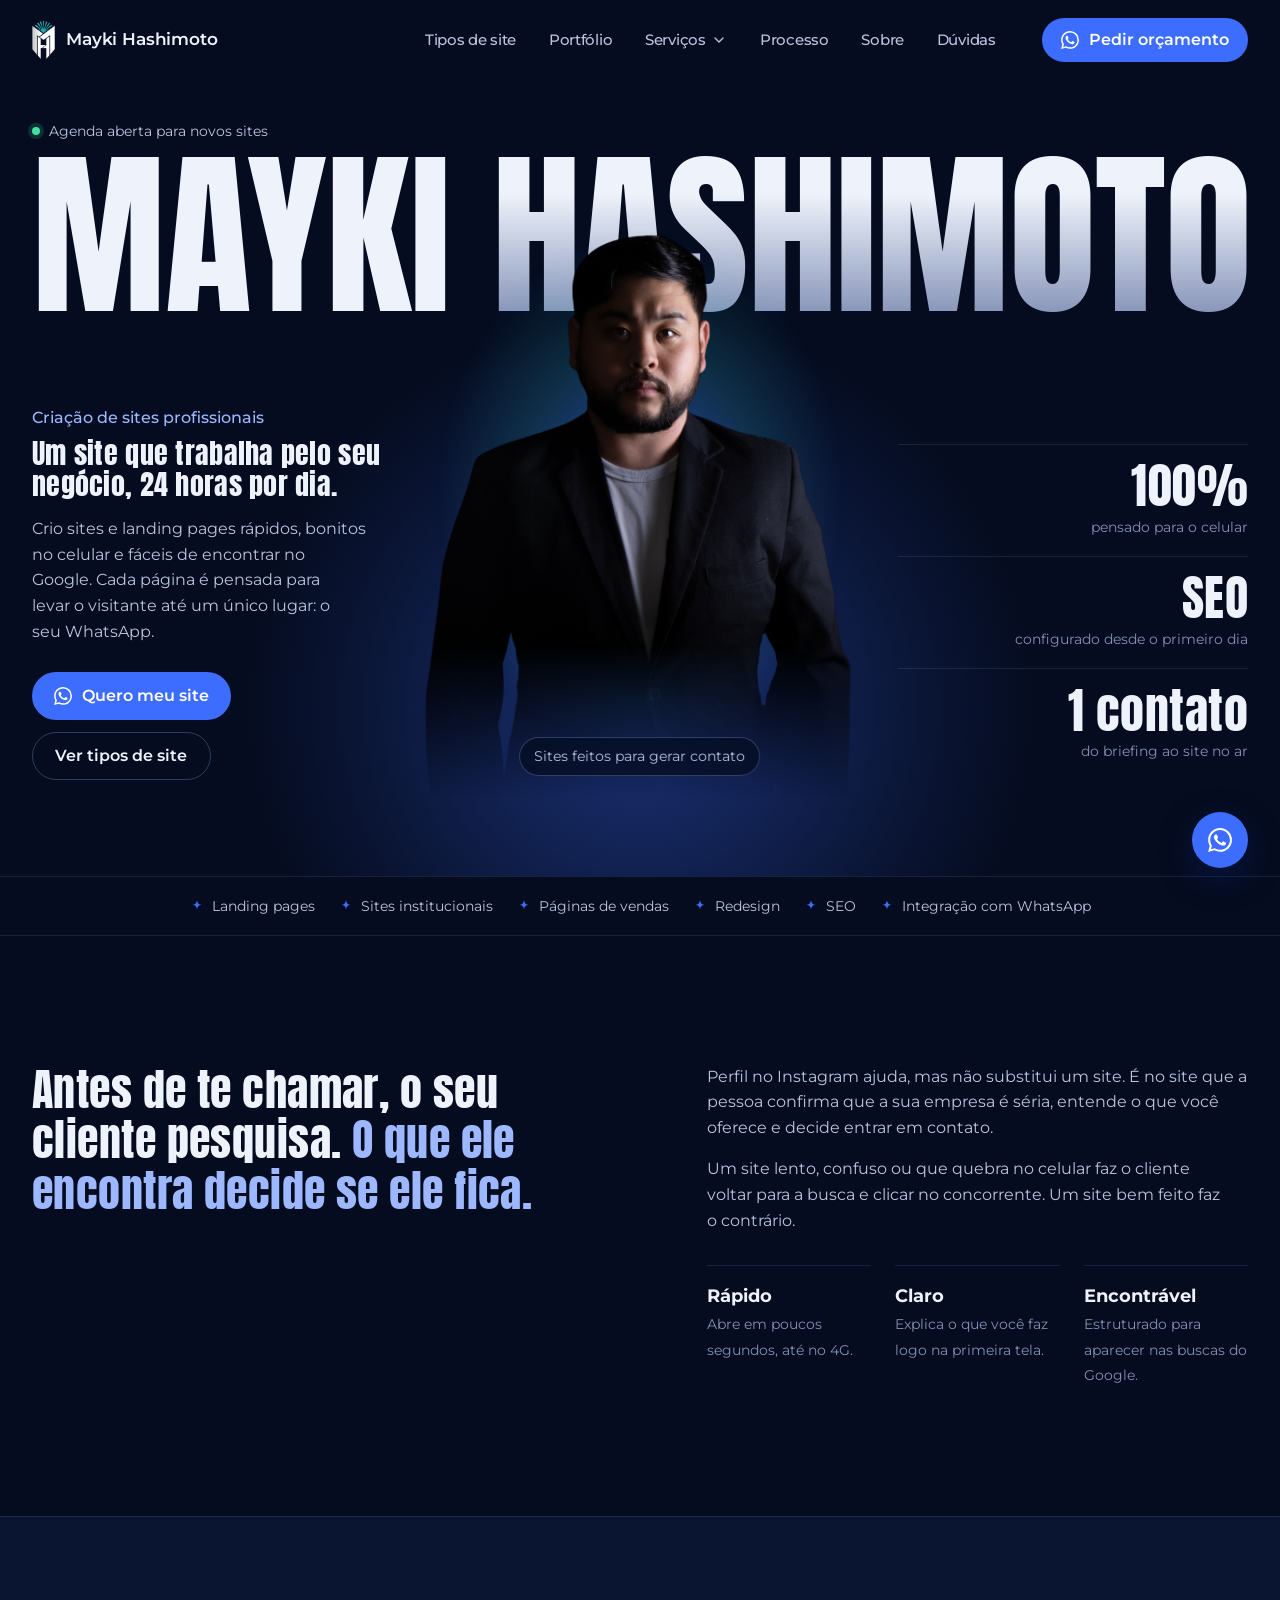
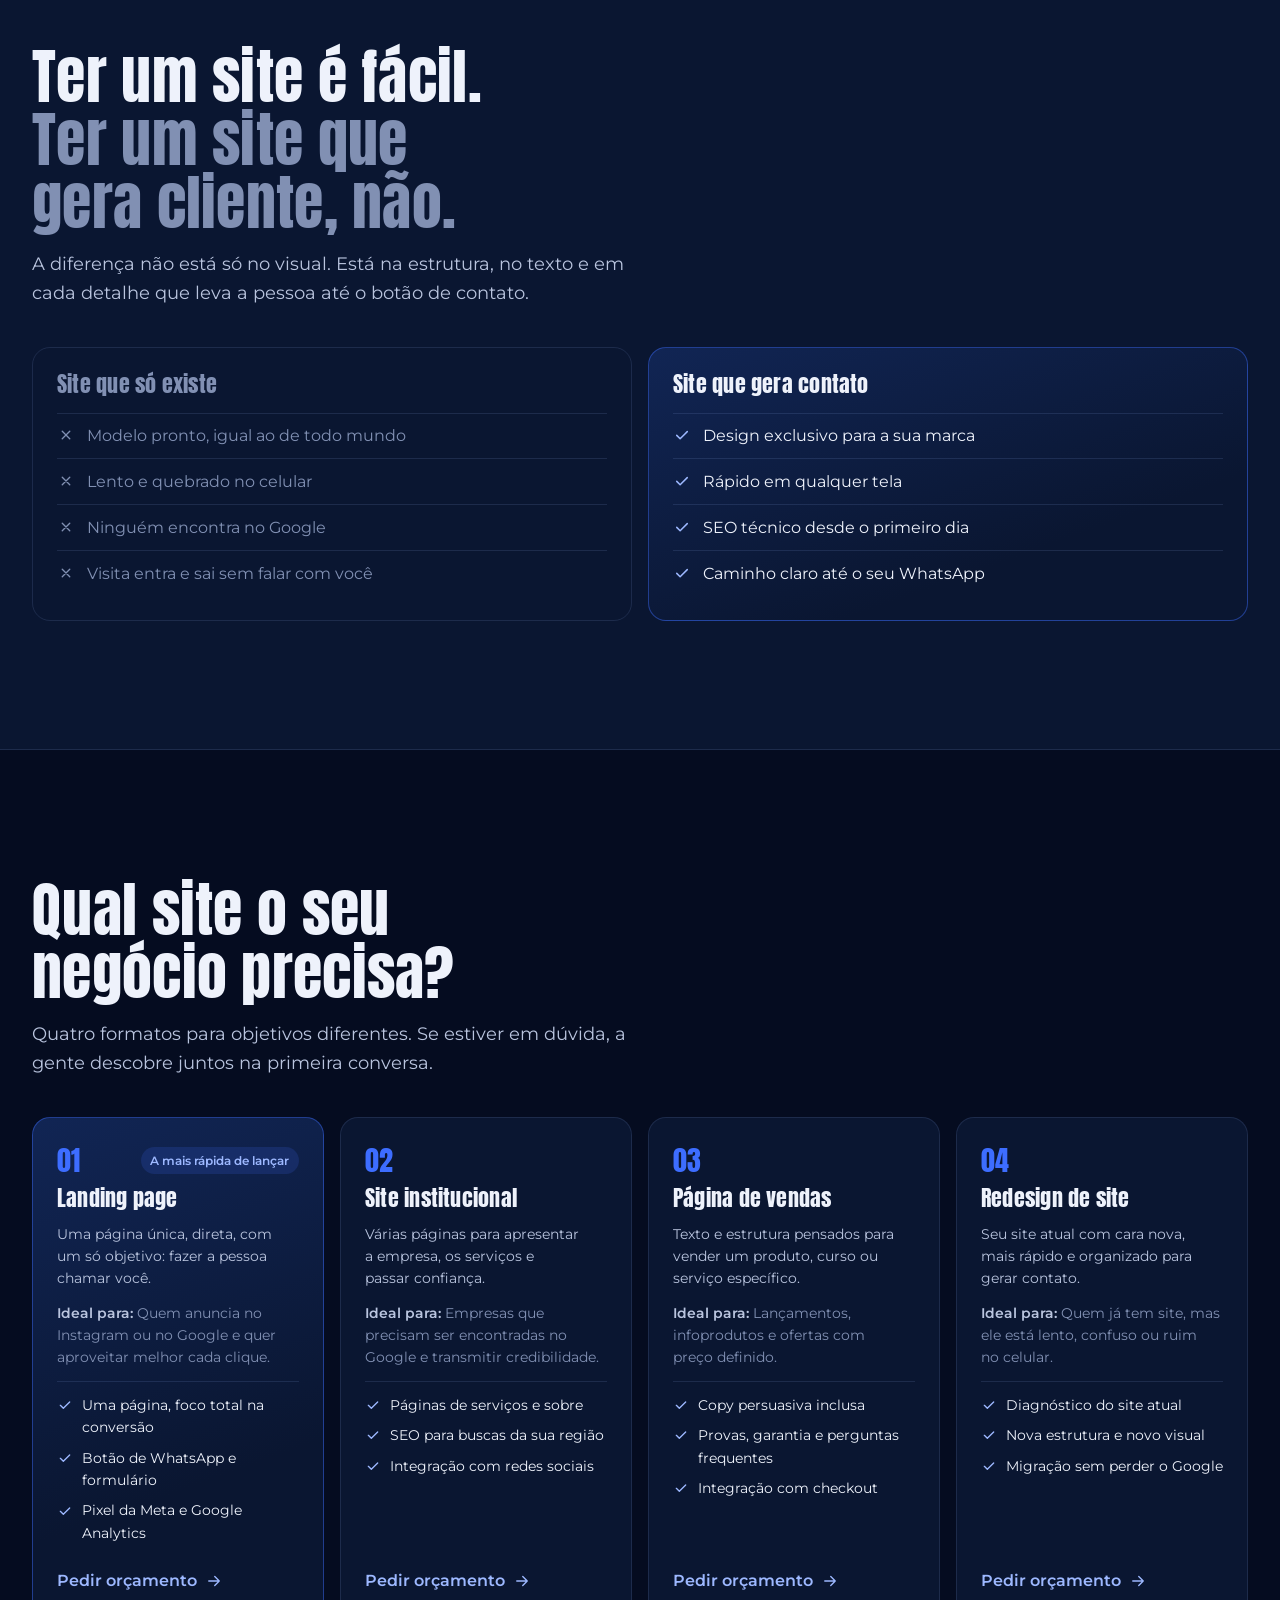
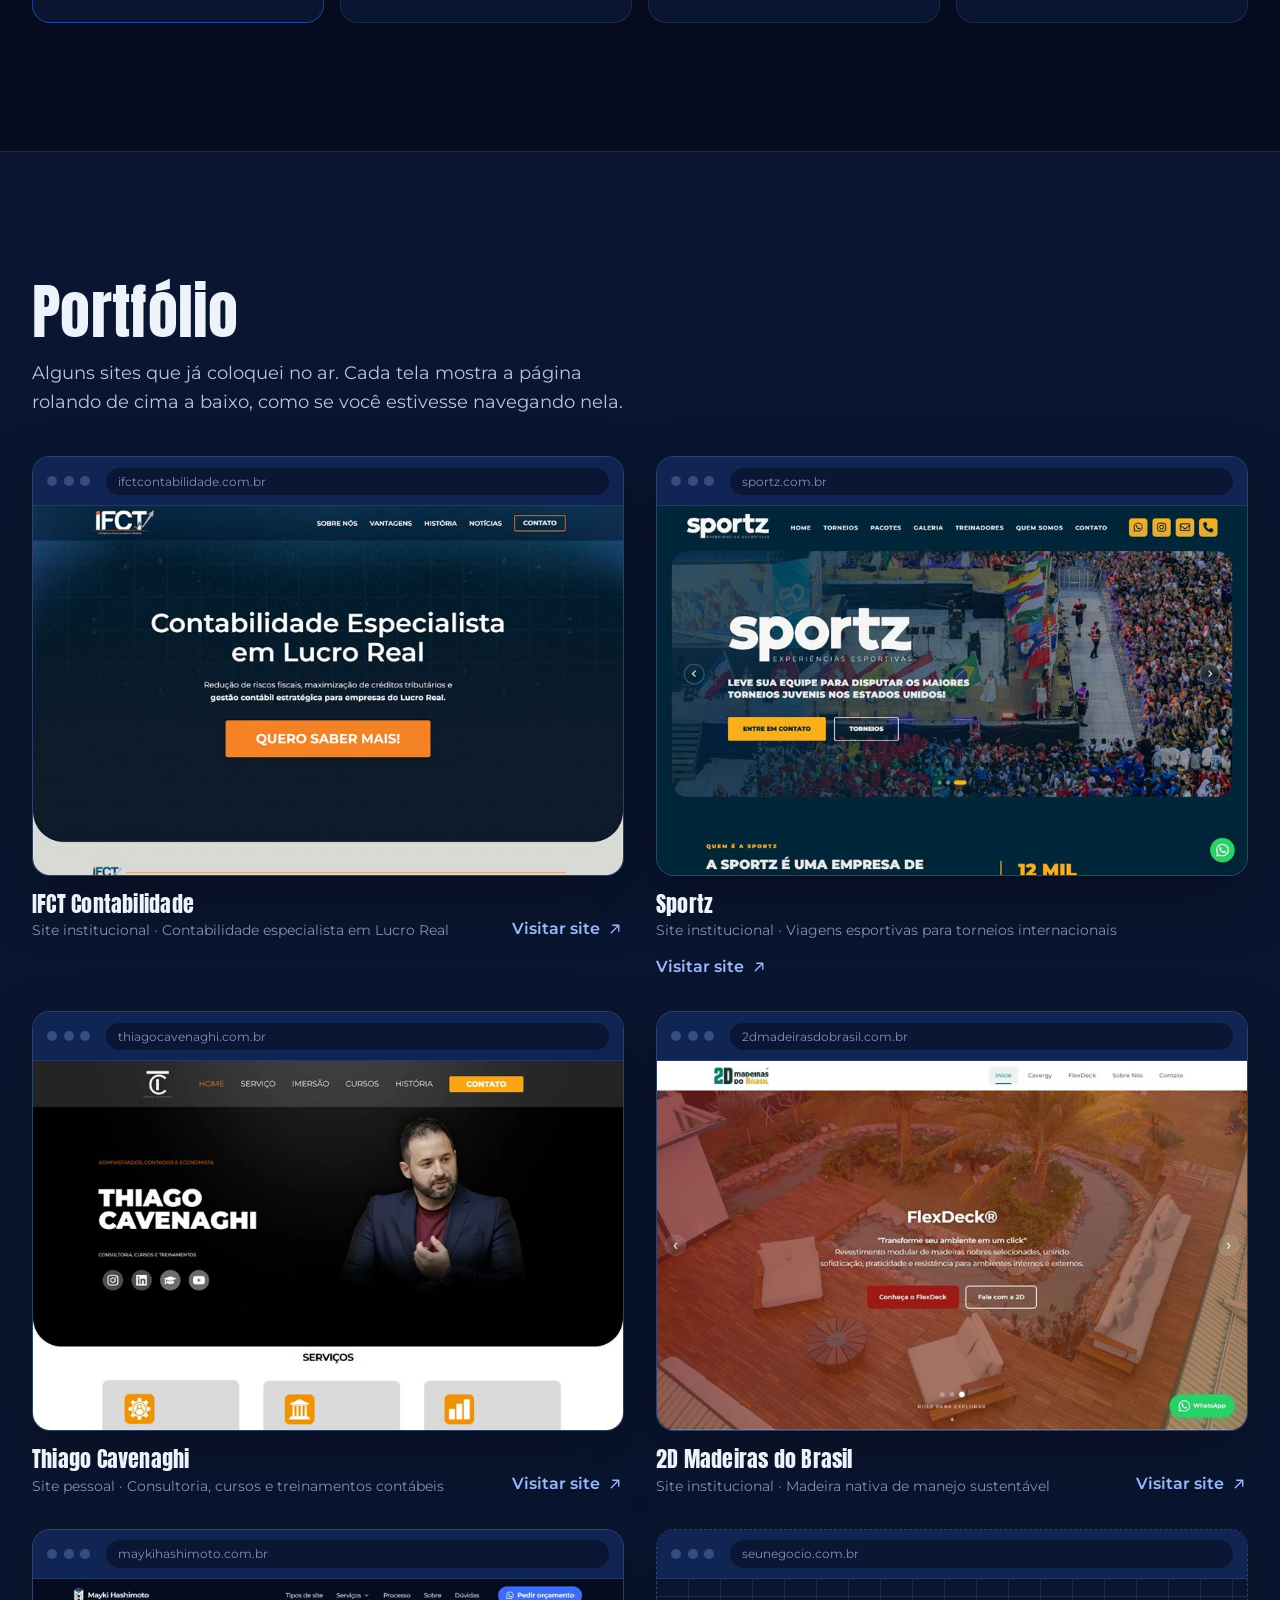
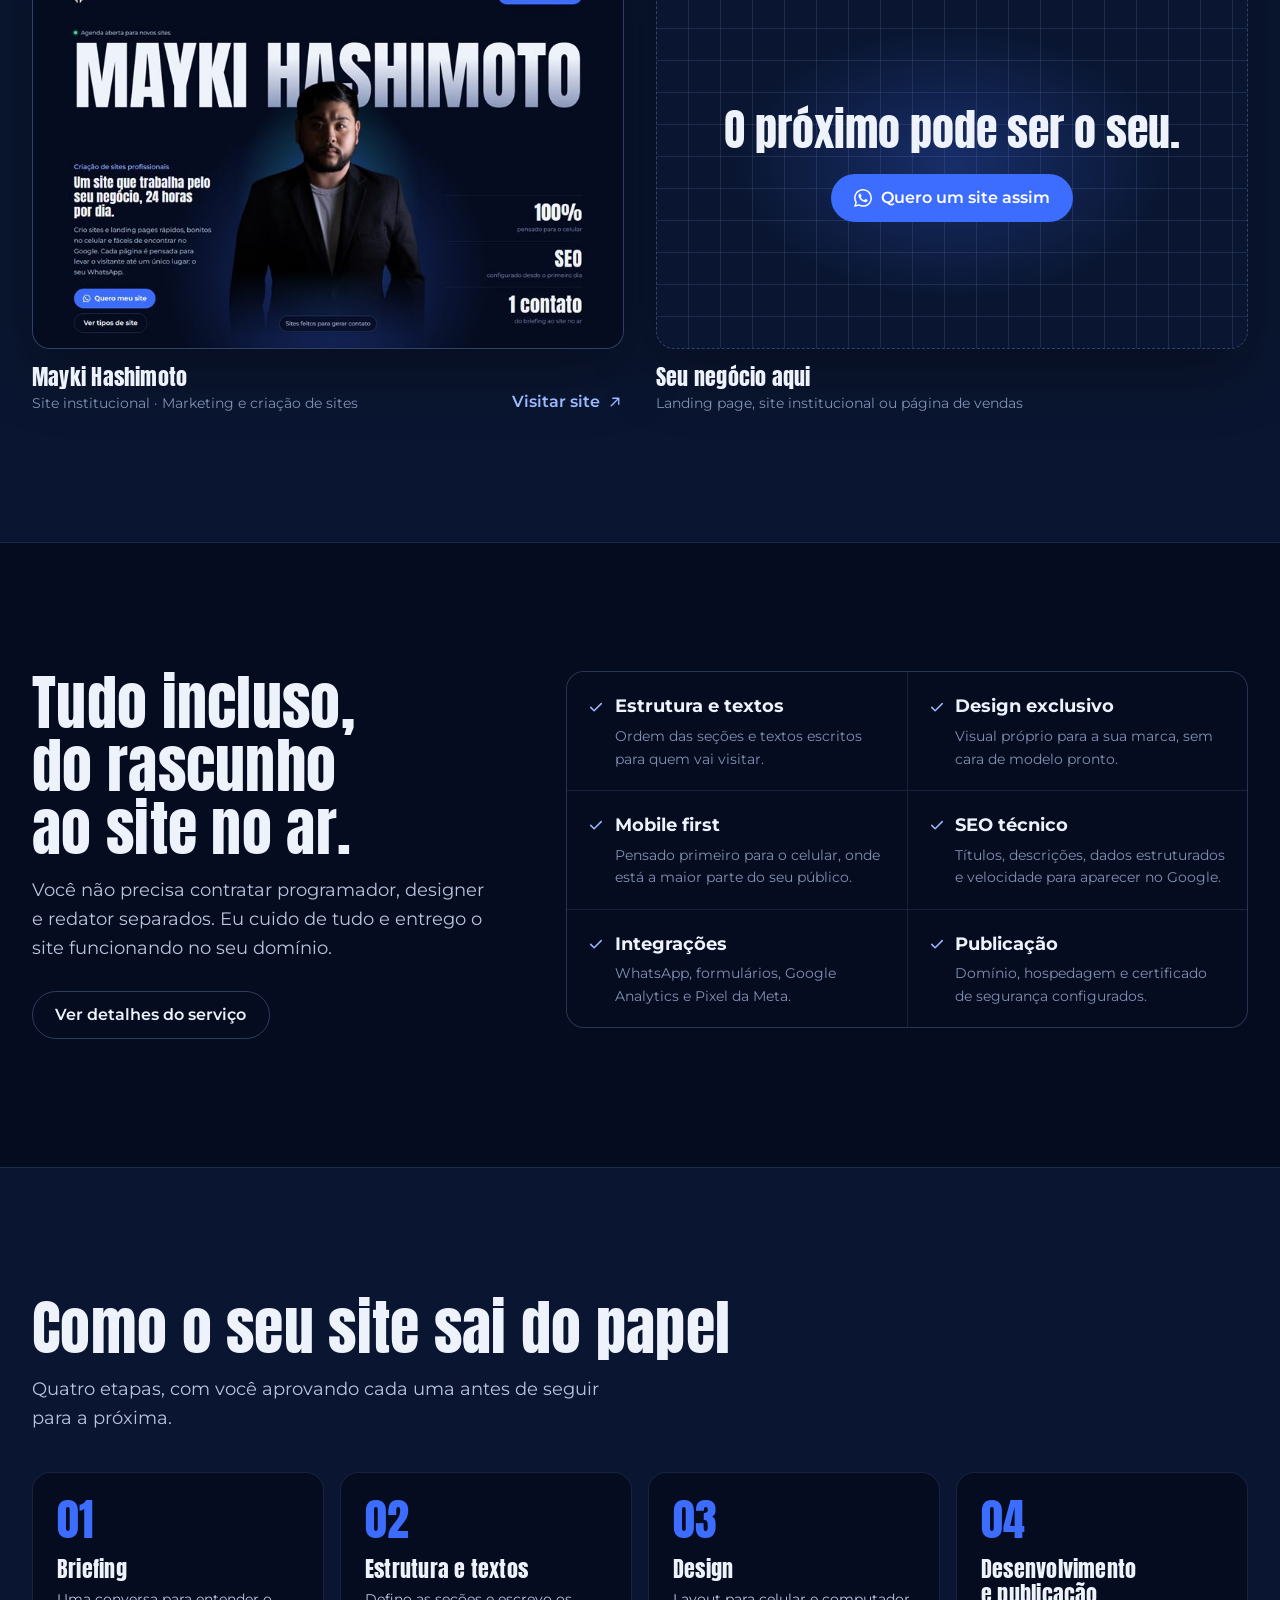
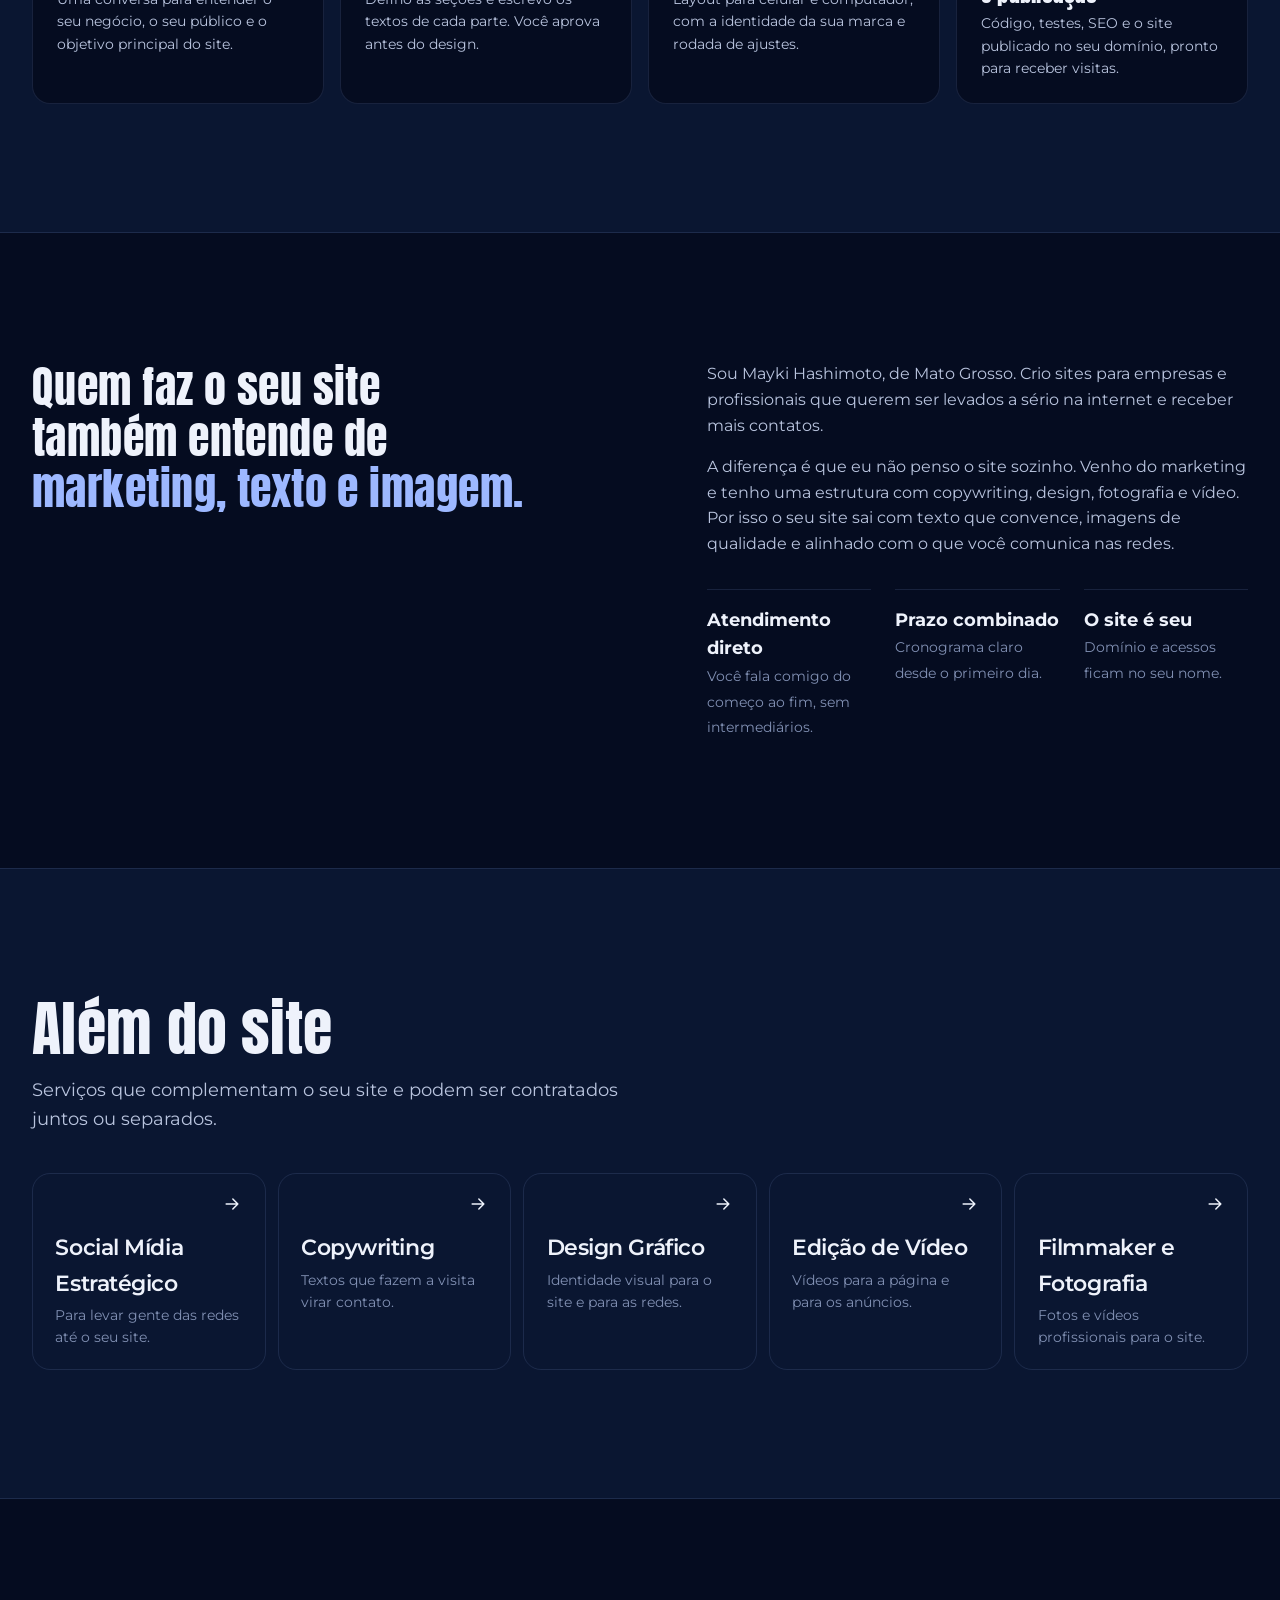
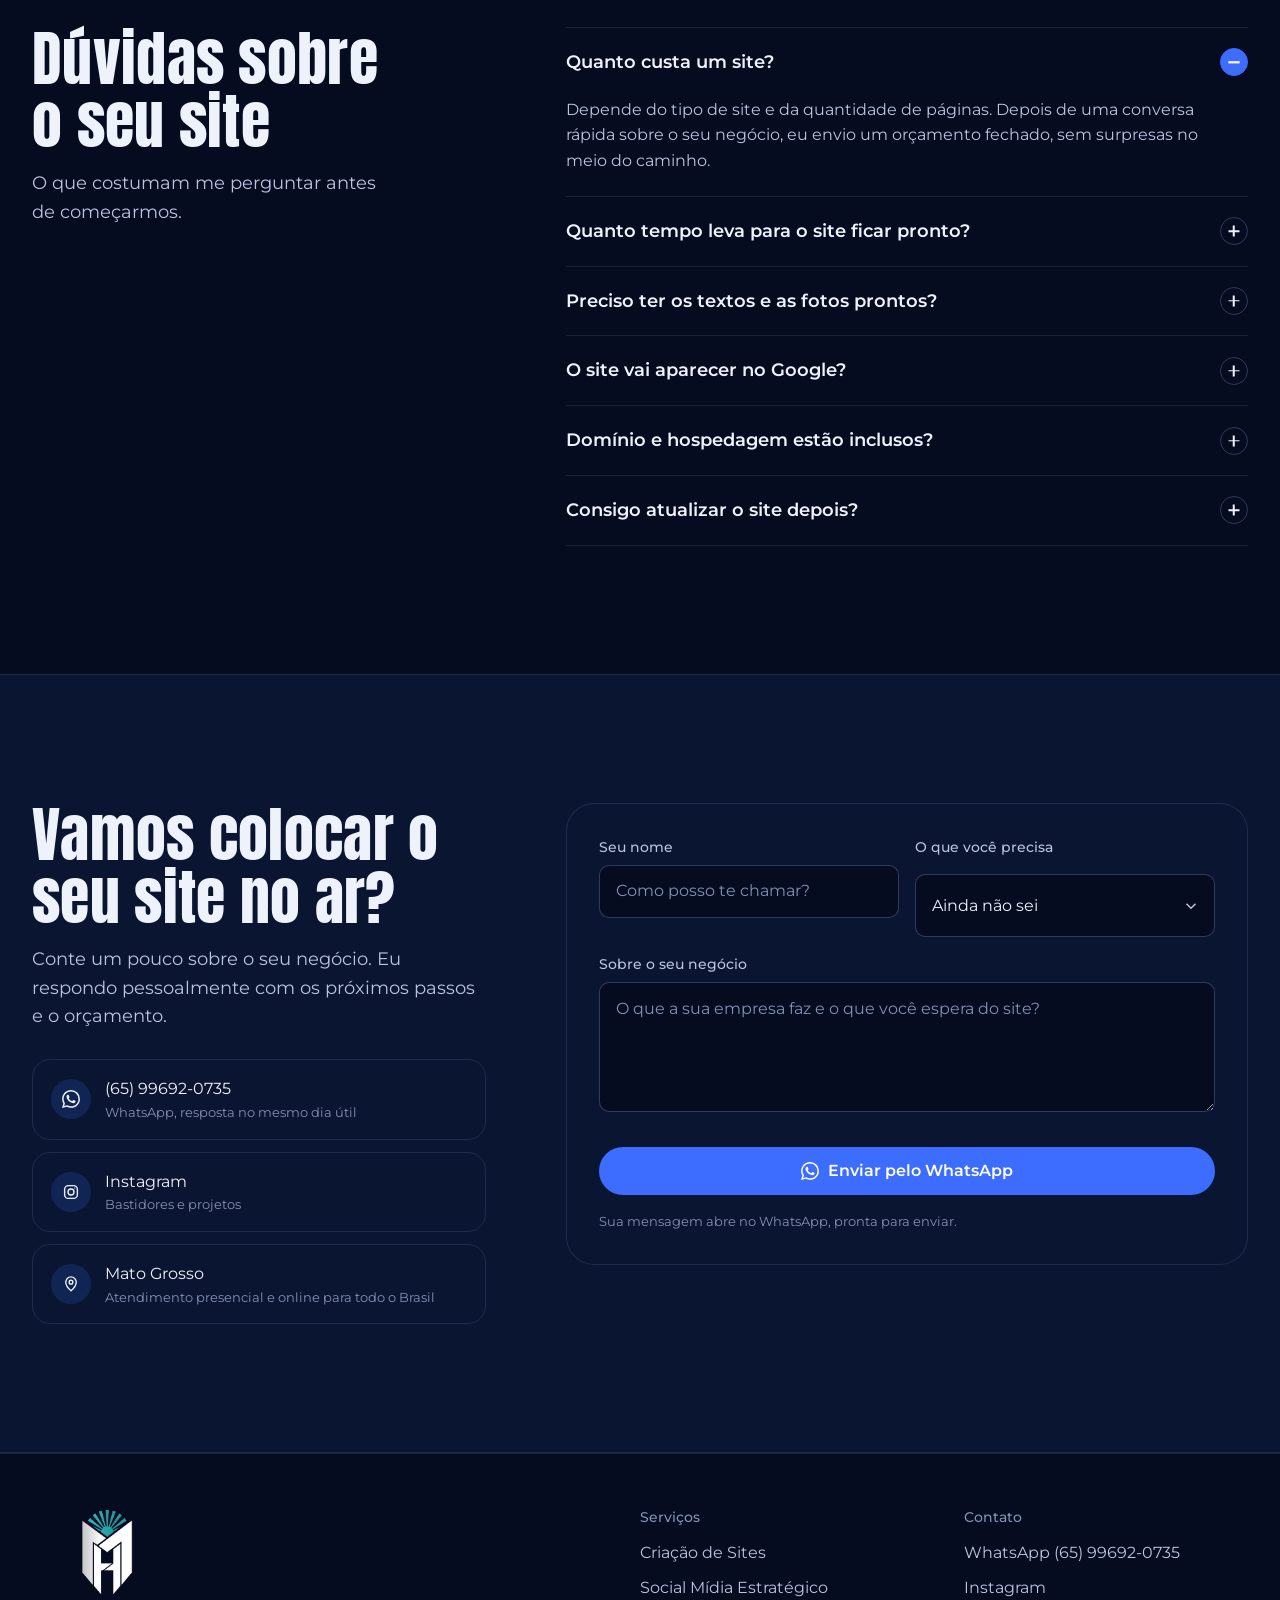
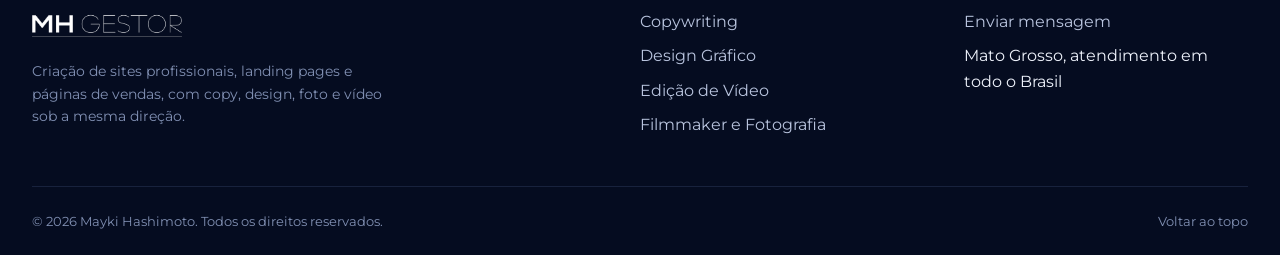
==== commit c6e6f2b6: "Novo site atualizado" ====
--- a/index.html
+++ b/index.html
@@ -1,351 +1,721 @@
-<!DOCTYPE html>
+<!doctype html>
 <html lang="pt-BR">
 <head>
-  <meta charset="UTF-8" />
-  <meta name="viewport" content="width=device-width, initial-scale=1.0" />
-  <title>Mayki Hashimoto — Social Mídia Estratégico</title>
-  <meta name="description" content="Social Mídia Estratégico para marcas que querem crescer com direção, não com sorte. Estratégia, conteúdo e resultado por Mayki Hashimoto." />
-  <link rel="preconnect" href="https://fonts.googleapis.com" />
-  <link rel="preconnect" href="https://fonts.gstatic.com" crossorigin />
-  <link href="https://fonts.googleapis.com/css2?family=Space+Grotesk:wght@400;500;600;700&family=Inter:wght@400;500;600&display=swap" rel="stylesheet" />
-  <link rel="stylesheet" href="style.css" />
+<meta charset="utf-8">
+<meta name="viewport" content="width=device-width, initial-scale=1, viewport-fit=cover">
+<title>Criação de Sites Profissionais em Mato Grosso | Mayki Hashimoto</title>
+<meta name="description" content="Criação de sites profissionais, landing pages e páginas de vendas em Mato Grosso. Sites rápidos, feitos para o celular, otimizados para o Google e pensados para gerar contato no WhatsApp.">
+<meta name="keywords" content="criação de sites, criação de sites Mato Grosso, criação de sites Cuiabá, landing page, site profissional, página de vendas, site institucional, Mayki Hashimoto">
+<meta name="author" content="Mayki Hashimoto">
+<meta name="robots" content="index, follow, max-image-preview:large">
+<link rel="canonical" href="https://www.maykihashimoto.com.br/">
+<meta name="theme-color" content="#050c20">
+<meta name="geo.region" content="BR-MT">
+
+<meta property="og:type" content="website">
+<meta property="og:locale" content="pt_BR">
+<meta property="og:site_name" content="Mayki Hashimoto">
+<meta property="og:title" content="Criação de Sites Profissionais em Mato Grosso | Mayki Hashimoto">
+<meta property="og:description" content="Criação de sites profissionais, landing pages e páginas de vendas em Mato Grosso. Sites rápidos, feitos para o celular, otimizados para o Google e pensados para gerar contato no WhatsApp.">
+<meta property="og:url" content="https://www.maykihashimoto.com.br/">
+<meta property="og:image" content="https://www.maykihashimoto.com.br/assets/og-image.jpg">
+<meta property="og:image:width" content="1200">
+<meta property="og:image:height" content="630">
+<meta property="og:image:alt" content="Mayki Hashimoto, criação de sites profissionais">
+<meta name="twitter:card" content="summary_large_image">
+<meta name="twitter:title" content="Criação de Sites Profissionais em Mato Grosso | Mayki Hashimoto">
+<meta name="twitter:description" content="Criação de sites profissionais, landing pages e páginas de vendas em Mato Grosso. Sites rápidos, feitos para o celular, otimizados para o Google e pensados para gerar contato no WhatsApp.">
+<meta name="twitter:image" content="https://www.maykihashimoto.com.br/assets/og-image.jpg">
+
+<link rel="icon" href="assets/favicon-32.png" sizes="32x32" type="image/png">
+<link rel="apple-touch-icon" href="assets/apple-touch-icon.png">
+<link rel="manifest" href="site.webmanifest">
+
+<link rel="preconnect" href="https://fonts.googleapis.com">
+<link rel="preconnect" href="https://fonts.gstatic.com" crossorigin>
+<link rel="stylesheet" href="https://fonts.googleapis.com/css2?family=Anton&family=Montserrat:wght@400;500;600;700&display=swap">
+<link rel="stylesheet" href="css/style.css">
+<link rel="preload" as="image" href="assets/img/mayki-hashimoto.png" fetchpriority="high">
+
+<script type="application/ld+json">
+{
+ "@context": "https://schema.org",
+ "@graph": [
+  {
+   "@type": "WebSite",
+   "@id": "https://www.maykihashimoto.com.br/#site",
+   "url": "https://www.maykihashimoto.com.br/",
+   "name": "Mayki Hashimoto",
+   "inLanguage": "pt-BR",
+   "publisher": {
+    "@id": "https://www.maykihashimoto.com.br/#negocio"
+   }
+  },
+  {
+   "@type": "Person",
+   "@id": "https://www.maykihashimoto.com.br/#mayki",
+   "name": "Mayki Hashimoto",
+   "jobTitle": "Criador de Sites",
+   "url": "https://www.maykihashimoto.com.br/",
+   "image": "https://www.maykihashimoto.com.br/assets/img/mayki-hashimoto.png",
+   "knowsAbout": [
+    "Criação de sites",
+    "Landing pages",
+    "SEO",
+    "UX",
+    "Copywriting",
+    "Design gráfico",
+    "Social media",
+    "Edição de vídeo",
+    "Fotografia"
+   ],
+   "worksFor": {
+    "@id": "https://www.maykihashimoto.com.br/#negocio"
+   }
+  },
+  {
+   "@type": "ProfessionalService",
+   "@id": "https://www.maykihashimoto.com.br/#negocio",
+   "name": "Mayki Hashimoto",
+   "description": "Criação de sites profissionais, landing pages e páginas de vendas, com copy, design, foto e vídeo feitos pela mesma equipe.",
+   "url": "https://www.maykihashimoto.com.br/",
+   "image": "https://www.maykihashimoto.com.br/assets/og-image.jpg",
+   "logo": "https://www.maykihashimoto.com.br/assets/icon-512.png",
+   "telephone": "+55 65 99692-0735",
+   "priceRange": "$$",
+   "address": {
+    "@type": "PostalAddress",
+    "addressRegion": "MT",
+    "addressCountry": "BR"
+   },
+   "areaServed": [
+    {
+     "@type": "State",
+     "name": "Mato Grosso"
+    },
+    {
+     "@type": "Country",
+     "name": "Brasil"
+    }
+   ],
+   "founder": {
+    "@id": "https://www.maykihashimoto.com.br/#mayki"
+   },
+   "contactPoint": {
+    "@type": "ContactPoint",
+    "telephone": "+55 65 99692-0735",
+    "contactType": "customer service",
+    "availableLanguage": "Portuguese"
+   },
+   "hasOfferCatalog": {
+    "@type": "OfferCatalog",
+    "name": "Criação de sites",
+    "itemListElement": [
+     {
+      "@type": "Offer",
+      "itemOffered": {
+       "@type": "Service",
+       "name": "Landing page",
+       "description": "Uma página única, direta, com um só objetivo: fazer a pessoa chamar você.",
+       "url": "https://www.maykihashimoto.com.br/criacao-de-sites"
+      }
+     },
+     {
+      "@type": "Offer",
+      "itemOffered": {
+       "@type": "Service",
+       "name": "Site institucional",
+       "description": "Várias páginas para apresentar a empresa, os serviços e passar confiança.",
+       "url": "https://www.maykihashimoto.com.br/criacao-de-sites"
+      }
+     },
+     {
+      "@type": "Offer",
+      "itemOffered": {
+       "@type": "Service",
+       "name": "Página de vendas",
+       "description": "Texto e estrutura pensados para vender um produto, curso ou serviço específico.",
+       "url": "https://www.maykihashimoto.com.br/criacao-de-sites"
+      }
+     },
+     {
+      "@type": "Offer",
+      "itemOffered": {
+       "@type": "Service",
+       "name": "Redesign de site",
+       "description": "Seu site atual com cara nova, mais rápido e organizado para gerar contato.",
+       "url": "https://www.maykihashimoto.com.br/criacao-de-sites"
+      }
+     },
+     {
+      "@type": "Offer",
+      "itemOffered": {
+       "@type": "Service",
+       "name": "Social Mídia Estratégico",
+       "url": "https://www.maykihashimoto.com.br/social-media"
+      }
+     },
+     {
+      "@type": "Offer",
+      "itemOffered": {
+       "@type": "Service",
+       "name": "Copywriting",
+       "url": "https://www.maykihashimoto.com.br/copywriting"
+      }
+     },
+     {
+      "@type": "Offer",
+      "itemOffered": {
+       "@type": "Service",
+       "name": "Design Gráfico",
+       "url": "https://www.maykihashimoto.com.br/design-grafico"
+      }
+     },
+     {
+      "@type": "Offer",
+      "itemOffered": {
+       "@type": "Service",
+       "name": "Edição de Vídeo",
+       "url": "https://www.maykihashimoto.com.br/edicao-de-video"
+      }
+     },
+     {
+      "@type": "Offer",
+      "itemOffered": {
+       "@type": "Service",
+       "name": "Filmmaker e Fotografia",
+       "url": "https://www.maykihashimoto.com.br/filmmaker-fotografia"
+      }
+     }
+    ]
+   }
+  },
+  {
+   "@type": "FAQPage",
+   "mainEntity": [
+    {
+     "@type": "Question",
+     "name": "Quanto custa um site?",
+     "acceptedAnswer": {
+      "@type": "Answer",
+      "text": "Depende do tipo de site e da quantidade de páginas. Depois de uma conversa rápida sobre o seu negócio, eu envio um orçamento fechado, sem surpresas no meio do caminho."
+     }
+    },
+    {
+     "@type": "Question",
+     "name": "Quanto tempo leva para o site ficar pronto?",
+     "acceptedAnswer": {
+      "@type": "Answer",
+      "text": "Uma landing page costuma levar de 1 a 2 semanas. Sites institucionais com várias páginas levam de 3 a 5 semanas, dependendo do envio de conteúdo."
+     }
+    },
+    {
+     "@type": "Question",
+     "name": "Preciso ter os textos e as fotos prontos?",
+     "acceptedAnswer": {
+      "@type": "Answer",
+      "text": "Não. Eu escrevo os textos do site com base na nossa conversa. Se precisar de fotos ou vídeos profissionais, a captação também pode ser feita pela mesma equipe."
+     }
+    },
+    {
+     "@type": "Question",
+     "name": "O site vai aparecer no Google?",
+     "acceptedAnswer": {
+      "@type": "Answer",
+      "text": "Sim. Todo site sai com SEO técnico configurado e é enviado para indexação. A posição nas buscas também depende de conteúdo e de tempo."
+     }
+    },
+    {
+     "@type": "Question",
+     "name": "Domínio e hospedagem estão inclusos?",
+     "acceptedAnswer": {
+      "@type": "Answer",
+      "text": "Eu cuido de toda a configuração: domínio, hospedagem e certificado de segurança. O domínio fica registrado no seu nome, então o site é sempre seu."
+     }
+    },
+    {
+     "@type": "Question",
+     "name": "Consigo atualizar o site depois?",
+     "acceptedAnswer": {
+      "@type": "Answer",
+      "text": "Combinamos o formato ideal: manutenção feita por mim ou uma estrutura que você mesmo consiga atualizar."
+     }
+    }
+   ]
+  }
+ ]
+}
+</script>
 </head>
-<body class="theme-dark">
-
-  <!-- HEADER -->
-  <header class="site-header" id="top">
-    <div class="container header-inner">
-      <a href="#top" class="logo">
-        <!-- 
-          Para usar sua própria logo:
-          1. Descomente a tag <img> abaixo e coloque o link da imagem no 'src'
-          2. Apague ou comente as tags <span> com o texto "Mayki Hashimoto"
-        -->
-        <img src="../assent/2.png" alt="Logo" class="logo-img logo-for-dark">
-        <img src="../assent/1.png" alt="Logo" class="logo-img logo-for-light">
-        <!-- <span class="logo-mark">M</span> -->
-        <span class="logo-text">Mayki<span class="logo-accent">Hashimoto</span></span>
-      </a>
-
-      <nav class="nav" id="nav">
-        <ul class="nav-list">
-          <li><a href="#sobre" class="nav-link">Sobre</a></li>
-          <li><a href="#servico-principal" class="nav-link">Estratégia</a></li>
-          <li><a href="#servicos" class="nav-link">Serviços</a></li>
-          <!-- <li><a href="#portfolio" class="nav-link">Portfólio</a></li> -->
-          <li><a href="#duvidas" class="nav-link">Dúvidas</a></li>
-          <li><a href="#contato" class="nav-link nav-cta">Contato</a></li>
-        </ul>
-      </nav>
-
-      <div class="header-actions">
-        <button class="theme-toggle" id="themeToggle" aria-label="Alternar tema claro e escuro">
-          <span class="theme-icon theme-icon-moon" aria-hidden="true">
-            <svg viewBox="0 0 24 24" width="18" height="18" fill="none" stroke="currentColor" stroke-width="2" stroke-linecap="round" stroke-linejoin="round"><path d="M21 12.79A9 9 0 1 1 11.21 3 7 7 0 0 0 21 12.79z"/></svg>
-          </span>
-          <span class="theme-icon theme-icon-sun" aria-hidden="true">
-            <svg viewBox="0 0 24 24" width="18" height="18" fill="none" stroke="currentColor" stroke-width="2" stroke-linecap="round" stroke-linejoin="round"><circle cx="12" cy="12" r="4"/><path d="M12 2v2M12 20v2M4.93 4.93l1.41 1.41M17.66 17.66l1.41 1.41M2 12h2M20 12h2M6.34 17.66l-1.41 1.41M19.07 4.93l-1.41 1.41"/></svg>
-          </span>
-        </button>
-
-        <button class="hamburger" id="hamburger" aria-label="Abrir menu" aria-expanded="false" aria-controls="nav">
-          <span class="hamburger-line"></span>
-          <span class="hamburger-line"></span>
-          <span class="hamburger-line"></span>
-        </button>
+<body>
+<a class="skip-link" href="#conteudo">Pular para o conteúdo</a>
+<header class="site-header" data-header>
+  <div class="container header-inner">
+    <a class="brand" href="index.html" aria-label="Mayki Hashimoto, página inicial">
+      <img class="brand-mark" src="assets/img/logo-simbolo.png" alt="" width="72" height="120">
+      <span class="brand-name">Mayki Hashimoto</span>
+    </a>
+    <button class="menu-toggle" type="button" aria-expanded="false" aria-controls="menu" data-menu-toggle>
+      <span class="sr-only">Abrir menu</span><span class="menu-icon" aria-hidden="true"></span>
+    </button>
+    <nav class="site-nav" id="menu" aria-label="Principal" data-menu>
+      <ul class="nav-list">
+        <li><a href="#sites">Tipos de site</a></li>
+        <li><a href="#portfolio">Portfólio</a></li>
+        <li class="has-sub">
+          <button class="nav-sub-toggle" type="button" aria-expanded="false" data-sub-toggle>Serviços <svg viewBox="0 0 24 24" fill="none" stroke="currentColor" stroke-width="2" stroke-linecap="round" aria-hidden="true"><path d="m6 9 6 6 6-6"/></svg></button>
+          <ul class="nav-sub">
+          <li><a href="criacao-de-sites.html">Criação de Sites</a></li>
+          <li><a href="social-media.html">Social Mídia Estratégico</a></li>
+          <li><a href="copywriting.html">Copywriting</a></li>
+          <li><a href="design-grafico.html">Design Gráfico</a></li>
+          <li><a href="edicao-de-video.html">Edição de Vídeo</a></li>
+          <li><a href="filmmaker-fotografia.html">Filmmaker e Fotografia</a></li>
+          </ul>
+        </li>
+        <li><a href="#processo">Processo</a></li>
+        <li><a href="#sobre">Sobre</a></li>
+        <li><a href="#duvidas">Dúvidas</a></li>
+      </ul>
+      <a class="btn btn--primary nav-cta" href="https://wa.me/5565996920735?text=Ol%C3%A1%2C%20Mayki!%20Vim%20pelo%20site%20e%20quero%20um%20or%C3%A7amento%20de%20site." target="_blank" rel="noopener"><svg class="ico-wa" viewBox="0 0 24 24" fill="currentColor" aria-hidden="true"><path d="M17.472 14.382c-.297-.149-1.758-.867-2.03-.967-.273-.099-.471-.148-.67.15-.197.297-.767.966-.94 1.164-.173.199-.347.223-.644.075-.297-.15-1.255-.463-2.39-1.475-.883-.788-1.48-1.761-1.653-2.059-.173-.297-.018-.458.13-.606.134-.133.298-.347.446-.52.149-.174.198-.298.298-.497.099-.198.05-.371-.025-.52-.075-.149-.669-1.612-.916-2.207-.242-.579-.487-.5-.669-.51-.173-.008-.371-.01-.57-.01-.198 0-.52.074-.792.372-.272.297-1.04 1.016-1.04 2.479 0 1.462 1.065 2.875 1.213 3.074.149.198 2.096 3.2 5.077 4.487.709.306 1.262.489 1.694.625.712.227 1.36.195 1.871.118.571-.085 1.758-.719 2.006-1.413.248-.694.248-1.289.173-1.413-.074-.124-.272-.198-.57-.347m-5.421 7.403h-.004a9.87 9.87 0 0 1-5.031-1.378l-.361-.214-3.741.982.998-3.648-.235-.374a9.86 9.86 0 0 1-1.51-5.26c.001-5.45 4.436-9.884 9.888-9.884 2.64 0 5.122 1.03 6.988 2.898a9.825 9.825 0 0 1 2.893 6.994c-.003 5.45-4.437 9.884-9.885 9.884m8.413-18.297A11.815 11.815 0 0 0 12.05 0C5.495 0 .16 5.335.157 11.892c0 2.096.547 4.142 1.588 5.945L.057 24l6.305-1.654a11.882 11.882 0 0 0 5.683 1.448h.005c6.554 0 11.89-5.335 11.893-11.893a11.821 11.821 0 0 0-3.48-8.413Z"/></svg> Pedir orçamento</a>
+    </nav>
+  </div>
+</header>
+<main id="conteudo">
+
+<section class="hero" aria-labelledby="hero-title">
+  <div class="container hero-grid">
+    <p class="hero-status"><span class="dot" aria-hidden="true"></span>Agenda aberta para novos sites</p>
+
+    <h1 class="hero-title" id="hero-title" data-fit>
+      <span class="line">Mayki </span><span class="line line--last">Hashimoto</span>
+      <span class="sr-only">, criação de sites profissionais</span>
+    </h1>
+
+    <figure class="hero-photo">
+      <img src="assets/img/mayki-hashimoto.png" alt="Retrato de Mayki Hashimoto, criador de sites" width="452" height="709" fetchpriority="high" decoding="async">
+      <figcaption>Sites feitos para gerar contato</figcaption>
+    </figure>
+
+    <div class="hero-copy">
+      <p class="hero-role">Criação de sites profissionais</p>
+      <p class="hero-headline">Um site que trabalha pelo seu negócio, 24 horas por dia.</p>
+      <p class="hero-text">Crio sites e landing pages rápidos, bonitos no celular e fáceis de encontrar no Google. Cada página é pensada para levar o visitante até um único lugar: o seu WhatsApp.</p>
+      <div class="hero-actions">
+        <a class="btn btn--primary" href="https://wa.me/5565996920735?text=Ol%C3%A1%2C%20Mayki!%20Vim%20pelo%20site%20e%20quero%20um%20or%C3%A7amento%20de%20site." target="_blank" rel="noopener"><svg class="ico-wa" viewBox="0 0 24 24" fill="currentColor" aria-hidden="true"><path d="M17.472 14.382c-.297-.149-1.758-.867-2.03-.967-.273-.099-.471-.148-.67.15-.197.297-.767.966-.94 1.164-.173.199-.347.223-.644.075-.297-.15-1.255-.463-2.39-1.475-.883-.788-1.48-1.761-1.653-2.059-.173-.297-.018-.458.13-.606.134-.133.298-.347.446-.52.149-.174.198-.298.298-.497.099-.198.05-.371-.025-.52-.075-.149-.669-1.612-.916-2.207-.242-.579-.487-.5-.669-.51-.173-.008-.371-.01-.57-.01-.198 0-.52.074-.792.372-.272.297-1.04 1.016-1.04 2.479 0 1.462 1.065 2.875 1.213 3.074.149.198 2.096 3.2 5.077 4.487.709.306 1.262.489 1.694.625.712.227 1.36.195 1.871.118.571-.085 1.758-.719 2.006-1.413.248-.694.248-1.289.173-1.413-.074-.124-.272-.198-.57-.347m-5.421 7.403h-.004a9.87 9.87 0 0 1-5.031-1.378l-.361-.214-3.741.982.998-3.648-.235-.374a9.86 9.86 0 0 1-1.51-5.26c.001-5.45 4.436-9.884 9.888-9.884 2.64 0 5.122 1.03 6.988 2.898a9.825 9.825 0 0 1 2.893 6.994c-.003 5.45-4.437 9.884-9.885 9.884m8.413-18.297A11.815 11.815 0 0 0 12.05 0C5.495 0 .16 5.335.157 11.892c0 2.096.547 4.142 1.588 5.945L.057 24l6.305-1.654a11.882 11.882 0 0 0 5.683 1.448h.005c6.554 0 11.89-5.335 11.893-11.893a11.821 11.821 0 0 0-3.48-8.413Z"/></svg> Quero meu site</a>
+        <a class="btn btn--ghost" href="#sites">Ver tipos de site</a>
       </div>
     </div>
-  </header>
-
-  <!-- HERO -->
-  <section class="hero" id="hero">
-    <div class="hero-glow" aria-hidden="true"></div>
-    <div class="container hero-inner">
-      <div class="hero-content">
-        <span class="eyebrow">Social Mídia Estratégico</span>
-        <h1 class="hero-title">
-          Sua marca não precisa de <span class="grad-text">mais posts</span>.
-          Precisa de <span class="grad-text">direção</span>.
-        </h1>
-        <p class="hero-sub">
-          Transformo redes sociais em máquinas de posicionamento e vendas.
-          Estratégia primeiro, conteúdo depois, para você crescer com método, não com sorte.
-        </p>
-        <div class="hero-actions">
-          <a href="https://wa.me/5565996920735?text=Ol%C3%A1%20Mayki%2C%20quero%20falar%20sobre%20social%20m%C3%ADdia%20estrat%C3%A9gico." class="btn btn-primary" target="_blank" rel="noopener">Quero uma estratégia</a>
-          <a href="#servico-principal" class="btn btn-ghost">Como funciona</a>
-        </div>
-        <ul class="hero-metrics">
-          <li><strong>2 anos</strong><span>de mercado</span></li>
-          <li><strong>5 áreas</strong><span>sob um só time</span></li>
+
+    <ul class="hero-facts" aria-label="Destaques">
+      <li><span class="fact-value">100%</span><span class="fact-label">pensado para o celular</span></li>
+      <li><span class="fact-value">SEO</span><span class="fact-label">configurado desde o primeiro dia</span></li>
+      <li><span class="fact-value">1 contato</span><span class="fact-label">do briefing ao site no ar</span></li>
+    </ul>
+  </div>
+</section>
+
+<div class="service-strip" aria-label="O que eu crio">
+  <div class="container"><ul><li><svg viewBox="0 0 24 24" fill="currentColor" aria-hidden="true"><path d="M12 2c.6 4.8 2.6 7.4 8 8-5.4.6-7.4 3.2-8 8-.6-4.8-2.6-7.4-8-8 5.4-.6 7.4-3.2 8-8Z"/></svg>Landing pages</li><li><svg viewBox="0 0 24 24" fill="currentColor" aria-hidden="true"><path d="M12 2c.6 4.8 2.6 7.4 8 8-5.4.6-7.4 3.2-8 8-.6-4.8-2.6-7.4-8-8 5.4-.6 7.4-3.2 8-8Z"/></svg>Sites institucionais</li><li><svg viewBox="0 0 24 24" fill="currentColor" aria-hidden="true"><path d="M12 2c.6 4.8 2.6 7.4 8 8-5.4.6-7.4 3.2-8 8-.6-4.8-2.6-7.4-8-8 5.4-.6 7.4-3.2 8-8Z"/></svg>Páginas de vendas</li><li><svg viewBox="0 0 24 24" fill="currentColor" aria-hidden="true"><path d="M12 2c.6 4.8 2.6 7.4 8 8-5.4.6-7.4 3.2-8 8-.6-4.8-2.6-7.4-8-8 5.4-.6 7.4-3.2 8-8Z"/></svg>Redesign</li><li><svg viewBox="0 0 24 24" fill="currentColor" aria-hidden="true"><path d="M12 2c.6 4.8 2.6 7.4 8 8-5.4.6-7.4 3.2-8 8-.6-4.8-2.6-7.4-8-8 5.4-.6 7.4-3.2 8-8Z"/></svg>SEO</li><li><svg viewBox="0 0 24 24" fill="currentColor" aria-hidden="true"><path d="M12 2c.6 4.8 2.6 7.4 8 8-5.4.6-7.4 3.2-8 8-.6-4.8-2.6-7.4-8-8 5.4-.6 7.4-3.2 8-8Z"/></svg>Integração com WhatsApp</li></ul></div>
+</div>
+
+<section class="section" id="por-que" aria-labelledby="por-que-title">
+  <div class="container about-grid">
+    <h2 class="about-statement" id="por-que-title">Antes de te chamar, o seu cliente pesquisa. <em>O que ele encontra decide se ele fica.</em></h2>
+    <div class="about-body">
+      <p>Perfil no Instagram ajuda, mas não substitui um site. É no site que a pessoa confirma que a sua empresa é séria, entende o que você oferece e decide entrar em contato.</p>
+      <p>Um site lento, confuso ou que quebra no celular faz o cliente voltar para a busca e clicar no concorrente. Um site bem feito faz o contrário.</p>
+      <ul class="principles">
+        <li><strong>Rápido</strong><span>Abre em poucos segundos, até no 4G.</span></li>
+        <li><strong>Claro</strong><span>Explica o que você faz logo na primeira tela.</span></li>
+        <li><strong>Encontrável</strong><span>Estruturado para aparecer nas buscas do Google.</span></li>
+      </ul>
+    </div>
+  </div>
+</section>
+
+<section class="section section--alt" aria-labelledby="compare-title">
+  <div class="container">
+    <div class="section-head">
+      <h2 class="section-title" id="compare-title">Ter um site é fácil. <span class="soft">Ter um site que gera cliente, não.</span></h2>
+      <p class="section-lead">A diferença não está só no visual. Está na estrutura, no texto e em cada detalhe que leva a pessoa até o botão de contato.</p>
+    </div>
+    <div class="compare">
+      <div class="compare-col compare-col--weak">
+        <h3>Site que só existe</h3>
+        <ul>
+          <li><svg viewBox="0 0 24 24" fill="none" stroke="currentColor" stroke-width="1.8" stroke-linecap="round" aria-hidden="true"><path d="M7 7l10 10M17 7 7 17"/></svg>Modelo pronto, igual ao de todo mundo</li>
+          <li><svg viewBox="0 0 24 24" fill="none" stroke="currentColor" stroke-width="1.8" stroke-linecap="round" aria-hidden="true"><path d="M7 7l10 10M17 7 7 17"/></svg>Lento e quebrado no celular</li>
+          <li><svg viewBox="0 0 24 24" fill="none" stroke="currentColor" stroke-width="1.8" stroke-linecap="round" aria-hidden="true"><path d="M7 7l10 10M17 7 7 17"/></svg>Ninguém encontra no Google</li>
+          <li><svg viewBox="0 0 24 24" fill="none" stroke="currentColor" stroke-width="1.8" stroke-linecap="round" aria-hidden="true"><path d="M7 7l10 10M17 7 7 17"/></svg>Visita entra e sai sem falar com você</li>
         </ul>
       </div>
-
-      <div class="hero-media">
-        <div class="hero-photo">
-          <img src="../assent/DSC06612.jpg" alt="Foto profissional de Mayki Hashimoto" />
-          <div class="hero-badge">
-            <span class="pulse-dot" aria-hidden="true"></span>
-            Disponível para novos projetos
-          </div>
+      <div class="compare-col compare-col--strong">
+        <h3>Site que gera contato</h3>
+        <ul>
+          <li><svg viewBox="0 0 24 24" fill="none" stroke="currentColor" stroke-width="2" stroke-linecap="round" stroke-linejoin="round" aria-hidden="true"><path d="m5 12.5 4.5 4.5L19 7.5"/></svg>Design exclusivo para a sua marca</li>
+          <li><svg viewBox="0 0 24 24" fill="none" stroke="currentColor" stroke-width="2" stroke-linecap="round" stroke-linejoin="round" aria-hidden="true"><path d="m5 12.5 4.5 4.5L19 7.5"/></svg>Rápido em qualquer tela</li>
+          <li><svg viewBox="0 0 24 24" fill="none" stroke="currentColor" stroke-width="2" stroke-linecap="round" stroke-linejoin="round" aria-hidden="true"><path d="m5 12.5 4.5 4.5L19 7.5"/></svg>SEO técnico desde o primeiro dia</li>
+          <li><svg viewBox="0 0 24 24" fill="none" stroke="currentColor" stroke-width="2" stroke-linecap="round" stroke-linejoin="round" aria-hidden="true"><path d="m5 12.5 4.5 4.5L19 7.5"/></svg>Caminho claro até o seu WhatsApp</li>
+        </ul>
+      </div>
+    </div>
+  </div>
+</section>
+
+<section class="section" id="sites" aria-labelledby="sites-title">
+  <div class="container">
+    <div class="section-head">
+      <h2 class="section-title" id="sites-title">Qual site o seu negócio precisa?</h2>
+      <p class="section-lead">Quatro formatos para objetivos diferentes. Se estiver em dúvida, a gente descobre juntos na primeira conversa.</p>
+    </div>
+    <div class="offers">
+      <article class="offer offer--featured">
+        <div class="offer-top"><span class="offer-num">01</span><span class="offer-badge">A mais rápida de lançar</span></div>
+        <h3>Landing page</h3>
+        <p>Uma página única, direta, com um só objetivo: fazer a pessoa chamar você.</p>
+        <p class="offer-for"><strong>Ideal para:</strong> Quem anuncia no Instagram ou no Google e quer aproveitar melhor cada clique.</p>
+        <ul class="offer-list">
+          <li><svg viewBox="0 0 24 24" fill="none" stroke="currentColor" stroke-width="2" stroke-linecap="round" stroke-linejoin="round" aria-hidden="true"><path d="m5 12.5 4.5 4.5L19 7.5"/></svg>Uma página, foco total na conversão</li>
+          <li><svg viewBox="0 0 24 24" fill="none" stroke="currentColor" stroke-width="2" stroke-linecap="round" stroke-linejoin="round" aria-hidden="true"><path d="m5 12.5 4.5 4.5L19 7.5"/></svg>Botão de WhatsApp e formulário</li>
+          <li><svg viewBox="0 0 24 24" fill="none" stroke="currentColor" stroke-width="2" stroke-linecap="round" stroke-linejoin="round" aria-hidden="true"><path d="m5 12.5 4.5 4.5L19 7.5"/></svg>Pixel da Meta e Google Analytics</li>
+        </ul>
+        <a class="offer-link" href="https://wa.me/5565996920735?text=Ol%C3%A1%2C%20Mayki!%20Vim%20pelo%20site%20e%20quero%20um%20or%C3%A7amento%20de%20landing%20page." target="_blank" rel="noopener">Pedir orçamento <svg viewBox="0 0 24 24" fill="none" stroke="currentColor" stroke-width="1.8" stroke-linecap="round" stroke-linejoin="round" aria-hidden="true"><path d="M5 12h14M13 6l6 6-6 6"/></svg></a>
+      </article>
+      <article class="offer">
+        <div class="offer-top"><span class="offer-num">02</span></div>
+        <h3>Site institucional</h3>
+        <p>Várias páginas para apresentar a empresa, os serviços e passar confiança.</p>
+        <p class="offer-for"><strong>Ideal para:</strong> Empresas que precisam ser encontradas no Google e transmitir credibilidade.</p>
+        <ul class="offer-list">
+          <li><svg viewBox="0 0 24 24" fill="none" stroke="currentColor" stroke-width="2" stroke-linecap="round" stroke-linejoin="round" aria-hidden="true"><path d="m5 12.5 4.5 4.5L19 7.5"/></svg>Páginas de serviços e sobre</li>
+          <li><svg viewBox="0 0 24 24" fill="none" stroke="currentColor" stroke-width="2" stroke-linecap="round" stroke-linejoin="round" aria-hidden="true"><path d="m5 12.5 4.5 4.5L19 7.5"/></svg>SEO para buscas da sua região</li>
+          <li><svg viewBox="0 0 24 24" fill="none" stroke="currentColor" stroke-width="2" stroke-linecap="round" stroke-linejoin="round" aria-hidden="true"><path d="m5 12.5 4.5 4.5L19 7.5"/></svg>Integração com redes sociais</li>
+        </ul>
+        <a class="offer-link" href="https://wa.me/5565996920735?text=Ol%C3%A1%2C%20Mayki!%20Vim%20pelo%20site%20e%20quero%20um%20or%C3%A7amento%20de%20site%20institucional." target="_blank" rel="noopener">Pedir orçamento <svg viewBox="0 0 24 24" fill="none" stroke="currentColor" stroke-width="1.8" stroke-linecap="round" stroke-linejoin="round" aria-hidden="true"><path d="M5 12h14M13 6l6 6-6 6"/></svg></a>
+      </article>
+      <article class="offer">
+        <div class="offer-top"><span class="offer-num">03</span></div>
+        <h3>Página de vendas</h3>
+        <p>Texto e estrutura pensados para vender um produto, curso ou serviço específico.</p>
+        <p class="offer-for"><strong>Ideal para:</strong> Lançamentos, infoprodutos e ofertas com preço definido.</p>
+        <ul class="offer-list">
+          <li><svg viewBox="0 0 24 24" fill="none" stroke="currentColor" stroke-width="2" stroke-linecap="round" stroke-linejoin="round" aria-hidden="true"><path d="m5 12.5 4.5 4.5L19 7.5"/></svg>Copy persuasiva inclusa</li>
+          <li><svg viewBox="0 0 24 24" fill="none" stroke="currentColor" stroke-width="2" stroke-linecap="round" stroke-linejoin="round" aria-hidden="true"><path d="m5 12.5 4.5 4.5L19 7.5"/></svg>Provas, garantia e perguntas frequentes</li>
+          <li><svg viewBox="0 0 24 24" fill="none" stroke="currentColor" stroke-width="2" stroke-linecap="round" stroke-linejoin="round" aria-hidden="true"><path d="m5 12.5 4.5 4.5L19 7.5"/></svg>Integração com checkout</li>
+        </ul>
+        <a class="offer-link" href="https://wa.me/5565996920735?text=Ol%C3%A1%2C%20Mayki!%20Vim%20pelo%20site%20e%20quero%20um%20or%C3%A7amento%20de%20p%C3%A1gina%20de%20vendas." target="_blank" rel="noopener">Pedir orçamento <svg viewBox="0 0 24 24" fill="none" stroke="currentColor" stroke-width="1.8" stroke-linecap="round" stroke-linejoin="round" aria-hidden="true"><path d="M5 12h14M13 6l6 6-6 6"/></svg></a>
+      </article>
+      <article class="offer">
+        <div class="offer-top"><span class="offer-num">04</span></div>
+        <h3>Redesign de site</h3>
+        <p>Seu site atual com cara nova, mais rápido e organizado para gerar contato.</p>
+        <p class="offer-for"><strong>Ideal para:</strong> Quem já tem site, mas ele está lento, confuso ou ruim no celular.</p>
+        <ul class="offer-list">
+          <li><svg viewBox="0 0 24 24" fill="none" stroke="currentColor" stroke-width="2" stroke-linecap="round" stroke-linejoin="round" aria-hidden="true"><path d="m5 12.5 4.5 4.5L19 7.5"/></svg>Diagnóstico do site atual</li>
+          <li><svg viewBox="0 0 24 24" fill="none" stroke="currentColor" stroke-width="2" stroke-linecap="round" stroke-linejoin="round" aria-hidden="true"><path d="m5 12.5 4.5 4.5L19 7.5"/></svg>Nova estrutura e novo visual</li>
+          <li><svg viewBox="0 0 24 24" fill="none" stroke="currentColor" stroke-width="2" stroke-linecap="round" stroke-linejoin="round" aria-hidden="true"><path d="m5 12.5 4.5 4.5L19 7.5"/></svg>Migração sem perder o Google</li>
+        </ul>
+        <a class="offer-link" href="https://wa.me/5565996920735?text=Ol%C3%A1%2C%20Mayki!%20Vim%20pelo%20site%20e%20quero%20um%20or%C3%A7amento%20de%20redesign%20de%20site." target="_blank" rel="noopener">Pedir orçamento <svg viewBox="0 0 24 24" fill="none" stroke="currentColor" stroke-width="1.8" stroke-linecap="round" stroke-linejoin="round" aria-hidden="true"><path d="M5 12h14M13 6l6 6-6 6"/></svg></a>
+      </article>
+    </div>
+  </div>
+</section>
+
+<section class="section section--alt" id="portfolio" aria-labelledby="portfolio-title">
+  <div class="container">
+    <div class="section-head">
+      <h2 class="section-title" id="portfolio-title">Portfólio</h2>
+      <p class="section-lead">Alguns sites que já coloquei no ar. Cada tela mostra a página rolando de cima a baixo, como se você estivesse navegando nela.</p>
+    </div>
+
+    <!--
+      COMO ADICIONAR UM SITE AO PORTFÓLIO
+      1. Copie um bloco <article class="pf-item"> ... </article> inteiro e cole abaixo do último.
+         Cole o mesmo bloco também no portfólio da página criacao-de-sites.html.
+      2. Troque: o link (href), o endereço que aparece na barra (pf-url), o nome, o tipo e o segmento.
+      3. Escolha como a tela aparece:
+         - IMAGEM (recomendado): salve um print da página inteira em assets/img/portfolio/
+           (largura de 800 px, o comprimento que quiser) e use <img src="assets/img/portfolio/arquivo.jpg">.
+           A imagem rola sozinha de cima a baixo ao passar o mouse.
+         - AO VIVO: troque a <img> por
+           <iframe src="https://endereco-do-site.com.br" title="Prévia do site" loading="lazy" tabindex="-1"></iframe>
+           e adicione a classe pf-screen--live na div pf-screen. Mostra o site real, mas alguns sites
+           bloqueiam aparecer dentro de outro site; nesse caso use a imagem.
+    -->
+    <div class="pf-grid">
+
+      <article class="pf-item">
+        <a class="pf-window" href="https://ifctcontabilidade.com.br/" target="_blank" rel="noopener" aria-label="Abrir o site IFCT Contabilidade em nova aba">
+          <div class="pf-bar" aria-hidden="true"><i></i><i></i><i></i><span class="pf-url">ifctcontabilidade.com.br</span></div>
+          <div class="pf-screen">
+            <img src="assets/img/portfolio/ifct.jpg" alt="Página inicial do site IFCT Contabilidade" width="800" height="3611" loading="lazy" decoding="async">
+          </div>
+        </a>
+        <div class="pf-info">
+          <div>
+            <h3>IFCT Contabilidade</h3>
+            <p>Site institucional · Contabilidade especialista em Lucro Real</p>
+          </div>
+          <a class="pf-link" href="https://ifctcontabilidade.com.br/" target="_blank" rel="noopener">Visitar site <svg viewBox="0 0 24 24" fill="none" stroke="currentColor" stroke-width="1.8" stroke-linecap="round" stroke-linejoin="round" aria-hidden="true"><path d="M7 17 17 7M9 7h8v8"/></svg></a>
+        </div>
+      </article>
+
+      <article class="pf-item">
+        <a class="pf-window" href="https://sportz.com.br/" target="_blank" rel="noopener" aria-label="Abrir o site Sportz em nova aba">
+          <div class="pf-bar" aria-hidden="true"><i></i><i></i><i></i><span class="pf-url">sportz.com.br</span></div>
+          <div class="pf-screen">
+            <img src="assets/img/portfolio/sportz.jpg" alt="Página inicial do site Sportz" width="800" height="3611" loading="lazy" decoding="async">
+          </div>
+        </a>
+        <div class="pf-info">
+          <div>
+            <h3>Sportz</h3>
+            <p>Site institucional · Viagens esportivas para torneios internacionais</p>
+          </div>
+          <a class="pf-link" href="https://sportz.com.br/" target="_blank" rel="noopener">Visitar site <svg viewBox="0 0 24 24" fill="none" stroke="currentColor" stroke-width="1.8" stroke-linecap="round" stroke-linejoin="round" aria-hidden="true"><path d="M7 17 17 7M9 7h8v8"/></svg></a>
+        </div>
+      </article>
+
+      <article class="pf-item">
+        <a class="pf-window" href="https://thiagocavenaghi.com.br/" target="_blank" rel="noopener" aria-label="Abrir o site Thiago Cavenaghi em nova aba">
+          <div class="pf-bar" aria-hidden="true"><i></i><i></i><i></i><span class="pf-url">thiagocavenaghi.com.br</span></div>
+          <div class="pf-screen">
+            <img src="assets/img/portfolio/thiagocavenaghi.jpg" alt="Página inicial do site Thiago Cavenaghi" width="800" height="3526" loading="lazy" decoding="async">
+          </div>
+        </a>
+        <div class="pf-info">
+          <div>
+            <h3>Thiago Cavenaghi</h3>
+            <p>Site pessoal · Consultoria, cursos e treinamentos contábeis</p>
+          </div>
+          <a class="pf-link" href="https://thiagocavenaghi.com.br/" target="_blank" rel="noopener">Visitar site <svg viewBox="0 0 24 24" fill="none" stroke="currentColor" stroke-width="1.8" stroke-linecap="round" stroke-linejoin="round" aria-hidden="true"><path d="M7 17 17 7M9 7h8v8"/></svg></a>
+        </div>
+      </article>
+
+      <article class="pf-item">
+        <a class="pf-window" href="https://2dmadeirasdobrasil.com.br/" target="_blank" rel="noopener" aria-label="Abrir o site 2D Madeiras do Brasil em nova aba">
+          <div class="pf-bar" aria-hidden="true"><i></i><i></i><i></i><span class="pf-url">2dmadeirasdobrasil.com.br</span></div>
+          <div class="pf-screen">
+            <img src="assets/img/portfolio/2dmadeiras.jpg" alt="Página inicial do site 2D Madeiras do Brasil" width="800" height="3611" loading="lazy" decoding="async">
+          </div>
+        </a>
+        <div class="pf-info">
+          <div>
+            <h3>2D Madeiras do Brasil</h3>
+            <p>Site institucional · Madeira nativa de manejo sustentável</p>
+          </div>
+          <a class="pf-link" href="https://2dmadeirasdobrasil.com.br/" target="_blank" rel="noopener">Visitar site <svg viewBox="0 0 24 24" fill="none" stroke="currentColor" stroke-width="1.8" stroke-linecap="round" stroke-linejoin="round" aria-hidden="true"><path d="M7 17 17 7M9 7h8v8"/></svg></a>
+        </div>
+      </article>
+
+      <article class="pf-item">
+        <a class="pf-window" href="https://www.maykihashimoto.com.br/" target="_blank" rel="noopener" aria-label="Abrir o site Mayki Hashimoto em nova aba">
+          <div class="pf-bar" aria-hidden="true"><i></i><i></i><i></i><span class="pf-url">maykihashimoto.com.br</span></div>
+          <div class="pf-screen">
+            <img src="assets/img/portfolio/maykihashimoto.jpg" alt="Página inicial do site Mayki Hashimoto" width="800" height="2444" loading="lazy" decoding="async">
+          </div>
+        </a>
+        <div class="pf-info">
+          <div>
+            <h3>Mayki Hashimoto</h3>
+            <p>Site institucional · Marketing e criação de sites</p>
+          </div>
+          <a class="pf-link" href="https://www.maykihashimoto.com.br/" target="_blank" rel="noopener">Visitar site <svg viewBox="0 0 24 24" fill="none" stroke="currentColor" stroke-width="1.8" stroke-linecap="round" stroke-linejoin="round" aria-hidden="true"><path d="M7 17 17 7M9 7h8v8"/></svg></a>
+        </div>
+      </article>
+
+      <article class="pf-item pf-item--cta">
+        <a class="pf-window" href="https://wa.me/5565996920735?text=Ol%C3%A1%2C%20Mayki!%20Vi%20o%20seu%20portf%C3%B3lio%20e%20quero%20um%20site%20assim." target="_blank" rel="noopener">
+          <div class="pf-bar" aria-hidden="true"><i></i><i></i><i></i><span class="pf-url">seunegocio.com.br</span></div>
+          <div class="pf-screen pf-screen--empty">
+            <span class="pf-empty-title">O próximo pode ser o seu.</span>
+            <span class="btn btn--primary"><svg class="ico-wa" viewBox="0 0 24 24" fill="currentColor" aria-hidden="true"><path d="M17.472 14.382c-.297-.149-1.758-.867-2.03-.967-.273-.099-.471-.148-.67.15-.197.297-.767.966-.94 1.164-.173.199-.347.223-.644.075-.297-.15-1.255-.463-2.39-1.475-.883-.788-1.48-1.761-1.653-2.059-.173-.297-.018-.458.13-.606.134-.133.298-.347.446-.52.149-.174.198-.298.298-.497.099-.198.05-.371-.025-.52-.075-.149-.669-1.612-.916-2.207-.242-.579-.487-.5-.669-.51-.173-.008-.371-.01-.57-.01-.198 0-.52.074-.792.372-.272.297-1.04 1.016-1.04 2.479 0 1.462 1.065 2.875 1.213 3.074.149.198 2.096 3.2 5.077 4.487.709.306 1.262.489 1.694.625.712.227 1.36.195 1.871.118.571-.085 1.758-.719 2.006-1.413.248-.694.248-1.289.173-1.413-.074-.124-.272-.198-.57-.347m-5.421 7.403h-.004a9.87 9.87 0 0 1-5.031-1.378l-.361-.214-3.741.982.998-3.648-.235-.374a9.86 9.86 0 0 1-1.51-5.26c.001-5.45 4.436-9.884 9.888-9.884 2.64 0 5.122 1.03 6.988 2.898a9.825 9.825 0 0 1 2.893 6.994c-.003 5.45-4.437 9.884-9.885 9.884m8.413-18.297A11.815 11.815 0 0 0 12.05 0C5.495 0 .16 5.335.157 11.892c0 2.096.547 4.142 1.588 5.945L.057 24l6.305-1.654a11.882 11.882 0 0 0 5.683 1.448h.005c6.554 0 11.89-5.335 11.893-11.893a11.821 11.821 0 0 0-3.48-8.413Z"/></svg> Quero um site assim</span>
+          </div>
+        </a>
+        <div class="pf-info">
+          <div>
+            <h3>Seu negócio aqui</h3>
+            <p>Landing page, site institucional ou página de vendas</p>
+          </div>
+        </div>
+      </article>
+
+    </div>
+  </div>
+</section>
+
+<section class="section" id="incluso" aria-labelledby="incluso-title">
+  <div class="container split">
+    <div>
+      <h2 class="section-title" id="incluso-title">Tudo incluso, do rascunho ao site no ar.</h2>
+      <p class="section-lead">Você não precisa contratar programador, designer e redator separados. Eu cuido de tudo e entrego o site funcionando no seu domínio.</p>
+      <a class="btn btn--ghost split-cta" href="criacao-de-sites.html">Ver detalhes do serviço</a>
+    </div>
+    <ul class="deliverables">
+      <li><strong><svg viewBox="0 0 24 24" fill="none" stroke="currentColor" stroke-width="2" stroke-linecap="round" stroke-linejoin="round" aria-hidden="true"><path d="m5 12.5 4.5 4.5L19 7.5"/></svg>Estrutura e textos</strong><span>Ordem das seções e textos escritos para quem vai visitar.</span></li>
+      <li><strong><svg viewBox="0 0 24 24" fill="none" stroke="currentColor" stroke-width="2" stroke-linecap="round" stroke-linejoin="round" aria-hidden="true"><path d="m5 12.5 4.5 4.5L19 7.5"/></svg>Design exclusivo</strong><span>Visual próprio para a sua marca, sem cara de modelo pronto.</span></li>
+      <li><strong><svg viewBox="0 0 24 24" fill="none" stroke="currentColor" stroke-width="2" stroke-linecap="round" stroke-linejoin="round" aria-hidden="true"><path d="m5 12.5 4.5 4.5L19 7.5"/></svg>Mobile first</strong><span>Pensado primeiro para o celular, onde está a maior parte do seu público.</span></li>
+      <li><strong><svg viewBox="0 0 24 24" fill="none" stroke="currentColor" stroke-width="2" stroke-linecap="round" stroke-linejoin="round" aria-hidden="true"><path d="m5 12.5 4.5 4.5L19 7.5"/></svg>SEO técnico</strong><span>Títulos, descrições, dados estruturados e velocidade para aparecer no Google.</span></li>
+      <li><strong><svg viewBox="0 0 24 24" fill="none" stroke="currentColor" stroke-width="2" stroke-linecap="round" stroke-linejoin="round" aria-hidden="true"><path d="m5 12.5 4.5 4.5L19 7.5"/></svg>Integrações</strong><span>WhatsApp, formulários, Google Analytics e Pixel da Meta.</span></li>
+      <li><strong><svg viewBox="0 0 24 24" fill="none" stroke="currentColor" stroke-width="2" stroke-linecap="round" stroke-linejoin="round" aria-hidden="true"><path d="m5 12.5 4.5 4.5L19 7.5"/></svg>Publicação</strong><span>Domínio, hospedagem e certificado de segurança configurados.</span></li>
+    </ul>
+  </div>
+</section>
+
+<section class="section section--alt" id="processo" aria-labelledby="processo-title">
+  <div class="container">
+    <div class="section-head">
+      <h2 class="section-title" id="processo-title">Como o seu site sai do papel</h2>
+      <p class="section-lead">Quatro etapas, com você aprovando cada uma antes de seguir para a próxima.</p>
+    </div>
+    <ol class="steps">
+      <li class="step"><h3>Briefing</h3><p>Uma conversa para entender o seu negócio, o seu público e o objetivo principal do site.</p></li>
+      <li class="step"><h3>Estrutura e textos</h3><p>Defino as seções e escrevo os textos de cada parte. Você aprova antes do design.</p></li>
+      <li class="step"><h3>Design</h3><p>Layout para celular e computador, com a identidade da sua marca e rodada de ajustes.</p></li>
+      <li class="step"><h3>Desenvolvimento e publicação</h3><p>Código, testes, SEO e o site publicado no seu domínio, pronto para receber visitas.</p></li>
+    </ol>
+  </div>
+</section>
+
+<section class="section" id="sobre" aria-labelledby="sobre-title">
+  <div class="container about-grid">
+    <h2 class="about-statement" id="sobre-title">Quem faz o seu site também entende de <em>marketing, texto e imagem.</em></h2>
+    <div class="about-body">
+      <p>Sou Mayki Hashimoto, de Mato Grosso. Crio sites para empresas e profissionais que querem ser levados a sério na internet e receber mais contatos.</p>
+      <p>A diferença é que eu não penso o site sozinho. Venho do marketing e tenho uma estrutura com copywriting, design, fotografia e vídeo. Por isso o seu site sai com texto que convence, imagens de qualidade e alinhado com o que você comunica nas redes.</p>
+      <ul class="principles">
+        <li><strong>Atendimento direto</strong><span>Você fala comigo do começo ao fim, sem intermediários.</span></li>
+        <li><strong>Prazo combinado</strong><span>Cronograma claro desde o primeiro dia.</span></li>
+        <li><strong>O site é seu</strong><span>Domínio e acessos ficam no seu nome.</span></li>
+      </ul>
+    </div>
+  </div>
+</section>
+
+<section class="section section--alt" id="servicos" aria-labelledby="servicos-title">
+  <div class="container">
+    <div class="section-head">
+      <h2 class="section-title" id="servicos-title">Além do site</h2>
+      <p class="section-lead">Serviços que complementam o seu site e podem ser contratados juntos ou separados.</p>
+    </div>
+    <div class="related related--extras">
+      <a href="social-media.html"><svg viewBox="0 0 24 24" fill="none" stroke="currentColor" stroke-width="1.8" stroke-linecap="round" stroke-linejoin="round" aria-hidden="true"><path d="M5 12h14M13 6l6 6-6 6"/></svg><span>Social Mídia Estratégico<small>Para levar gente das redes até o seu site.</small></span></a>
+      <a href="copywriting.html"><svg viewBox="0 0 24 24" fill="none" stroke="currentColor" stroke-width="1.8" stroke-linecap="round" stroke-linejoin="round" aria-hidden="true"><path d="M5 12h14M13 6l6 6-6 6"/></svg><span>Copywriting<small>Textos que fazem a visita virar contato.</small></span></a>
+      <a href="design-grafico.html"><svg viewBox="0 0 24 24" fill="none" stroke="currentColor" stroke-width="1.8" stroke-linecap="round" stroke-linejoin="round" aria-hidden="true"><path d="M5 12h14M13 6l6 6-6 6"/></svg><span>Design Gráfico<small>Identidade visual para o site e para as redes.</small></span></a>
+      <a href="edicao-de-video.html"><svg viewBox="0 0 24 24" fill="none" stroke="currentColor" stroke-width="1.8" stroke-linecap="round" stroke-linejoin="round" aria-hidden="true"><path d="M5 12h14M13 6l6 6-6 6"/></svg><span>Edição de Vídeo<small>Vídeos para a página e para os anúncios.</small></span></a>
+      <a href="filmmaker-fotografia.html"><svg viewBox="0 0 24 24" fill="none" stroke="currentColor" stroke-width="1.8" stroke-linecap="round" stroke-linejoin="round" aria-hidden="true"><path d="M5 12h14M13 6l6 6-6 6"/></svg><span>Filmmaker e Fotografia<small>Fotos e vídeos profissionais para o site.</small></span></a>
+    </div>
+  </div>
+</section>
+
+<section class="section" id="duvidas" aria-labelledby="duvidas-title">
+  <div class="container faq-layout">
+    <div>
+      <h2 class="section-title" id="duvidas-title">Dúvidas sobre o seu site</h2>
+      <p class="section-lead">O que costumam me perguntar antes de começarmos.</p>
+    </div>
+    <div class="faq">
+      <details open>
+        <summary>Quanto custa um site?<span class="plus" aria-hidden="true"></span></summary>
+        <p class="answer">Depende do tipo de site e da quantidade de páginas. Depois de uma conversa rápida sobre o seu negócio, eu envio um orçamento fechado, sem surpresas no meio do caminho.</p>
+      </details>
+      <details>
+        <summary>Quanto tempo leva para o site ficar pronto?<span class="plus" aria-hidden="true"></span></summary>
+        <p class="answer">Uma landing page costuma levar de 1 a 2 semanas. Sites institucionais com várias páginas levam de 3 a 5 semanas, dependendo do envio de conteúdo.</p>
+      </details>
+      <details>
+        <summary>Preciso ter os textos e as fotos prontos?<span class="plus" aria-hidden="true"></span></summary>
+        <p class="answer">Não. Eu escrevo os textos do site com base na nossa conversa. Se precisar de fotos ou vídeos profissionais, a captação também pode ser feita pela mesma equipe.</p>
+      </details>
+      <details>
+        <summary>O site vai aparecer no Google?<span class="plus" aria-hidden="true"></span></summary>
+        <p class="answer">Sim. Todo site sai com SEO técnico configurado e é enviado para indexação. A posição nas buscas também depende de conteúdo e de tempo.</p>
+      </details>
+      <details>
+        <summary>Domínio e hospedagem estão inclusos?<span class="plus" aria-hidden="true"></span></summary>
+        <p class="answer">Eu cuido de toda a configuração: domínio, hospedagem e certificado de segurança. O domínio fica registrado no seu nome, então o site é sempre seu.</p>
+      </details>
+      <details>
+        <summary>Consigo atualizar o site depois?<span class="plus" aria-hidden="true"></span></summary>
+        <p class="answer">Combinamos o formato ideal: manutenção feita por mim ou uma estrutura que você mesmo consiga atualizar.</p>
+      </details>
+    </div>
+  </div>
+</section>
+
+<section class="section section--alt" id="contato" aria-labelledby="contato-title">
+  <div class="container contact-grid">
+    <div>
+      <h2 class="section-title" id="contato-title">Vamos colocar o seu site no ar?</h2>
+      <p class="section-lead">Conte um pouco sobre o seu negócio. Eu respondo pessoalmente com os próximos passos e o orçamento.</p>
+      <div class="contact-direct">
+        <a href="https://wa.me/5565996920735?text=Ol%C3%A1%2C%20Mayki!%20Vim%20pelo%20site." target="_blank" rel="noopener"><span class="ico"><svg class="ico-wa" viewBox="0 0 24 24" fill="currentColor" aria-hidden="true"><path d="M17.472 14.382c-.297-.149-1.758-.867-2.03-.967-.273-.099-.471-.148-.67.15-.197.297-.767.966-.94 1.164-.173.199-.347.223-.644.075-.297-.15-1.255-.463-2.39-1.475-.883-.788-1.48-1.761-1.653-2.059-.173-.297-.018-.458.13-.606.134-.133.298-.347.446-.52.149-.174.198-.298.298-.497.099-.198.05-.371-.025-.52-.075-.149-.669-1.612-.916-2.207-.242-.579-.487-.5-.669-.51-.173-.008-.371-.01-.57-.01-.198 0-.52.074-.792.372-.272.297-1.04 1.016-1.04 2.479 0 1.462 1.065 2.875 1.213 3.074.149.198 2.096 3.2 5.077 4.487.709.306 1.262.489 1.694.625.712.227 1.36.195 1.871.118.571-.085 1.758-.719 2.006-1.413.248-.694.248-1.289.173-1.413-.074-.124-.272-.198-.57-.347m-5.421 7.403h-.004a9.87 9.87 0 0 1-5.031-1.378l-.361-.214-3.741.982.998-3.648-.235-.374a9.86 9.86 0 0 1-1.51-5.26c.001-5.45 4.436-9.884 9.888-9.884 2.64 0 5.122 1.03 6.988 2.898a9.825 9.825 0 0 1 2.893 6.994c-.003 5.45-4.437 9.884-9.885 9.884m8.413-18.297A11.815 11.815 0 0 0 12.05 0C5.495 0 .16 5.335.157 11.892c0 2.096.547 4.142 1.588 5.945L.057 24l6.305-1.654a11.882 11.882 0 0 0 5.683 1.448h.005c6.554 0 11.89-5.335 11.893-11.893a11.821 11.821 0 0 0-3.48-8.413Z"/></svg></span><span>(65) 99692-0735<small>WhatsApp, resposta no mesmo dia útil</small></span></a>
+        <a href="https://www.instagram.com/" data-instagram target="_blank" rel="noopener"><span class="ico"><svg viewBox="0 0 24 24" fill="none" stroke="currentColor" stroke-width="1.8" aria-hidden="true"><rect x="3.5" y="3.5" width="17" height="17" rx="5"/><circle cx="12" cy="12" r="4"/><circle cx="17.2" cy="6.8" r="0.9" fill="currentColor" stroke="none"/></svg></span><span>Instagram<small>Bastidores e projetos</small></span></a>
+        <a href="#contato" tabindex="-1" aria-hidden="true" style="pointer-events:none"><span class="ico"><svg viewBox="0 0 24 24" fill="none" stroke="currentColor" stroke-width="1.8" aria-hidden="true"><path d="M12 21s-7-6.2-7-11.5a7 7 0 0 1 14 0C19 14.8 12 21 12 21Z"/><circle cx="12" cy="9.5" r="2.5"/></svg></span><span>Mato Grosso<small>Atendimento presencial e online para todo o Brasil</small></span></a>
+      </div>
+    </div>
+    <form class="form" data-contact-form novalidate>
+      <div class="form-row">
+        <div class="field">
+          <label for="nome">Seu nome</label>
+          <input id="nome" name="nome" type="text" autocomplete="name" placeholder="Como posso te chamar?" required data-error="Escreva seu nome.">
+          <span class="field-error" aria-live="polite"></span>
+        </div>
+        <div class="field">
+          <label for="servico">O que você precisa</label>
+          <select id="servico" name="servico">
+            <option value="">Ainda não sei</option>
+            <optgroup label="Sites"><option value="Landing page">Landing page</option><option value="Site institucional">Site institucional</option><option value="Página de vendas">Página de vendas</option><option value="Redesign de site">Redesign de site</option></optgroup>
+            <optgroup label="Outros serviços"><option value="Social Mídia Estratégico">Social Mídia Estratégico</option><option value="Copywriting">Copywriting</option><option value="Design Gráfico">Design Gráfico</option><option value="Edição de Vídeo">Edição de Vídeo</option><option value="Filmmaker e Fotografia">Filmmaker e Fotografia</option></optgroup>
+          </select>
         </div>
       </div>
-    </div>
-  </section>
-
-  <!-- SOBRE -->
-  <section class="section about" id="sobre">
-    <div class="container about-inner">
-      <div class="section-head">
-        <span class="section-index">01</span>
-        <h2 class="section-title">Quem está por trás da estratégia</h2>
+      <div class="field">
+        <label for="mensagem">Sobre o seu negócio</label>
+        <textarea id="mensagem" name="mensagem" placeholder="O que a sua empresa faz e o que você espera do site?" required data-error="Conte um pouco sobre o seu projeto."></textarea>
+        <span class="field-error" aria-live="polite"></span>
       </div>
-      <div class="about-body">
-        <p class="about-lead">
-          Sou Mayki Hashimoto, estrategista de social mídia focado em resultado:
-          crescimento, autoridade e vendas.
-        </p>
-        <p>
-          Meu trabalho não termina no "post bonito", começa no diagnóstico, passa pelo posicionamento e se prova no resultado.
-        </p>
-        <p>
-          Além da estratégia, comando uma estrutura completa de produção: sites, vídeo, fotografia e design. Assim sua comunicação tem coerência do começo ao fim, sem depender de cinco fornecedores diferentes.
-        </p>
-        <ul class="about-pillars">
-          <li><span>Estratégia</span> antes de estética</li>
-          <li><span>Dados</span> guiando decisão</li>
-          <li><span>Consistência</span> que gera confiança</li>
-        </ul>
-      </div>
-    </div>
-  </section>
-
-  <!-- SERVIÇO PRINCIPAL -->
-  <section class="section main-service" id="servico-principal">
-    <div class="container">
-      <div class="section-head">
-        <span class="section-index">02</span>
-        <h2 class="section-title">Social Mídia <span class="grad-text">Estratégico</span></h2>
-      </div>
-
-      <div class="main-service-grid">
-        <div class="ms-lead">
-          <p class="ms-statement">
-            Postar é tática. <br />O que muda o jogo é <strong>estratégia</strong>.
-          </p>
-          <p class="ms-text">
-            A maioria das marcas publica sem saber por quê. Eu construo o caminho inteiro:
-            para quem falar, o que dizer, quando e com qual objetivo. Cada conteúdo tem função
-            dentro de um funil pensado para atrair, nutrir e converter.
-          </p>
-          <a href="https://wa.me/5565996920735?text=Quero%20o%20servi%C3%A7o%20de%20Social%20M%C3%ADdia%20Estrat%C3%A9gico." class="btn btn-primary" target="_blank" rel="noopener">Começar minha estratégia</a>
-        </div>
-
-        <div class="ms-compare">
-          <div class="compare-col compare-old">
-            <h3>Só postar</h3>
-            <ul>
-              <li>Conteúdo sem objetivo</li>
-              <li>Métricas de vaidade</li>
-              <li>Depende de sorte</li>
-              <li>Sem previsibilidade</li>
-            </ul>
-          </div>
-          <div class="compare-col compare-new">
-            <h3>Estratégia comigo</h3>
-            <ul>
-              <li>Cada post com função no funil</li>
-              <li>Métricas que viram venda</li>
-              <li>Plano claro e mensurável</li>
-              <li>Crescimento com método</li>
-            </ul>
-          </div>
-        </div>
-      </div>
-    </div>
-  </section>
-
-  <!-- DEMAIS SERVIÇOS -->
-  <section class="section services" id="servicos">
-    <div class="container">
-      <div class="section-head">
-        <span class="section-index">03</span>
-        <h2 class="section-title">Estrutura completa, um só time</h2>
-        <p class="section-desc">Tudo que sua marca precisa para comunicar com qualidade, sob a mesma direção.</p>
-      </div>
-
-      <div class="services-grid">
-        <article class="service-card">
-          <div class="service-num">S1</div>
-          <h3>Criação de Sites</h3>
-          <p>Sites rápidos, responsivos e feitos para converter e não só para existir.</p>
-        </article>
-        <article class="service-card">
-          <div class="service-num">S2</div>
-          <h3>Captação e Edição de Vídeo</h3>
-          <p>Do roteiro ao corte final: vídeos que prendem atenção e comunicam com clareza.</p>
-        </article>
-        <article class="service-card">
-          <div class="service-num">S3</div>
-          <h3>Fotografia</h3>
-          <p>Imagens profissionais que valorizam sua marca, produto e presença.</p>
-        </article>
-        <article class="service-card">
-          <div class="service-num">S4</div>
-          <h3>Design Gráfico</h3>
-          <p>Artes corporativas com identidade forte e consistência visual em todo canal.</p>
-        </article>
-      </div>
-    </div>
-  </section>
-
-  <!-- PORTFÓLIO -->
-  <!-- <section class="section portfolio" id="portfolio">
-    <div class="container">
-      <div class="section-head">
-        <span class="section-index">04</span>
-        <h2 class="section-title">Casos de sucesso</h2>
-        <p class="section-desc">Uma amostra de projetos entregues em diferentes segmentos.</p>
-      </div>
-
-      <div class="portfolio-grid">
-        <figure class="portfolio-item">
-          <img src="https://placehold.co/600x600/0a0e1a/2f8bff?text=Projeto+01" alt="Projeto de branding e social mídia" />
-          <figcaption><strong>Rebranding digital</strong><span>Social Mídia · Design</span></figcaption>
-        </figure>
-        <figure class="portfolio-item">
-          <img src="https://placehold.co/600x600/101828/3d9bff?text=Projeto+02" alt="Projeto de campanha em vídeo" />
-          <figcaption><strong>Campanha em vídeo</strong><span>Captação · Edição</span></figcaption>
-        </figure>
-        <figure class="portfolio-item">
-          <img src="https://placehold.co/600x600/0a0e1a/2f8bff?text=Projeto+03" alt="Projeto de site institucional" />
-          <figcaption><strong>Site institucional</strong><span>Web · UX</span></figcaption>
-        </figure>
-        <figure class="portfolio-item">
-          <img src="https://placehold.co/600x600/101828/3d9bff?text=Projeto+04" alt="Ensaio fotográfico corporativo" />
-          <figcaption><strong>Ensaio corporativo</strong><span>Fotografia</span></figcaption>
-        </figure>
-        <figure class="portfolio-item">
-          <img src="https://placehold.co/600x600/0a0e1a/2f8bff?text=Projeto+05" alt="Estratégia de conteúdo" />
-          <figcaption><strong>Plano de conteúdo</strong><span>Estratégia</span></figcaption>
-        </figure>
-        <figure class="portfolio-item">
-          <img src="https://placehold.co/600x600/101828/3d9bff?text=Projeto+06" alt="Identidade visual corporativa" />
-          <figcaption><strong>Identidade visual</strong><span>Design</span></figcaption>
-        </figure>
-      </div>
-    </div>
-  </section> -->
-
-  <!-- DÚVIDAS FREQUENTES -->
-  <section class="section faq" id="duvidas">
-    <div class="container">
-      <div class="section-head">
-        <span class="section-index">04</span>
-        <h2 class="section-title">Dúvidas Frequentes</h2>
-        <p class="section-desc">Tudo o que você precisa saber antes de começarmos.</p>
-      </div>
-
-      <div class="faq-list">
-        <details class="faq-item" name="faq-accordion">
-          <summary class="faq-question">Como funciona o serviço de Social Mídia Estratégico?</summary>
-          <div class="faq-answer">
-            <p>Nosso serviço começa com um diagnóstico aprofundado da sua marca. A partir disso, criamos um posicionamento e um plano de conteúdo focado em atrair, nutrir e converter seus seguidores em clientes.</p>
-          </div>
-        </details>
-
-        <details class="faq-item" name="faq-accordion">
-          <summary class="faq-question">Qual é o tempo mínimo de contrato?</summary>
-          <div class="faq-answer">
-            <p>Recomendamos um período mínimo de 3 a 6 meses. O trabalho estratégico exige consistência para gerar dados, otimizar campanhas e entregar resultados sólidos e escaláveis.</p>
-          </div>
-        </details>
-
-        <details class="faq-item" name="faq-accordion">
-          <summary class="faq-question">Vocês também cuidam do design e da gravação dos vídeos?</summary>
-          <div class="faq-answer">
-            <p>Sim! Temos uma estrutura completa com captação, edição de vídeo, fotografia e design gráfico para garantir que a execução seja tão boa quanto a estratégia.</p>
-          </div>
-        </details>
-
-        <details class="faq-item" name="faq-accordion">
-          <summary class="faq-question">Preciso gravar vídeos para ter resultado?</summary>
-          <div class="faq-answer">
-            <p>Os vídeos humanizam e conectam mais rápido, mas não são a única forma de crescer. Adaptamos a estratégia à sua realidade e formato ideal, sem forçar você a fazer dancinhas se isso não alinhar com sua marca.</p>
-          </div>
-        </details>
-
-        <details class="faq-item" name="faq-accordion">
-          <summary class="faq-question">Quando começarei a ver os resultados?</summary>
-          <div class="faq-answer">
-            <p>Mudanças na percepção de marca e engajamento podem ser vistas já no primeiro mês. Resultados em conversão de vendas costumam ser consistentes a partir do terceiro mês de aplicação da estratégia.</p>
-          </div>
-        </details>
-      </div>
-    </div>
-  </section>
-
-  <!-- CONTATO -->
-  <section class="section contact" id="contato">
-    <div class="container contact-inner">
-      <div class="contact-head">
-        <span class="section-index">05</span>
-        <h2 class="section-title">Vamos construir sua estratégia?</h2>
-        <p class="section-desc">Conte o que você precisa. Respondo pessoalmente.</p>
-      </div>
-
-      <form class="contact-form" id="contactForm" novalidate>
-        <div class="field">
-          <label for="nome">Nome</label>
-          <input type="text" id="nome" name="nome" placeholder="Seu nome" required />
-        </div>
-        <div class="field">
-          <label for="email">E-mail</label>
-          <input type="email" id="email" name="email" placeholder="voce@email.com" required />
-        </div>
-        <div class="field field-full">
-          <label for="mensagem">Mensagem</label>
-          <textarea id="mensagem" name="mensagem" rows="4" placeholder="Sobre o que você quer falar?" required></textarea>
-        </div>
-        <button type="submit" class="btn btn-primary field-full">Enviar mensagem</button>
-        <p class="form-feedback" id="formFeedback" role="status" aria-live="polite"></p>
-      </form>
-    </div>
-  </section>
-
-  <!-- RODAPÉ -->
-  <footer class="site-footer">
-    <div class="container footer-inner">
-      <div class="footer-brand">
-        <!-- 
-          Para usar sua própria logo no rodapé:
-          1. Descomente a tag <img> abaixo e coloque o link da imagem no 'src'
-          2. Apague ou comente as tags <span> com o texto "Mayki Hashimoto"
-        -->
-        <img src="../assent/2.png" alt="Logo" class="logo-img logo-for-dark">
-        <img src="../assent/1.png" alt="Logo" class="logo-img logo-for-light">
-        <!-- <span class="logo-mark">M</span> -->
-        <span class="logo-text">Mayki<span class="logo-accent">Hashimoto</span></span>
-        <p>Social Mídia Estratégico &amp; produção de conteúdo.</p>
-      </div>
-      <nav class="footer-social" aria-label="Redes sociais">
-        <a href="#" aria-label="Instagram">Instagram</a>
-        <a href="#" aria-label="LinkedIn">LinkedIn</a>
-        <!-- <a href="#" aria-label="YouTube">YouTube</a> -->
-        <a href="https://wa.me/65996920735" target="_blank" rel="noopener" aria-label="WhatsApp">WhatsApp</a>
-      </nav>
-      <p class="footer-copy">© <span id="year"></span> Mayki Hashimoto. Todos os direitos reservados.</p>
-    </div>
-  </footer>
-
-  <!-- WHATSAPP FLUTUANTE -->
-  <a href="https://wa.me/5565996920735?text=Ol%C3%A1%20Mayki!" class="whatsapp-float" target="_blank" rel="noopener" aria-label="Falar no WhatsApp">
-    <span class="whatsapp-pulse" aria-hidden="true"></span>
-    <svg xmlns="http://www.w3.org/2000/svg" width="32" height="32" fill="currentColor" class="bi bi-whatsapp" viewBox="0 0 16 16" aria-hidden="true">
-      <path d="M13.601 2.326A7.854 7.854 0 0 0 7.994 0C3.627 0 .068 3.558.064 7.926c0 1.399.366 2.76 1.057 3.965L0 16l4.204-1.102a7.933 7.933 0 0 0 3.79.965h.004c4.368 0 7.926-3.558 7.93-7.93A7.898 7.898 0 0 0 13.6 2.326zM7.994 14.521a6.573 6.573 0 0 1-3.356-.92l-.24-.144-2.494.654.666-2.433-.156-.251a6.56 6.56 0 0 1-1.007-3.505c0-3.626 2.957-6.584 6.591-6.584a6.56 6.56 0 0 1 4.66 1.931 6.557 6.557 0 0 1 1.928 4.66c-.004 3.639-2.961 6.592-6.592 6.592zm3.615-4.934c-.197-.099-1.17-.578-1.353-.646-.182-.065-.315-.099-.445.099-.133.197-.513.646-.627.775-.114.133-.232.148-.43.05-.197-.1-.836-.308-1.592-.985-.59-.525-.985-1.175-1.103-1.372-.114-.198-.011-.304.088-.403.087-.088.197-.232.296-.346.1-.114.133-.198.198-.33.065-.134.034-.248-.015-.347-.05-.099-.445-1.076-.612-1.47-.16-.389-.323-.335-.445-.34-.114-.007-.247-.007-.38-.007a.729.729 0 0 0-.529.247c-.182.198-.691.677-.691 1.654 0 .977.71 1.916.81 2.049.098.133 1.394 2.132 3.383 2.992.47.205.84.326 1.129.418.475.152.904.129 1.246.08.38-.058 1.171-.48 1.338-.943.164-.464.164-.86.114-.943-.049-.084-.182-.133-.38-.232z"/>
-    </svg>
-  </a>
-
-  <script src="script.js"></script>
+      <button class="btn btn--primary" type="submit"><svg class="ico-wa" viewBox="0 0 24 24" fill="currentColor" aria-hidden="true"><path d="M17.472 14.382c-.297-.149-1.758-.867-2.03-.967-.273-.099-.471-.148-.67.15-.197.297-.767.966-.94 1.164-.173.199-.347.223-.644.075-.297-.15-1.255-.463-2.39-1.475-.883-.788-1.48-1.761-1.653-2.059-.173-.297-.018-.458.13-.606.134-.133.298-.347.446-.52.149-.174.198-.298.298-.497.099-.198.05-.371-.025-.52-.075-.149-.669-1.612-.916-2.207-.242-.579-.487-.5-.669-.51-.173-.008-.371-.01-.57-.01-.198 0-.52.074-.792.372-.272.297-1.04 1.016-1.04 2.479 0 1.462 1.065 2.875 1.213 3.074.149.198 2.096 3.2 5.077 4.487.709.306 1.262.489 1.694.625.712.227 1.36.195 1.871.118.571-.085 1.758-.719 2.006-1.413.248-.694.248-1.289.173-1.413-.074-.124-.272-.198-.57-.347m-5.421 7.403h-.004a9.87 9.87 0 0 1-5.031-1.378l-.361-.214-3.741.982.998-3.648-.235-.374a9.86 9.86 0 0 1-1.51-5.26c.001-5.45 4.436-9.884 9.888-9.884 2.64 0 5.122 1.03 6.988 2.898a9.825 9.825 0 0 1 2.893 6.994c-.003 5.45-4.437 9.884-9.885 9.884m8.413-18.297A11.815 11.815 0 0 0 12.05 0C5.495 0 .16 5.335.157 11.892c0 2.096.547 4.142 1.588 5.945L.057 24l6.305-1.654a11.882 11.882 0 0 0 5.683 1.448h.005c6.554 0 11.89-5.335 11.893-11.893a11.821 11.821 0 0 0-3.48-8.413Z"/></svg> Enviar pelo WhatsApp</button>
+      <p class="form-note">Sua mensagem abre no WhatsApp, pronta para enviar.</p>
+    </form>
+  </div>
+</section>
+
+</main>
+<footer class="site-footer">
+  <div class="container footer-grid">
+    <div class="footer-brand">
+      <a class="footer-logo" href="index.html" aria-label="Mayki Hashimoto, página inicial"><img src="assets/img/logo-mh-gestor.png" alt="MH Gestor, Mayki Hashimoto" width="440" height="371" loading="lazy" decoding="async"></a>
+      <p>Criação de sites profissionais, landing pages e páginas de vendas, com copy, design, foto e vídeo sob a mesma direção.</p>
+    </div>
+    <nav aria-label="Serviços">
+      <h2 class="footer-title">Serviços</h2>
+      <ul class="footer-links">
+        <li><a href="criacao-de-sites.html">Criação de Sites</a></li>
+        <li><a href="social-media.html">Social Mídia Estratégico</a></li>
+        <li><a href="copywriting.html">Copywriting</a></li>
+        <li><a href="design-grafico.html">Design Gráfico</a></li>
+        <li><a href="edicao-de-video.html">Edição de Vídeo</a></li>
+        <li><a href="filmmaker-fotografia.html">Filmmaker e Fotografia</a></li>
+      </ul>
+    </nav>
+    <div>
+      <h2 class="footer-title">Contato</h2>
+      <ul class="footer-links">
+        <li><a href="https://wa.me/5565996920735?text=Ol%C3%A1%2C%20Mayki%21" target="_blank" rel="noopener">WhatsApp (65) 99692-0735</a></li>
+        <li><a href="https://www.instagram.com/" data-instagram target="_blank" rel="noopener">Instagram</a></li>
+        <li><a href="#contato">Enviar mensagem</a></li>
+        <li>Mato Grosso, atendimento em todo o Brasil</li>
+      </ul>
+    </div>
+  </div>
+  <div class="container footer-bottom">
+    <p>© <span data-year>2026</span> Mayki Hashimoto. Todos os direitos reservados.</p>
+    <a href="#conteudo">Voltar ao topo</a>
+  </div>
+</footer>
+<a class="wa-float" href="https://wa.me/5565996920735?text=Ol%C3%A1%2C%20Mayki%21%20Vim%20pelo%20site." target="_blank" rel="noopener" aria-label="Conversar no WhatsApp"><svg class="ico-wa" viewBox="0 0 24 24" fill="currentColor" aria-hidden="true"><path d="M17.472 14.382c-.297-.149-1.758-.867-2.03-.967-.273-.099-.471-.148-.67.15-.197.297-.767.966-.94 1.164-.173.199-.347.223-.644.075-.297-.15-1.255-.463-2.39-1.475-.883-.788-1.48-1.761-1.653-2.059-.173-.297-.018-.458.13-.606.134-.133.298-.347.446-.52.149-.174.198-.298.298-.497.099-.198.05-.371-.025-.52-.075-.149-.669-1.612-.916-2.207-.242-.579-.487-.5-.669-.51-.173-.008-.371-.01-.57-.01-.198 0-.52.074-.792.372-.272.297-1.04 1.016-1.04 2.479 0 1.462 1.065 2.875 1.213 3.074.149.198 2.096 3.2 5.077 4.487.709.306 1.262.489 1.694.625.712.227 1.36.195 1.871.118.571-.085 1.758-.719 2.006-1.413.248-.694.248-1.289.173-1.413-.074-.124-.272-.198-.57-.347m-5.421 7.403h-.004a9.87 9.87 0 0 1-5.031-1.378l-.361-.214-3.741.982.998-3.648-.235-.374a9.86 9.86 0 0 1-1.51-5.26c.001-5.45 4.436-9.884 9.888-9.884 2.64 0 5.122 1.03 6.988 2.898a9.825 9.825 0 0 1 2.893 6.994c-.003 5.45-4.437 9.884-9.885 9.884m8.413-18.297A11.815 11.815 0 0 0 12.05 0C5.495 0 .16 5.335.157 11.892c0 2.096.547 4.142 1.588 5.945L.057 24l6.305-1.654a11.882 11.882 0 0 0 5.683 1.448h.005c6.554 0 11.89-5.335 11.893-11.893a11.821 11.821 0 0 0-3.48-8.413Z"/></svg></a>
+<script src="js/main.js" defer></script>
 </body>
 </html>
--- a/css/style.css
+++ b/css/style.css
@@ -0,0 +1,633 @@
+/* ==========================================================================
+   Mayki Hashimoto — Estilos globais
+   Mobile first: estilos base para telas pequenas, ampliados por min-width.
+   ========================================================================== */
+
+/* ---------- Tokens ---------- */
+:root {
+  --bg: #050c20;          /* azul abissal (fundo) */
+  --bg-2: #0a1631;        /* azul noite (superfícies) */
+  --bg-3: #112554;        /* azul profundo (destaques) */
+  --line: rgba(140, 170, 235, 0.14);
+  --line-strong: rgba(140, 170, 235, 0.3);
+  --ink: #eef2fb;         /* texto principal */
+  --ink-2: #b9c4de;       /* texto secundário */
+  --mute: #8190b3;        /* texto de apoio */
+  --accent: #3d6dff;      /* azul cobalto */
+  --accent-hover: #5a84ff;
+  --accent-soft: #9db8ff;
+  --live: #43e0a0;        /* indicador de disponibilidade */
+
+  --f-display: "Anton", "Impact", "Arial Narrow", sans-serif;
+  --f-body: "Montserrat", system-ui, -apple-system, "Segoe UI", sans-serif;
+
+  --step--1: 0.875rem;
+  --step-0: 1rem;
+  --step-1: 1.125rem;
+  --step-2: 1.375rem;
+  --step-3: clamp(1.75rem, 1.2rem + 2.6vw, 2.75rem);
+  --step-4: clamp(2.125rem, 1.3rem + 4vw, 3.75rem);
+
+  --gutter: 1rem;
+  --max: 1240px;
+  --header-h: 68px;
+  --radius-s: 10px;
+  --radius-m: 18px;
+  --radius-l: 28px;
+  --ease: cubic-bezier(0.2, 0.7, 0.1, 1);
+}
+
+/* ---------- Reset ---------- */
+*, *::before, *::after { box-sizing: border-box; }
+* { margin: 0; }
+html { -webkit-text-size-adjust: 100%; scroll-behavior: smooth; scroll-padding-top: calc(var(--header-h) + 1rem); }
+body {
+  min-height: 100vh;
+  background: var(--bg);
+  color: var(--ink);
+  font-family: var(--f-body);
+  font-size: var(--step-0);
+  line-height: 1.6;
+  -webkit-font-smoothing: antialiased;
+  text-rendering: optimizeLegibility;
+  overflow-x: hidden;
+}
+img, svg, video { display: block; max-width: 100%; height: auto; }
+a { color: inherit; text-decoration: none; }
+button, input, select, textarea { font: inherit; color: inherit; }
+button { cursor: pointer; background: none; border: 0; }
+ul, ol { padding: 0; list-style: none; }
+h1, h2, h3, h4 { font-family: var(--f-display); font-weight: 400; line-height: 1.1; letter-spacing: 0.01em; text-wrap: balance; }
+p { text-wrap: pretty; }
+::selection { background: var(--accent); color: #fff; }
+
+:focus-visible { outline: 2px solid var(--accent-soft); outline-offset: 3px; border-radius: 4px; }
+
+.sr-only {
+  position: absolute !important; width: 1px; height: 1px; padding: 0; margin: -1px;
+  overflow: hidden; clip: rect(0 0 0 0); white-space: nowrap; border: 0;
+}
+.skip-link {
+  position: fixed; top: 0.75rem; left: 0.75rem; z-index: 100;
+  padding: 0.6rem 1rem; background: var(--ink); color: var(--bg); border-radius: var(--radius-s);
+  transform: translateY(-200%); transition: transform 0.2s;
+}
+.skip-link:focus { transform: none; }
+
+/* ---------- Layout ---------- */
+.container { width: min(100% - var(--gutter) * 2, var(--max)); margin-inline: auto; }
+.section { padding-block: 4.5rem; }
+.section--alt { background: var(--bg-2); border-block: 1px solid var(--line); }
+
+.section-head { max-width: 46rem; margin-bottom: 2.5rem; }
+.section-title { font-size: var(--step-4); letter-spacing: 0.005em; line-height: 1.05; }
+.section-title .soft { color: var(--mute); display: block; }
+.section-lead { margin-top: 1rem; color: var(--ink-2); font-size: var(--step-1); max-width: 38rem; }
+
+/* ---------- Botões ---------- */
+.btn {
+  display: inline-flex; align-items: center; justify-content: center; gap: 0.6rem;
+  min-height: 48px; padding: 0.75rem 1.4rem;
+  border-radius: 999px; font-weight: 600; font-size: var(--step-0); line-height: 1;
+  transition: background-color 0.2s, border-color 0.2s, color 0.2s, transform 0.2s var(--ease);
+}
+.btn svg { width: 18px; height: 18px; flex: none; }
+.btn--primary { background: var(--accent); color: #fff; }
+.btn--primary:hover { background: var(--accent-hover); }
+.btn--ghost { border: 1px solid var(--line-strong); color: var(--ink); }
+.btn--ghost:hover { border-color: var(--ink-2); background: rgba(255, 255, 255, 0.04); }
+.btn--light { background: var(--ink); color: var(--bg); }
+.btn--light:hover { background: #fff; }
+.btn:active { transform: scale(0.98); }
+
+/* ---------- Header ---------- */
+.site-header {
+  position: fixed; inset: 0 0 auto; z-index: 50; height: var(--header-h);
+  transition: background-color 0.3s, border-color 0.3s;
+  border-bottom: 1px solid transparent;
+}
+.site-header.is-scrolled, .menu-open .site-header {
+  background: rgba(5, 12, 32, 0.86);
+  -webkit-backdrop-filter: blur(14px); backdrop-filter: blur(14px);
+  border-bottom-color: var(--line);
+}
+.header-inner { height: 100%; display: flex; align-items: center; justify-content: space-between; gap: 1rem; }
+
+.brand { display: inline-flex; align-items: center; gap: 0.7rem; font-weight: 600; letter-spacing: -0.01em; }
+.brand-mark { width: auto; height: 38px; flex: none; }
+.brand-name { font-size: 1.05rem; }
+
+.menu-toggle {
+  position: relative; z-index: 2; width: 44px; height: 44px; border-radius: 50%;
+  border: 1px solid var(--line-strong); display: grid; place-items: center;
+}
+.menu-icon, .menu-icon::before, .menu-icon::after {
+  display: block; width: 18px; height: 1.5px; background: var(--ink); border-radius: 2px;
+  transition: transform 0.3s var(--ease), opacity 0.2s;
+}
+.menu-icon { position: relative; }
+.menu-icon::before, .menu-icon::after { content: ""; position: absolute; left: 0; }
+.menu-icon::before { top: -6px; }
+.menu-icon::after { top: 6px; }
+.menu-toggle[aria-expanded="true"] .menu-icon { background: transparent; }
+.menu-toggle[aria-expanded="true"] .menu-icon::before { transform: translateY(6px) rotate(45deg); }
+.menu-toggle[aria-expanded="true"] .menu-icon::after { transform: translateY(-6px) rotate(-45deg); }
+
+/* Menu mobile: painel em tela cheia */
+.site-nav {
+  position: fixed; inset: var(--header-h) 0 0; z-index: 1;
+  background: var(--bg);
+  padding: 1.5rem var(--gutter) 2rem;
+  display: flex; flex-direction: column; justify-content: space-between; gap: 2rem;
+  overflow-y: auto;
+  opacity: 0; visibility: hidden; transform: translateY(-8px);
+  transition: opacity 0.25s, transform 0.3s var(--ease), visibility 0.25s;
+}
+.menu-open .site-nav { opacity: 1; visibility: visible; transform: none; }
+.menu-open { overflow: hidden; }
+
+.nav-list > li { border-bottom: 1px solid var(--line); }
+.nav-list > li > a, .nav-sub-toggle {
+  display: flex; width: 100%; align-items: center; justify-content: space-between;
+  padding: 1rem 0; font-size: 1.5rem; font-weight: 600; letter-spacing: -0.02em;
+}
+.nav-sub-toggle svg { width: 16px; height: 16px; transition: transform 0.25s; }
+.nav-sub { display: grid; gap: 0.15rem; padding-bottom: 1rem; }
+.nav-sub a { display: block; padding: 0.45rem 0; color: var(--ink-2); }
+.nav-sub a:hover, .nav-sub a[aria-current="page"] { color: var(--ink); }
+.nav-sub a[aria-current="page"]::before { content: ""; display: inline-block; width: 6px; height: 6px; margin-right: 0.55rem; border-radius: 50%; background: var(--accent); vertical-align: middle; }
+.nav-cta { width: 100%; }
+
+/* ---------- Hero (home) ---------- */
+.hero {
+  position: relative;
+  padding-top: calc(var(--header-h) + 1.75rem);
+  padding-bottom: 3.5rem;
+  isolation: isolate;
+  overflow: hidden;
+}
+.hero::before {
+  content: ""; position: absolute; z-index: -1;
+  width: 140vw; height: 140vw; max-width: 1100px; max-height: 1100px;
+  left: 50%; top: 32%; transform: translate(-50%, 0);
+  background: radial-gradient(closest-side, rgba(61, 109, 255, 0.38), rgba(61, 109, 255, 0.08) 55%, transparent 72%);
+  pointer-events: none;
+}
+.hero-grid { display: grid; gap: 1.5rem; grid-template-columns: minmax(0, 1fr); }
+.hero-grid > * { min-width: 0; }
+
+.hero-status { display: inline-flex; align-items: center; gap: 0.55rem; font-size: var(--step--1); color: var(--ink-2); }
+.dot { width: 8px; height: 8px; border-radius: 50%; background: var(--live); box-shadow: 0 0 0 4px rgba(67, 224, 160, 0.16); }
+
+.hero-title {
+  font-family: var(--f-display);
+  font-weight: 400;
+  text-transform: uppercase;
+  line-height: 0.86;
+  letter-spacing: -0.005em;
+  position: relative; z-index: 0;
+}
+.hero-title .line { display: block; white-space: nowrap; font-size: 19.5vw; }
+.hero-title .line--last {
+  background: linear-gradient(180deg, var(--ink) 35%, rgba(157, 184, 255, 0.55) 100%);
+  -webkit-background-clip: text; background-clip: text; color: transparent;
+}
+
+.hero-photo {
+  position: relative; z-index: 1;
+  margin: -38vw auto 0;
+  width: min(100%, 440px);
+  aspect-ratio: 452 / 709;
+}
+.hero-photo::before {
+  content: ""; position: absolute; z-index: -1; inset: 18% 4% 6%;
+  border-radius: 50%;
+  background: radial-gradient(closest-side, rgba(61, 109, 255, 0.55), rgba(42, 178, 185, 0.18) 60%, transparent 100%);
+  filter: blur(8px);
+}
+.hero-photo img {
+  width: 100%; height: 100%; object-fit: contain; object-position: center bottom;
+  -webkit-mask-image: linear-gradient(180deg, #000 78%, transparent 100%);
+  mask-image: linear-gradient(180deg, #000 78%, transparent 100%);
+}
+.hero-photo figcaption {
+  position: absolute; left: 50%; bottom: 1.25rem; transform: translateX(-50%);
+  white-space: nowrap; font-size: var(--step--1); color: var(--ink-2);
+  padding: 0.45rem 0.9rem; border-radius: 999px; border: 1px solid var(--line-strong);
+  background: rgba(5, 12, 32, 0.7); -webkit-backdrop-filter: blur(8px); backdrop-filter: blur(8px);
+}
+
+.hero-role { color: var(--accent-soft); font-weight: 500; }
+.hero-headline { margin-top: 0.5rem; font-family: var(--f-display); font-size: var(--step-3); font-weight: 400; letter-spacing: 0.01em; line-height: 1.1; }
+.hero-text { margin-top: 1rem; color: var(--ink-2); max-width: 32rem; }
+.hero-actions { display: flex; flex-wrap: wrap; gap: 0.75rem; margin-top: 1.75rem; }
+.hero-actions .btn { flex: 1 1 auto; }
+
+.hero-facts { display: grid; grid-template-columns: 1fr 1fr; gap: 1px; background: var(--line); border: 1px solid var(--line); border-radius: var(--radius-m); overflow: hidden; }
+.hero-facts li { background: var(--bg); padding: 1.1rem 1rem; }
+.hero-facts li:last-child { grid-column: 1 / -1; }
+.fact-value { display: block; font-family: var(--f-display); font-size: 2.25rem; line-height: 1; letter-spacing: 0.01em; }
+.fact-label { display: block; margin-top: 0.35rem; font-size: var(--step--1); color: var(--mute); }
+
+/* Entrada única da página */
+.js .hero-title .line, .js .hero-photo, .js .hero-copy, .js .hero-facts { opacity: 0; transform: translateY(18px); }
+.is-ready .hero-title .line, .is-ready .hero-photo, .is-ready .hero-copy, .is-ready .hero-facts {
+  opacity: 1; transform: none;
+  transition: opacity 0.9s var(--ease), transform 0.9s var(--ease);
+}
+.is-ready .hero-title .line--last { transition-delay: 0.08s; }
+.is-ready .hero-photo { transition-delay: 0.2s; }
+.is-ready .hero-copy { transition-delay: 0.35s; }
+.is-ready .hero-facts { transition-delay: 0.45s; }
+
+/* ---------- Faixa de serviços ---------- */
+.service-strip { border-block: 1px solid var(--line); padding-block: 1.1rem; }
+.service-strip ul { display: flex; flex-wrap: wrap; gap: 0.5rem 1.5rem; justify-content: center; color: var(--ink-2); font-size: var(--step--1); }
+.service-strip li { display: inline-flex; align-items: center; gap: 0.5rem; }
+.service-strip svg { width: 14px; height: 14px; color: var(--accent); }
+
+/* ---------- Sobre ---------- */
+.about-grid { display: grid; gap: 2.5rem; }
+.about-statement { font-size: var(--step-3); letter-spacing: 0.01em; line-height: 1.15; }
+.about-statement em { font-style: normal; color: var(--accent-soft); }
+.about-body p + p { margin-top: 1rem; }
+.about-body p { color: var(--ink-2); }
+.principles { margin-top: 2rem; display: grid; gap: 1rem; }
+.principles li { padding-top: 1rem; border-top: 1px solid var(--line); }
+.principles strong { display: block; font-size: var(--step-1); }
+.principles span { color: var(--mute); font-size: var(--step--1); }
+
+/* ---------- Comparativo ---------- */
+.compare { display: grid; gap: 1rem; }
+.compare-col { border-radius: var(--radius-m); padding: 1.5rem; border: 1px solid var(--line); }
+.compare-col h3 { font-size: var(--step-2); margin-bottom: 1rem; }
+.compare-col li { display: flex; gap: 0.75rem; align-items: flex-start; padding-block: 0.6rem; border-top: 1px solid var(--line); }
+.compare-col li svg { width: 18px; height: 18px; flex: none; margin-top: 0.2rem; }
+.compare-col--weak { color: var(--mute); }
+.compare-col--weak svg { color: var(--mute); }
+.compare-col--strong { background: linear-gradient(160deg, var(--bg-3), var(--bg-2) 70%); border-color: rgba(61, 109, 255, 0.45); }
+.compare-col--strong svg { color: var(--accent-soft); }
+.compare-cta { margin-top: 2rem; }
+
+/* ---------- Lista de serviços (home) ---------- */
+.service-list { border-top: 1px solid var(--line); }
+.service-row {
+  position: relative; display: grid; gap: 0.5rem;
+  padding: 1.6rem 0; border-bottom: 1px solid var(--line);
+  grid-template-columns: 1fr auto;
+}
+.service-row h3 { font-size: var(--step-3); grid-column: 1; }
+.service-row h3 a::after { content: ""; position: absolute; inset: 0; }
+.service-row p { color: var(--ink-2); grid-column: 1 / -1; max-width: 36rem; }
+.service-tags { grid-column: 1 / -1; display: flex; flex-wrap: wrap; gap: 0.4rem; margin-top: 0.4rem; }
+.service-tags li { font-size: 0.8125rem; color: var(--mute); padding: 0.3rem 0.7rem; border: 1px solid var(--line); border-radius: 999px; }
+.service-arrow {
+  grid-column: 2; grid-row: 1; align-self: center;
+  width: 44px; height: 44px; border-radius: 50%; border: 1px solid var(--line-strong);
+  display: grid; place-items: center; transition: background-color 0.25s, border-color 0.25s, transform 0.3s var(--ease);
+}
+.service-arrow svg { width: 18px; height: 18px; }
+.service-row:hover .service-arrow, .service-row:focus-within .service-arrow { background: var(--accent); border-color: var(--accent); transform: rotate(-45deg); }
+.service-row--main h3::after {
+  content: "Serviço principal"; display: inline-block; vertical-align: middle; margin-left: 0.75rem;
+  font-family: var(--f-body); font-size: 0.75rem; font-weight: 600; letter-spacing: 0;
+  color: var(--accent-soft); padding: 0.25rem 0.6rem; border-radius: 999px; background: rgba(61, 109, 255, 0.16);
+}
+
+/* ---------- Tipos de site (home) ---------- */
+.offers { display: grid; gap: 1rem; }
+.offer {
+  position: relative; display: flex; flex-direction: column; gap: 0.75rem;
+  padding: 1.75rem 1.5rem; border-radius: var(--radius-m);
+  background: var(--bg-2); border: 1px solid var(--line);
+  transition: border-color 0.25s, transform 0.3s var(--ease);
+}
+.offer:hover { border-color: var(--line-strong); transform: translateY(-3px); }
+.offer--featured { background: linear-gradient(160deg, var(--bg-3), var(--bg-2) 70%); border-color: rgba(61, 109, 255, 0.45); }
+.offer-top { display: flex; align-items: center; justify-content: space-between; gap: 0.75rem; min-height: 1.75rem; }
+.offer-num { font-family: var(--f-display); font-size: 1.75rem; line-height: 1; color: var(--accent); }
+.offer-badge { font-size: 0.75rem; font-weight: 600; color: var(--accent-soft); padding: 0.25rem 0.6rem; border-radius: 999px; background: rgba(61, 109, 255, 0.16); }
+.offer h3 { font-size: var(--step-2); }
+.offer > p { color: var(--ink-2); font-size: var(--step--1); }
+.offer .offer-for { color: var(--mute); }
+.offer-for strong { color: var(--ink-2); font-weight: 600; }
+.offer-list { display: grid; gap: 0.5rem; padding-top: 0.75rem; border-top: 1px solid var(--line); font-size: var(--step--1); }
+.offer-list li { display: flex; gap: 0.55rem; align-items: flex-start; }
+.offer-list svg { width: 16px; height: 16px; flex: none; margin-top: 0.2rem; color: var(--accent-soft); }
+.offer-link { margin-top: auto; padding-top: 0.75rem; display: inline-flex; align-items: center; gap: 0.5rem; font-weight: 600; color: var(--accent-soft); }
+.offer-link svg { width: 18px; height: 18px; transition: transform 0.3s var(--ease); }
+.offer-link::after { content: ""; position: absolute; inset: 0; border-radius: inherit; }
+.offer:hover .offer-link svg { transform: translateX(4px); }
+.split-cta { margin-top: 1.75rem; }
+
+/* ---------- Portfólio ---------- */
+.pf-grid { display: grid; gap: 1.5rem; }
+.pf-item { display: grid; gap: 1rem; align-content: start; }
+.pf-window {
+  display: block; overflow: hidden; border-radius: var(--radius-m);
+  background: var(--bg-2); border: 1px solid var(--line-strong);
+  box-shadow: 0 24px 60px rgba(0, 0, 0, 0.35);
+  transition: border-color 0.25s, transform 0.4s var(--ease);
+}
+.pf-window:hover, .pf-window:focus-visible { border-color: var(--accent); transform: translateY(-4px); }
+.pf-bar { display: flex; align-items: center; gap: 0.4rem; padding: 0.65rem 0.9rem; border-bottom: 1px solid var(--line); background: var(--bg-3); }
+.pf-bar i { width: 10px; height: 10px; border-radius: 50%; background: var(--line-strong); flex: none; }
+.pf-url {
+  flex: 1; min-width: 0; margin-left: 0.6rem; padding: 0.25rem 0.75rem; border-radius: 999px;
+  background: rgba(5, 12, 32, 0.6); color: var(--mute); font-size: 0.75rem;
+  white-space: nowrap; overflow: hidden; text-overflow: ellipsis;
+}
+.pf-screen { position: relative; aspect-ratio: 16 / 10; overflow: hidden; container-type: size; background: var(--bg); }
+.pf-screen img {
+  display: block; width: 100%; height: auto; max-width: none;
+  transition: transform 7s cubic-bezier(0.45, 0, 0.55, 1);
+}
+/* Ao passar o mouse a página rola até o fim, como se alguém estivesse navegando */
+.pf-window:hover .pf-screen img, .pf-window:focus-visible .pf-screen img { transform: translateY(calc(-100% + 100cqh)); transition-duration: 9s; }
+/* Ao vivo: o site real em tamanho de desktop, reduzido para caber na tela (escala definida no main.js) */
+.pf-screen--live iframe {
+  position: absolute; left: 0; top: 0; width: 1440px; height: 900px; border: 0;
+  transform: scale(var(--pf-scale, 0.3)); transform-origin: 0 0; pointer-events: none;
+}
+.pf-screen--empty {
+  display: grid; place-content: center; justify-items: center; gap: 1.25rem; padding: 1.5rem; text-align: center;
+  background:
+    radial-gradient(closest-side, rgba(61, 109, 255, 0.28), transparent 75%),
+    repeating-linear-gradient(0deg, transparent 0 31px, var(--line) 31px 32px),
+    repeating-linear-gradient(90deg, transparent 0 31px, var(--line) 31px 32px);
+}
+.pf-empty-title { font-family: var(--f-display); font-size: var(--step-3); line-height: 1.1; }
+.pf-item--cta .pf-window { border-style: dashed; }
+.pf-info { display: flex; flex-wrap: wrap; align-items: flex-end; justify-content: space-between; gap: 0.75rem 1.5rem; }
+.pf-info h3 { font-size: var(--step-2); }
+.pf-info p { color: var(--mute); font-size: var(--step--1); margin-top: 0.2rem; }
+.pf-link { display: inline-flex; align-items: center; gap: 0.4rem; font-weight: 600; color: var(--accent-soft); }
+.pf-link svg { width: 18px; height: 18px; transition: transform 0.3s var(--ease); }
+.pf-link:hover svg { transform: translate(2px, -2px); }
+/* Em telas de toque não existe hover: a página rola sozinha, devagar */
+@media (hover: none) {
+  .pf-screen img { animation: pf-scroll 14s cubic-bezier(0.45, 0, 0.55, 1) 1s infinite alternate; }
+}
+@keyframes pf-scroll { 0%, 12% { transform: translateY(0); } 88%, 100% { transform: translateY(calc(-100% + 100cqh)); } }
+
+/* ---------- Processo ---------- */
+.steps { display: grid; gap: 1rem; counter-reset: step; }
+.step { position: relative; padding: 1.5rem; border-radius: var(--radius-m); background: var(--bg); border: 1px solid var(--line); counter-increment: step; }
+.section:not(.section--alt) .step { background: var(--bg-2); }
+.step::before {
+  content: counter(step, decimal-leading-zero);
+  display: block; font-family: var(--f-display); font-size: 2.75rem; line-height: 1; color: var(--accent); margin-bottom: 1rem;
+}
+.step h3 { font-size: var(--step-2); margin-bottom: 0.4rem; }
+.step p { color: var(--ink-2); font-size: var(--step--1); }
+
+/* ---------- FAQ ---------- */
+.faq-layout { display: grid; gap: 2rem; }
+.faq { border-top: 1px solid var(--line); }
+.faq details { border-bottom: 1px solid var(--line); }
+.faq summary {
+  list-style: none; cursor: pointer; display: flex; justify-content: space-between; align-items: center; gap: 1rem;
+  padding: 1.25rem 0; font-size: var(--step-1); font-weight: 600;
+}
+.faq summary::-webkit-details-marker { display: none; }
+.faq summary .plus { position: relative; width: 28px; height: 28px; flex: none; border-radius: 50%; border: 1px solid var(--line-strong); }
+.faq summary .plus::before, .faq summary .plus::after {
+  content: ""; position: absolute; left: 50%; top: 50%; width: 11px; height: 1.5px; background: var(--ink);
+  transform: translate(-50%, -50%); transition: transform 0.3s var(--ease);
+}
+.faq summary .plus::after { transform: translate(-50%, -50%) rotate(90deg); }
+.faq details[open] summary .plus::after { transform: translate(-50%, -50%) rotate(0deg); }
+.faq details[open] summary .plus { border-color: var(--accent); background: var(--accent); }
+.faq .answer { padding: 0 2.5rem 1.4rem 0; color: var(--ink-2); }
+
+/* ---------- Contato ---------- */
+.contact-grid { display: grid; gap: 2.5rem; }
+.contact-direct { margin-top: 1.75rem; display: grid; gap: 0.75rem; }
+.contact-direct a { display: flex; align-items: center; gap: 0.9rem; padding: 1rem 1.1rem; border-radius: var(--radius-m); border: 1px solid var(--line); transition: border-color 0.2s; }
+.contact-direct a:hover { border-color: var(--line-strong); }
+.contact-direct .ico { width: 40px; height: 40px; border-radius: 50%; display: grid; place-items: center; background: var(--bg-3); flex: none; }
+.contact-direct .ico svg { width: 18px; height: 18px; }
+.contact-direct small { display: block; color: var(--mute); font-size: 0.8125rem; }
+
+.form { display: grid; gap: 1rem; padding: 1.5rem; border-radius: var(--radius-l); background: var(--bg-2); border: 1px solid var(--line); }
+.field { display: grid; gap: 0.4rem; }
+.field label { font-size: var(--step--1); font-weight: 500; color: var(--ink-2); }
+.field input, .field select, .field textarea {
+  width: 100%; min-height: 50px; padding: 0.8rem 1rem; border-radius: var(--radius-s);
+  background: var(--bg); border: 1px solid var(--line-strong); transition: border-color 0.2s;
+}
+.field textarea { min-height: 130px; resize: vertical; }
+.field select { appearance: none; background-image: url("data:image/svg+xml,%3Csvg xmlns='http://www.w3.org/2000/svg' viewBox='0 0 24 24' fill='none' stroke='%23b9c4de' stroke-width='2'%3E%3Cpath d='m6 9 6 6 6-6'/%3E%3C/svg%3E"); background-repeat: no-repeat; background-position: right 0.9rem center; background-size: 18px; padding-right: 2.5rem; }
+.field input:focus, .field select:focus, .field textarea:focus { outline: none; border-color: var(--accent); }
+.field input::placeholder, .field textarea::placeholder { color: var(--mute); }
+.field-error { font-size: 0.8125rem; color: #ff9b9b; min-height: 1em; }
+.field.is-invalid input, .field.is-invalid textarea { border-color: #ff9b9b; }
+.form-note { font-size: 0.8125rem; color: var(--mute); }
+
+/* ---------- Página de serviço ---------- */
+.page-hero { position: relative; padding-top: calc(var(--header-h) + 2rem); padding-bottom: 3.5rem; overflow: hidden; isolation: isolate; }
+.page-hero::before {
+  content: ""; position: absolute; z-index: -1; right: -30vw; top: -10vw; width: 90vw; height: 90vw; max-width: 900px; max-height: 900px;
+  background: radial-gradient(closest-side, rgba(61, 109, 255, 0.3), transparent 70%);
+}
+.breadcrumb ol { display: flex; flex-wrap: wrap; gap: 0.4rem; font-size: var(--step--1); color: var(--mute); }
+.breadcrumb li + li::before { content: "/"; margin-right: 0.4rem; opacity: 0.6; }
+.breadcrumb a:hover { color: var(--ink); }
+.breadcrumb [aria-current] { color: var(--ink-2); }
+
+.page-title {
+  margin-top: 1.5rem;
+  font-family: var(--f-display); font-weight: 400; text-transform: uppercase;
+  font-size: clamp(3.25rem, 16vw, 11rem); line-height: 0.88; letter-spacing: -0.005em;
+}
+.page-hero-grid { display: grid; gap: 1.75rem; margin-top: 2rem; }
+.page-lead { font-size: var(--step-2); line-height: 1.4; letter-spacing: -0.015em; max-width: 36rem; }
+.page-hero-aside { display: grid; gap: 1.25rem; align-content: start; padding-top: 1.25rem; border-top: 1px solid var(--line); }
+.page-hero-aside p { color: var(--ink-2); }
+
+.split { display: grid; gap: 2rem; }
+.deliverables { display: grid; gap: 1px; background: var(--line); border: 1px solid var(--line); border-radius: var(--radius-m); overflow: hidden; }
+.deliverables li { background: var(--bg); padding: 1.25rem; display: grid; gap: 0.25rem; }
+.deliverables strong { font-size: var(--step-1); display: flex; gap: 0.6rem; align-items: center; }
+.deliverables strong svg { width: 18px; height: 18px; color: var(--accent-soft); flex: none; }
+.deliverables span { color: var(--mute); font-size: var(--step--1); padding-left: calc(18px + 0.6rem); }
+
+.audience { display: grid; gap: 1rem; }
+.audience article { padding: 1.5rem; border-radius: var(--radius-m); background: var(--bg); border: 1px solid var(--line); }
+.audience h3 { font-size: var(--step-2); margin-bottom: 0.5rem; }
+.audience p { color: var(--ink-2); font-size: var(--step--1); }
+
+.related { display: grid; gap: 0.75rem; }
+.related a {
+  display: flex; align-items: center; justify-content: space-between; gap: 1rem;
+  padding: 1.25rem 1.4rem; border-radius: var(--radius-m); border: 1px solid var(--line);
+  font-size: var(--step-2); font-weight: 600; letter-spacing: -0.02em; transition: border-color 0.2s, background-color 0.2s;
+}
+.related a small { display: block; font-size: var(--step--1); font-weight: 400; color: var(--mute); letter-spacing: 0; margin-top: 0.2rem; }
+.related a svg { width: 20px; height: 20px; flex: none; order: 1; transition: transform 0.3s var(--ease); }
+.related a span { flex: 1; }
+.related a:hover { border-color: var(--accent); background: rgba(61, 109, 255, 0.06); }
+.related a:hover svg { transform: translateX(4px); }
+
+/* ---------- Faixa de CTA ---------- */
+.cta-band { padding-block: 4.5rem; }
+.cta-box {
+  position: relative; overflow: hidden; isolation: isolate;
+  border-radius: var(--radius-l); padding: 2.5rem 1.5rem;
+  background: linear-gradient(140deg, #2450e0 0%, var(--bg-3) 55%, var(--bg-2) 100%);
+}
+.cta-box::after {
+  content: "MH"; position: absolute; z-index: -1; right: -0.05em; bottom: -0.22em;
+  font-family: var(--f-display); font-size: 16rem; line-height: 1; color: rgba(255, 255, 255, 0.06);
+}
+.cta-box h2 { font-size: var(--step-4); max-width: 18ch; }
+.cta-box p { margin-top: 1rem; color: var(--ink-2); max-width: 32rem; }
+.cta-box .btn { margin-top: 1.75rem; }
+
+/* ---------- Footer ---------- */
+.site-footer { border-top: 1px solid var(--line); padding-top: 3.5rem; background: var(--bg); }
+.footer-grid { display: grid; gap: 2.5rem; padding-bottom: 3rem; }
+.footer-logo { display: inline-block; }
+.footer-logo img { width: 150px; height: auto; }
+.footer-brand p { margin-top: 1rem; color: var(--mute); max-width: 22rem; font-size: var(--step--1); }
+.footer-title { font-family: var(--f-body); letter-spacing: 0; font-size: var(--step--1); color: var(--mute); font-weight: 500; margin-bottom: 0.9rem; }
+.footer-links { display: grid; gap: 0.55rem; }
+.footer-links a { color: var(--ink-2); }
+.footer-links a:hover { color: var(--ink); }
+.footer-bottom { display: flex; flex-wrap: wrap; justify-content: space-between; gap: 1rem; padding-block: 1.5rem 6rem; border-top: 1px solid var(--line); font-size: 0.8125rem; color: var(--mute); }
+.footer-bottom a:hover { color: var(--ink); }
+
+/* ---------- Botão flutuante WhatsApp ---------- */
+.wa-float {
+  position: fixed; right: 1rem; bottom: 1rem; z-index: 40;
+  width: 56px; height: 56px; border-radius: 50%; display: grid; place-items: center;
+  background: var(--accent); color: #fff; box-shadow: 0 10px 30px rgba(10, 30, 90, 0.55);
+  transition: transform 0.25s var(--ease), background-color 0.2s;
+}
+.wa-float svg { width: 24px; height: 24px; }
+.wa-float:hover { transform: translateY(-2px); background: var(--accent-hover); }
+
+/* ---------- 404 ---------- */
+.not-found { min-height: 100vh; display: grid; place-items: center; text-align: center; padding: calc(var(--header-h) + 2rem) var(--gutter) 3rem; }
+.not-found .page-title { margin-top: 0; }
+.not-found p { color: var(--ink-2); margin: 1rem auto 2rem; max-width: 28rem; }
+
+/* ==========================================================================
+   Tablet ≥ 700px
+   ========================================================================== */
+@media (min-width: 700px) {
+  :root { --gutter: 2rem; }
+  .section, .cta-band { padding-block: 6rem; }
+  .hero-actions .btn { flex: 0 0 auto; }
+  .hero-facts { grid-template-columns: repeat(3, 1fr); }
+  .hero-facts li:last-child { grid-column: auto; }
+  .compare { grid-template-columns: 1fr 1fr; }
+  .steps { grid-template-columns: 1fr 1fr; }
+  .audience { grid-template-columns: repeat(3, 1fr); }
+  .related { grid-template-columns: repeat(3, 1fr); }
+  .offers { grid-template-columns: 1fr 1fr; }
+  .pf-grid { grid-template-columns: 1fr 1fr; gap: 2rem; }
+  .related a { flex-direction: column; align-items: flex-start; min-height: 9rem; justify-content: space-between; }
+  .related a svg { order: -1; align-self: flex-end; }
+  .deliverables { grid-template-columns: 1fr 1fr; }
+  .footer-grid { grid-template-columns: 1.4fr 1fr 1fr; }
+  .cta-box { padding: 4rem 3.5rem; }
+  .form { padding: 2rem; }
+  .form-row { display: grid; grid-template-columns: 1fr 1fr; gap: 1rem; }
+}
+
+/* ==========================================================================
+   Desktop ≥ 1024px
+   ========================================================================== */
+@media (min-width: 1024px) {
+  :root { --header-h: 80px; }
+  .section, .cta-band { padding-block: 8rem; }
+
+  /* Navegação horizontal */
+  .menu-toggle { display: none; }
+  .site-nav {
+    position: static; inset: auto; padding: 0; background: none; overflow: visible;
+    flex-direction: row; align-items: center; gap: 2rem;
+    opacity: 1; visibility: visible; transform: none;
+  }
+  .nav-list { display: flex; align-items: center; gap: 0.25rem; }
+  .nav-list > li { border: 0; position: relative; }
+  .nav-list > li > a, .nav-sub-toggle { font-size: 0.9375rem; font-weight: 500; padding: 0.6rem 0.9rem; border-radius: 999px; gap: 0.35rem; color: var(--ink-2); }
+  .nav-list > li > a:hover, .nav-sub-toggle:hover, .nav-sub-toggle[aria-expanded="true"] { color: var(--ink); background: rgba(255, 255, 255, 0.05); }
+  .nav-sub-toggle[aria-expanded="true"] svg { transform: rotate(180deg); }
+  .nav-sub {
+    position: absolute; top: calc(100% + 10px); left: 50%; width: 280px;
+    padding: 0.5rem; border-radius: var(--radius-m); background: var(--bg-2); border: 1px solid var(--line-strong);
+    box-shadow: 0 24px 60px rgba(0, 0, 0, 0.45);
+    opacity: 0; visibility: hidden; transform: translate(-50%, -6px);
+    transition: opacity 0.2s, transform 0.25s var(--ease), visibility 0.2s;
+  }
+  .nav-sub.is-open { opacity: 1; visibility: visible; transform: translate(-50%, 0); }
+  .nav-sub::before { content: ""; position: absolute; left: 0; right: 0; top: -12px; height: 12px; }
+  .nav-sub a { padding: 0.6rem 0.8rem; border-radius: var(--radius-s); }
+  .nav-sub a:hover { background: rgba(255, 255, 255, 0.05); }
+  .nav-cta { width: auto; min-height: 44px; padding-inline: 1.2rem; }
+
+  /* Hero em três colunas com o nome atravessando a tela */
+  .hero { padding-top: calc(var(--header-h) + 2.5rem); padding-bottom: 5rem; }
+  .hero::before { top: 18%; }
+  .hero-grid {
+    grid-template-columns: 1fr minmax(360px, 34vw) 1fr;
+    grid-template-areas:
+      "status status status"
+      "title  title  title"
+      "copy   photo  facts";
+    column-gap: 2.5rem; row-gap: 1rem;
+  }
+  .hero-status { grid-area: status; }
+  .hero-title { grid-area: title; text-align: center; }
+  .hero-title .line { display: inline; font-size: inherit; }
+  .hero-title { font-size: min(11.6vw, 10.75rem); white-space: nowrap; }
+  .hero-photo { grid-area: photo; width: 100%; margin-top: -1.2em; font-size: min(11.6vw, 10.75rem); max-width: 500px; }
+  .hero-copy { grid-area: copy; align-self: end; padding-bottom: 1rem; }
+  .hero-headline { font-size: clamp(1.6rem, 2.2vw, 2.1rem); }
+  .hero-actions .btn { flex: 0 0 auto; }
+  .hero-facts {
+    grid-area: facts; align-self: end; margin-bottom: 1rem;
+    grid-template-columns: 1fr; background: none; border: 0; border-radius: 0; gap: 0; text-align: right;
+  }
+  .hero-facts li { background: none; padding: 1.1rem 0; border-top: 1px solid var(--line); }
+  .fact-value { font-size: 3rem; }
+
+  .about-grid { grid-template-columns: 1.1fr 1fr; gap: 5rem; align-items: start; }
+  .about-statement { position: sticky; top: calc(var(--header-h) + 2rem); }
+  .principles { grid-template-columns: repeat(3, 1fr); gap: 1.5rem; }
+
+  .service-row { grid-template-columns: minmax(0, 1.1fr) minmax(0, 1fr) auto; column-gap: 3rem; padding: 2.25rem 0; align-items: center; }
+  .service-row h3 { grid-column: 1; grid-row: 1 / span 2; }
+  .service-row p { grid-column: 2; grid-row: 1; }
+  .service-tags { grid-column: 2; grid-row: 2; }
+  .service-arrow { grid-column: 3; grid-row: 1 / span 2; width: 56px; height: 56px; }
+
+  .steps { grid-template-columns: repeat(4, 1fr); }
+  .steps--5 { grid-template-columns: repeat(5, 1fr); }
+
+  .faq-layout, .split, .contact-grid { grid-template-columns: 0.8fr 1.2fr; gap: 5rem; align-items: start; }
+  .faq-layout > div:first-child, .split > div:first-child { position: sticky; top: calc(var(--header-h) + 2rem); }
+
+  .page-hero { padding-top: calc(var(--header-h) + 3rem); padding-bottom: 5rem; }
+  .page-hero-grid { grid-template-columns: 1.4fr 1fr; gap: 5rem; margin-top: 3rem; align-items: end; }
+
+  .cta-box { padding: 5rem; display: grid; grid-template-columns: 1.4fr auto; align-items: end; gap: 3rem; }
+  .cta-box .btn { margin-top: 0; }
+  .cta-box::after { font-size: 26rem; }
+
+  .footer-grid { grid-template-columns: 2fr 1fr 1fr; }
+  .offers { grid-template-columns: repeat(4, 1fr); }
+  .related--extras { grid-template-columns: repeat(5, 1fr); }
+  .footer-bottom { padding-bottom: 1.5rem; }
+  .wa-float { right: 2rem; bottom: 2rem; }
+}
+
+/* ---------- Preferência por menos movimento ---------- */
+@media (prefers-reduced-motion: reduce) {
+  html { scroll-behavior: auto; }
+  *, *::before, *::after { transition-duration: 0.01ms !important; animation-duration: 0.01ms !important; }
+  .js .hero-title .line, .js .hero-photo, .js .hero-copy, .js .hero-facts { opacity: 1; transform: none; }
+  .pf-screen img { animation: none !important; }
+}
